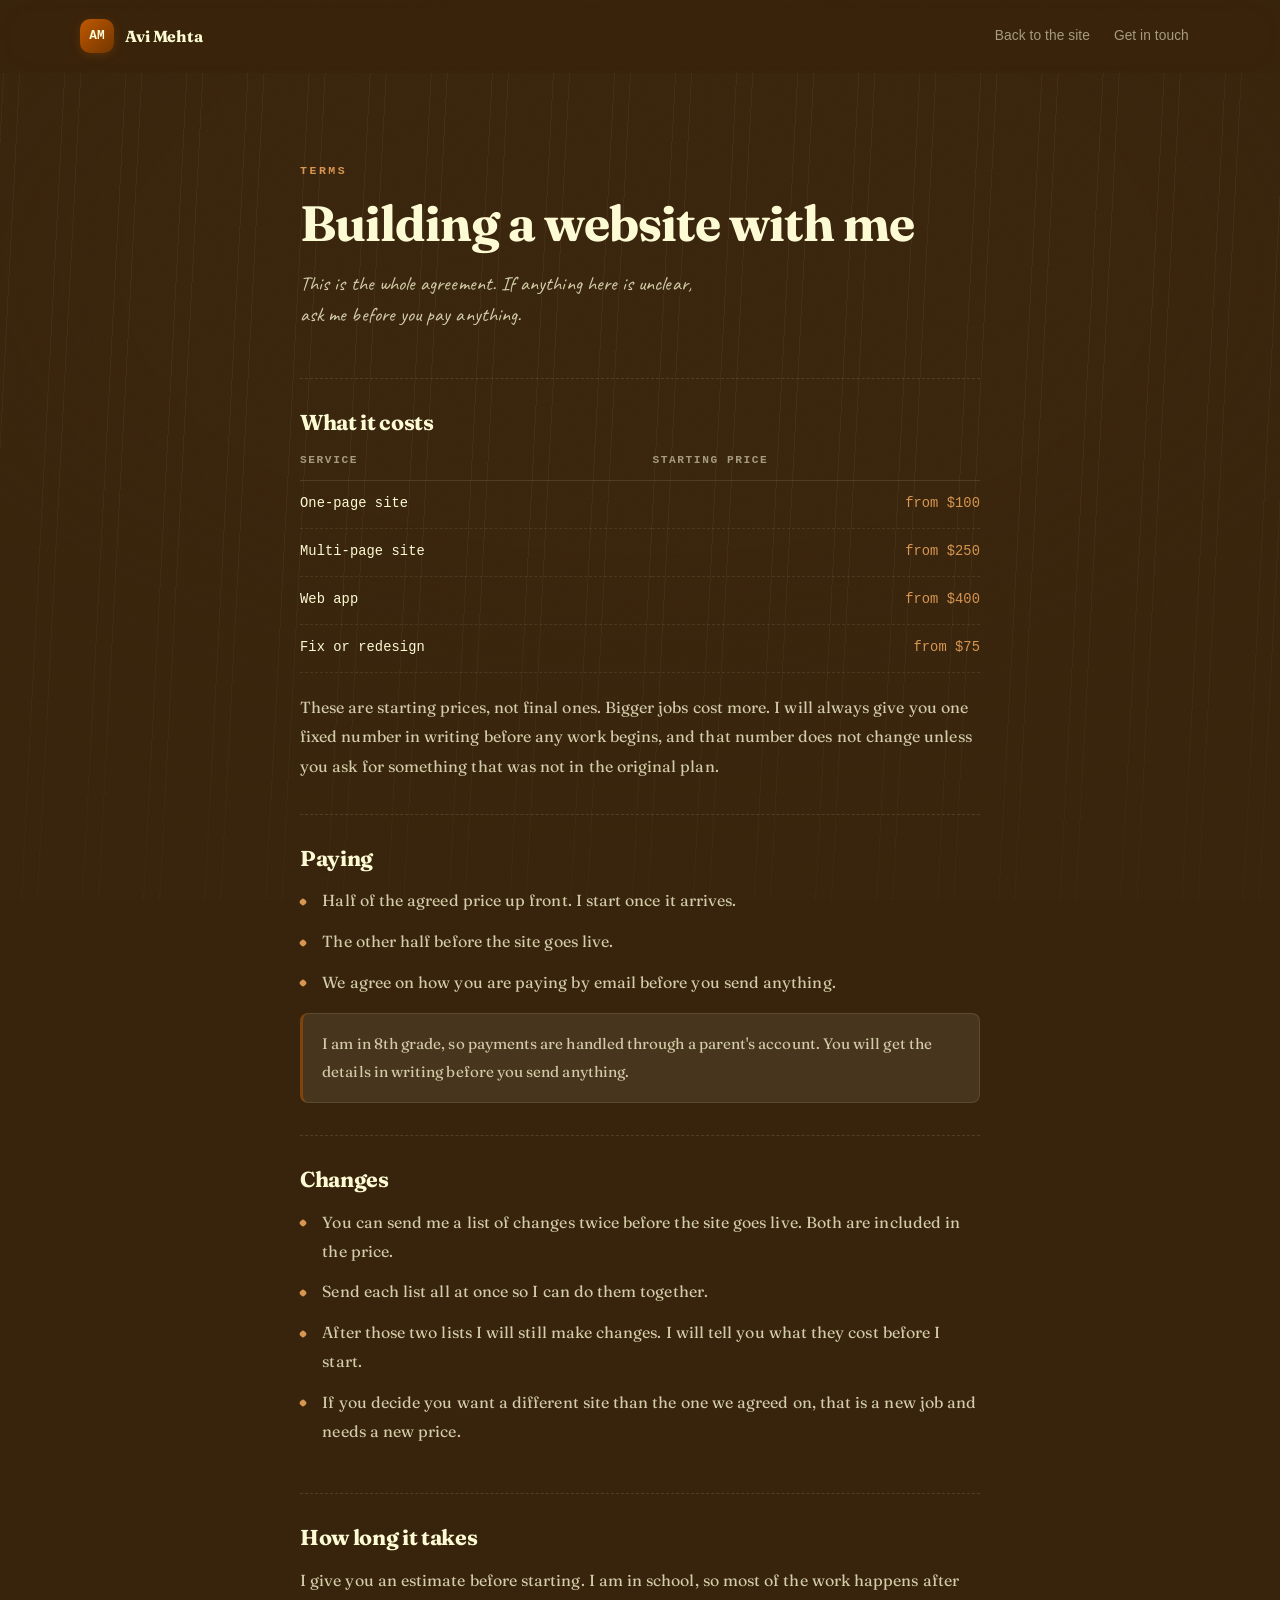
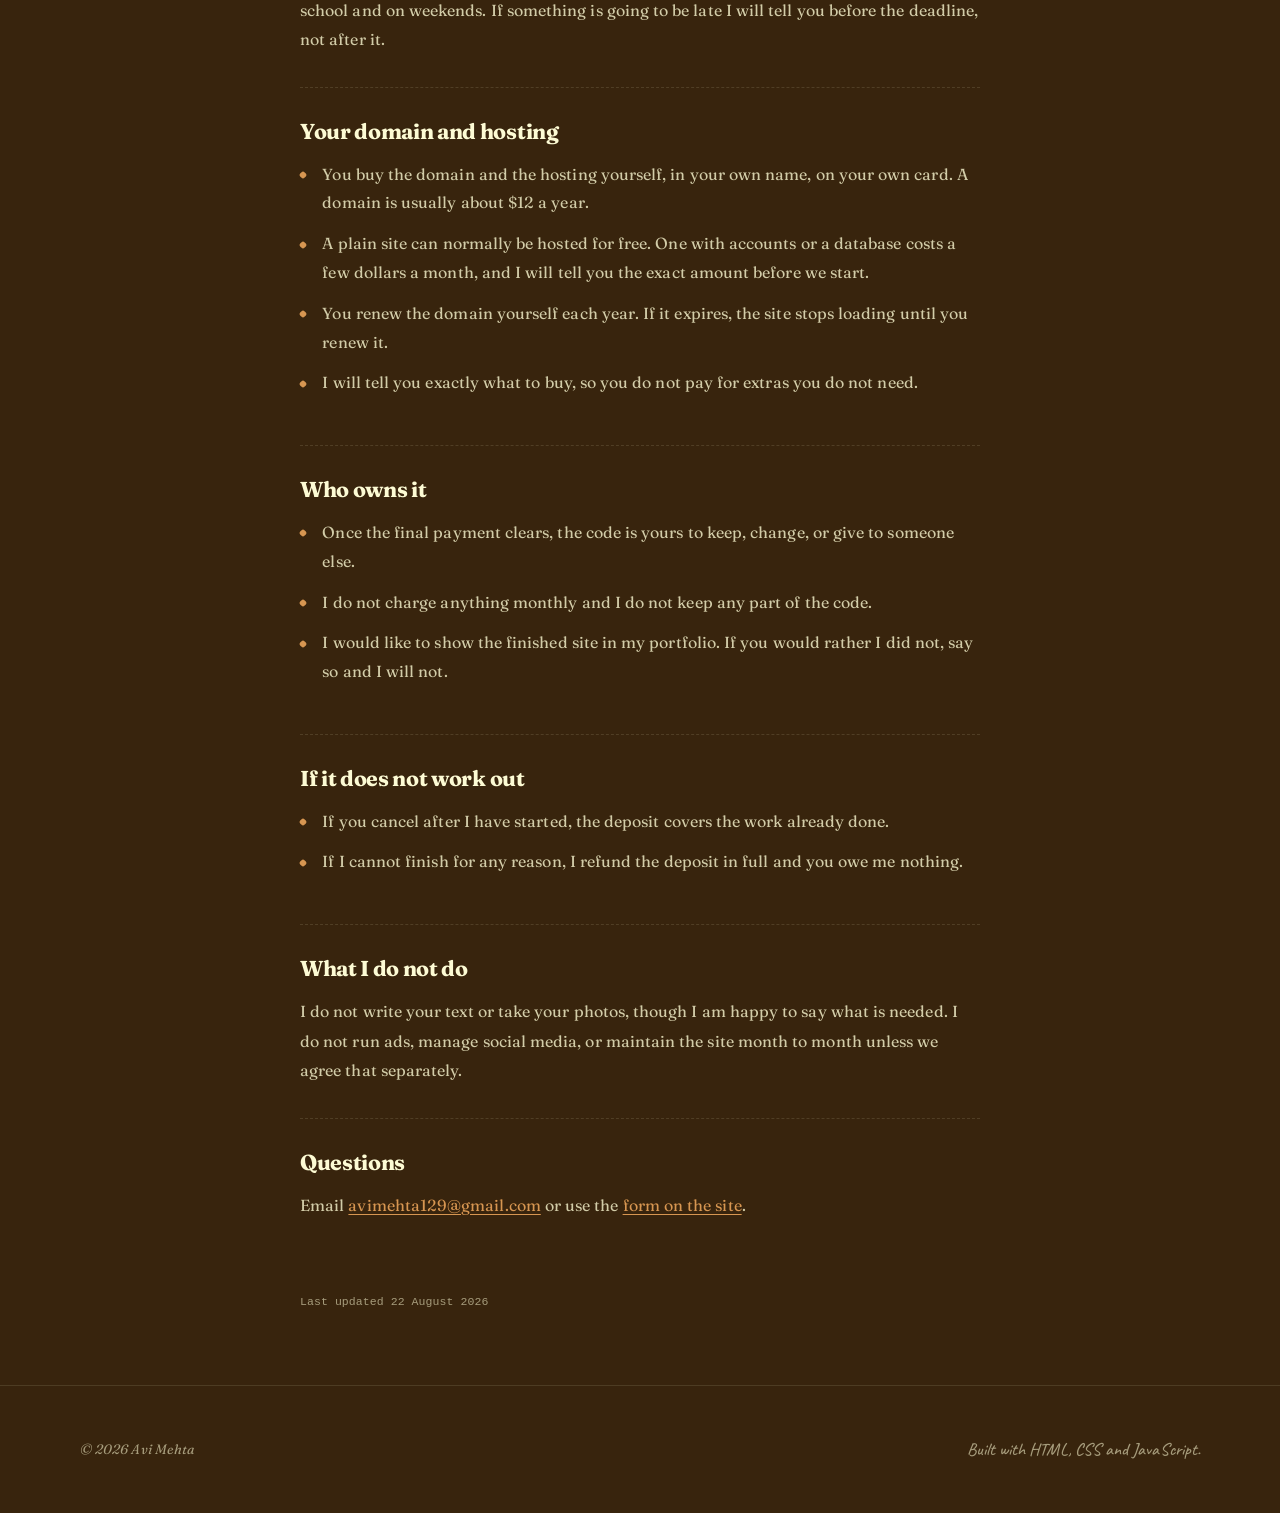
==== terms.html @ 269f9300 "Drop "in plain English" from the terms lede Avi's own edit, made in the editor." ====
<!DOCTYPE html>
<html lang="en" data-theme="dark">
<head>
  <meta charset="UTF-8">
  <meta name="viewport" content="width=device-width, initial-scale=1.0">
  <title>Terms, Avi Mehta</title>
  <meta name="description" content="How pricing, payment, changes, domains and ownership work when Avi Mehta builds you a website.">
  <link rel="preconnect" href="https://fonts.googleapis.com">
  <link rel="preconnect" href="https://fonts.gstatic.com" crossorigin>
  <link rel="stylesheet" href="https://fonts.googleapis.com/css2?family=Fraunces:ital,opsz,wght@0,9..144,400..900;1,9..144,400..700&family=Caveat:wght@500..700&display=swap">
  <link rel="stylesheet" href="styles.css">
  <script>
    /* Match whatever theme they chose on the main page. */
    try {
      if (localStorage.getItem("avi-resume-theme") === "light") {
        document.documentElement.setAttribute("data-theme", "light");
      }
    } catch (e) { /* private mode */ }
  </script>
</head>
<body>
  <div class="grain" aria-hidden="true"></div>
  <div class="vignette" aria-hidden="true"></div>

  <header class="topbar">
    <div class="wrap topbar-inner">
      <a class="mark" href="index.html">
        <span class="mark-initials">AM</span>
        <span class="mark-name">Avi Mehta</span>
      </a>
      <nav class="nav" aria-label="Back">
        <a href="index.html">Back to the site</a>
        <a href="index.html#contact">Get in touch</a>
      </nav>
    </div>
  </header>

  <main class="legal">
    <div class="wrap legal-wrap">
      <p class="legal-kicker">Terms</p>
      <h1 class="legal-title">Building a website with me</h1>
      <p class="legal-lede">
        This is the whole agreement. If anything here is
        unclear, ask me before you pay anything.
      </p>

      <section class="legal-block">
        <h2>What it costs</h2>
        <table class="legal-table">
          <thead>
            <tr><th>Service</th><th>Starting price</th></tr>
          </thead>
          <tbody>
            <tr><td>One-page site</td><td>from $100</td></tr>
            <tr><td>Multi-page site</td><td>from $250</td></tr>
            <tr><td>Web app</td><td>from $400</td></tr>
            <tr><td>Fix or redesign</td><td>from $75</td></tr>
          </tbody>
        </table>
        <p>
          These are starting prices, not final ones. Bigger jobs cost more.
          I will always give you one fixed number in writing before any work
          begins, and that number does not change unless you ask for
          something that was not in the original plan.
        </p>
      </section>

      <section class="legal-block">
        <h2>Paying</h2>
        <ul>
          <li>Half of the agreed price up front. I start once it arrives.</li>
          <li>The other half before the site goes live.</li>
          <li>We agree on how you are paying by email before you send anything.</li>
        </ul>
        <p class="legal-note">
          I am in 8th grade, so payments are handled through a parent's
          account. You will get the details in writing before you send anything.
        </p>
      </section>

      <section class="legal-block">
        <h2>Changes</h2>
        <ul>
          <li>
            You can send me a list of changes twice before the site goes
            live. Both are included in the price.
          </li>
          <li>
            Send each list all at once so I can do them together.
          </li>
          <li>
            After those two lists I will still make changes. I will tell you
            what they cost before I start.
          </li>
          <li>
            If you decide you want a different site than the one we agreed
            on, that is a new job and needs a new price.
          </li>
        </ul>
      </section>

      <section class="legal-block">
        <h2>How long it takes</h2>
        <p>
          I give you an estimate before starting. I am in school, so most of
          the work happens after school and on weekends. If something is going
          to be late I will tell you before the deadline, not after it.
        </p>
      </section>

      <section class="legal-block">
        <h2>Your domain and hosting</h2>
        <ul>
          <li>
            You buy the domain and the hosting yourself, in your own name,
            on your own card. A domain is usually about $12 a year.
          </li>
          <li>
            A plain site can normally be hosted for free. One with accounts
            or a database costs a few dollars a month, and I will tell you
            the exact amount before we start.
          </li>
          <li>
            You renew the domain yourself each year. If it expires, the site
            stops loading until you renew it.
          </li>
          <li>
            I will tell you exactly what to buy, so you do not pay for extras
            you do not need.
          </li>
        </ul>
      </section>

      <section class="legal-block">
        <h2>Who owns it</h2>
        <ul>
          <li>Once the final payment clears, the code is yours to keep, change, or give to someone else.</li>
          <li>I do not charge anything monthly and I do not keep any part of the code.</li>
          <li>
            I would like to show the finished site in my portfolio. If you
            would rather I did not, say so and I will not.
          </li>
        </ul>
      </section>

      <section class="legal-block">
        <h2>If it does not work out</h2>
        <ul>
          <li>
            If you cancel after I have started, the deposit covers the work
            already done.
          </li>
          <li>
            If I cannot finish for any reason, I refund the deposit in full
            and you owe me nothing.
          </li>
        </ul>
      </section>

      <section class="legal-block">
        <h2>What I do not do</h2>
        <p>
          I do not write your text or take your photos, though I am happy to
          say what is needed. I do not run ads, manage social media, or
          maintain the site month to month unless we agree that separately.
        </p>
      </section>

      <section class="legal-block">
        <h2>Questions</h2>
        <p>
          Email <a href="mailto:avimehta129@gmail.com">avimehta129@gmail.com</a>
          or use the <a href="index.html#contact">form on the site</a>.
        </p>
      </section>

      <p class="legal-updated">Last updated 22 August 2026</p>
    </div>
  </main>

  <footer class="footer">
    <div class="wrap footer-inner">
      <p>&copy; 2026 Avi Mehta</p>
      <p class="footer-note">Built with HTML, CSS and JavaScript.</p>
    </div>
  </footer>
</body>
</html>
---- styles.css ----
/* ============================================================
   Avi Mehta — Portfolio
   Palette: "Chocolate Truffle"
     #713600  caramel   ·  #C05800  burnt orange
     #FDFBD4  cream     ·  #38240D  dark cocoa
   Dark by default; light theme available via the toggle.
   ============================================================ */

/* ---------- The palette. Every other colour is one of these four,
     or a mix of two of them. Nothing else is introduced. ---------- */
:root {
  --caramel: #713600;
  --orange:  #C05800;
  --cream:   #FDFBD4;
  --cocoa:   #38240D;
}

/* ---------- Tokens: dark (default) ----------
   Cocoa is the ground. Surfaces lift by mixing cream into cocoa. */
:root {
  --bg:            var(--cocoa);
  --bg-alt:        color-mix(in srgb, var(--cream) 5%,  var(--cocoa));
  --surface:       color-mix(in srgb, var(--cream) 8%,  var(--cocoa));
  --surface-2:     color-mix(in srgb, var(--cream) 13%, var(--cocoa));
  --surface-3:     color-mix(in srgb, var(--cream) 20%, var(--cocoa));

  --text:          var(--cream);
  --text-soft:     color-mix(in srgb, var(--cream) 78%, var(--cocoa));
  --text-muted:    color-mix(in srgb, var(--cream) 56%, var(--cocoa));
  --heading:       var(--cream);

  /* Pure #C05800 only hits ~2.8:1 on cocoa, so accent *text* is the orange
     lifted with cream. Filled elements still use the pure orange. */
  --accent:        color-mix(in srgb, var(--orange) 62%, var(--cream));
  --accent-solid:  var(--orange);
  --accent-deep:   var(--caramel);
  --accent-soft:   color-mix(in srgb, var(--orange) 18%, transparent);
  --accent-line:   color-mix(in srgb, var(--orange) 45%, transparent);

  --border:        color-mix(in srgb, var(--cream) 11%, transparent);
  --border-strong: color-mix(in srgb, var(--cream) 24%, transparent);

  --shadow-sm: 0 1px 2px color-mix(in srgb, var(--cocoa) 70%, transparent);
  --shadow:    0 2px 6px color-mix(in srgb, var(--cocoa) 60%, transparent),
               0 12px 32px color-mix(in srgb, var(--cocoa) 55%, transparent);
  --shadow-lg: 0 4px 12px color-mix(in srgb, var(--cocoa) 65%, transparent),
               0 28px 64px color-mix(in srgb, var(--cocoa) 70%, transparent);
  --on-accent: var(--cream);

  --wood: color-mix(in srgb, var(--cream) 4%, transparent);
  --glow-1: color-mix(in srgb, var(--orange) 26%, transparent);
  --glow-2: color-mix(in srgb, var(--caramel) 30%, transparent);

  /* Mind-map branches: orange and caramel, lifted with cream by degrees. */
  --mm-1: color-mix(in srgb, var(--orange) 68%, var(--cream));
  --mm-2: color-mix(in srgb, var(--caramel) 55%, var(--cream));
  --mm-3: color-mix(in srgb, var(--orange) 38%, var(--cream));
  --mm-4: color-mix(in srgb, var(--caramel) 32%, var(--cream));
  --mm-5: color-mix(in srgb, var(--cream) 88%, var(--caramel));

  /* Fraunces is a warm, slightly wonky serif: shop signage, not a resume.
     Caveat is the handwriting for chalk notes. Both fall back gracefully. */
  --font-display: "Fraunces", Georgia, "Iowan Old Style", serif;
  --font-hand: "Caveat", "Bradley Hand", "Segoe Script", cursive;
  --font-body: -apple-system, BlinkMacSystemFont, "SF Pro Text", "Segoe UI",
               Inter, Roboto, Helvetica, Arial, sans-serif;
  --font-mono: ui-monospace, SFMono-Regular, "SF Mono", Menlo, Consolas, monospace;

  --wrap: 1120px;
  --r-sm: 8px;
  --r-md: 12px;
  --r-lg: 18px;
  --r-xl: 24px;
}

/* ---------- Tokens: light ----------
   Cream is the ground. Surfaces deepen by mixing cocoa into cream. */
:root[data-theme="light"] {
  --bg:            color-mix(in srgb, var(--cream) 95%, var(--cocoa));
  --bg-alt:        color-mix(in srgb, var(--cream) 89%, var(--cocoa));
  --surface:       var(--cream);
  --surface-2:     color-mix(in srgb, var(--cream) 91%, var(--cocoa));
  --surface-3:     color-mix(in srgb, var(--cream) 83%, var(--cocoa));

  --text:          var(--cocoa);
  --text-soft:     color-mix(in srgb, var(--cocoa) 84%, var(--cream));
  --text-muted:    color-mix(in srgb, var(--cocoa) 62%, var(--cream));
  --heading:       var(--cocoa);

  /* On cream the pure orange clears 4.8:1, so no lifting needed here. */
  --accent:        var(--orange);
  --accent-solid:  var(--orange);
  --accent-deep:   var(--caramel);
  --accent-soft:   color-mix(in srgb, var(--orange) 12%, transparent);
  --accent-line:   color-mix(in srgb, var(--orange) 30%, transparent);

  --border:        color-mix(in srgb, var(--cocoa) 14%, transparent);
  --border-strong: color-mix(in srgb, var(--cocoa) 28%, transparent);

  --shadow-sm: 0 1px 2px color-mix(in srgb, var(--cocoa) 8%, transparent);
  --shadow:    0 2px 6px color-mix(in srgb, var(--cocoa) 9%, transparent),
               0 12px 32px color-mix(in srgb, var(--cocoa) 11%, transparent);
  --shadow-lg: 0 4px 12px color-mix(in srgb, var(--cocoa) 12%, transparent),
               0 28px 64px color-mix(in srgb, var(--cocoa) 16%, transparent);
  --on-accent: var(--cream);

  --wood: color-mix(in srgb, var(--cocoa) 5%, transparent);
  --glow-1: color-mix(in srgb, var(--orange) 14%, transparent);
  --glow-2: color-mix(in srgb, var(--caramel) 9%, transparent);

  --mm-1: var(--orange);
  --mm-2: var(--caramel);
  --mm-3: color-mix(in srgb, var(--orange) 78%, var(--cocoa));
  --mm-4: color-mix(in srgb, var(--caramel) 72%, var(--cocoa));
  --mm-5: color-mix(in srgb, var(--cocoa) 72%, var(--caramel));
}

/* ---------- Reset ---------- */
*, *::before, *::after { box-sizing: border-box; }
html {
  scroll-behavior: smooth;
  scroll-padding-top: 92px;
  -webkit-text-size-adjust: 100%;
}
body {
  margin: 0;
  background: var(--bg);
  color: var(--text);
  font-family: var(--font-body);
  font-size: 16.5px;
  line-height: 1.65;
  letter-spacing: -0.005em;
  -webkit-font-smoothing: antialiased;
  -moz-osx-font-smoothing: grayscale;
  overflow-x: hidden;
}
h1, h2, h3, h4 {
  font-family: var(--font-display);
  color: var(--heading);
  line-height: 1.1;
  letter-spacing: -0.03em;
  margin: 0;
  font-weight: 750;
}
p { margin: 0 0 1rem; }
p:last-child { margin-bottom: 0; }
a { color: var(--accent); text-decoration-thickness: 1px; text-underline-offset: 3px; }
ul, ol, dl, dd { margin: 0; padding: 0; }
li { list-style: none; }
img { max-width: 100%; height: auto; display: block; }
pre { margin: 0; }
::selection { background: var(--accent-solid); color: var(--cream); }

:focus-visible { outline: 2px solid var(--accent); outline-offset: 3px; border-radius: 4px; }

.skip-link {
  position: absolute; left: -9999px; top: 0; z-index: 200;
  background: var(--accent-solid); color: var(--cream);
  padding: 0.7rem 1.1rem; border-radius: 0 0 var(--r-sm) 0; font-weight: 650;
}
.skip-link:focus { left: 0; }

.wrap { width: min(var(--wrap), 100% - 3rem); margin-inline: auto; }

/* ---------- Placeholders: quiet, not alarming ---------- */
.ph {
  color: var(--text-muted);
  border-bottom: 1px dotted var(--border-strong);
  font-style: italic;
  font-weight: 400;
  opacity: 0.85;
}

/* ============================================================
   Top bar
   ============================================================ */
.topbar {
  position: sticky; top: 0; z-index: 100;
  background: color-mix(in srgb, var(--bg) 82%, transparent);
  backdrop-filter: saturate(1.6) blur(16px);
  -webkit-backdrop-filter: saturate(1.6) blur(16px);
  border-bottom: 1px solid transparent;
  transition: border-color 0.3s ease, background 0.3s ease;
}
.topbar.scrolled { border-bottom-color: var(--border); }
.topbar-inner { display: flex; align-items: center; gap: 1.25rem; height: 72px; }

.mark { display: flex; align-items: center; gap: 0.7rem; text-decoration: none; flex-shrink: 0; }
.mark-initials {
  display: grid; place-items: center;
  width: 34px; height: 34px; border-radius: 10px;
  background: linear-gradient(135deg, var(--accent-solid), var(--accent-deep));
  color: var(--cream);
  font-family: var(--font-mono); font-weight: 700; font-size: 0.8rem;
  box-shadow: 0 2px 10px var(--glow-1);
}
.mark-name {
  font-family: var(--font-display); font-weight: 700;
  font-size: 1rem; color: var(--heading); letter-spacing: -0.02em;
}

.nav { display: flex; gap: 0.1rem; margin-left: auto; flex-wrap: wrap; }
.nav a {
  position: relative;
  color: var(--text-muted); text-decoration: none;
  font-size: 0.86rem; font-weight: 500;
  padding: 0.45rem 0.7rem; border-radius: var(--r-sm);
  transition: color 0.18s ease;
  white-space: nowrap;
}
.nav a:hover { color: var(--text); }
.nav a.active { color: var(--accent); }
.nav a.active::after {
  content: ""; position: absolute; left: 0.7rem; right: 0.7rem; bottom: 0.15rem;
  height: 2px; border-radius: 2px; background: var(--accent);
}

.topbar-actions { display: flex; align-items: center; gap: 0.5rem; margin-left: 0.5rem; }

.icon-btn {
  display: grid; place-items: center;
  width: 36px; height: 36px; border-radius: 50%;
  background: var(--surface); color: var(--text-soft);
  border: 1px solid var(--border); cursor: pointer;
  font-size: 0.95rem; line-height: 1;
  transition: border-color 0.18s ease, color 0.18s ease, transform 0.18s ease;
}
.icon-btn:hover { border-color: var(--accent-line); color: var(--accent); transform: translateY(-1px); }
.nav-toggle { display: none; }

.scroll-progress {
  position: absolute; left: 0; bottom: -1px; height: 2px; width: 0%;
  background: linear-gradient(90deg, var(--caramel), var(--orange));
  transition: width 0.1s linear;
}

/* ---------- Buttons ---------- */
.btn {
  display: inline-flex; align-items: center; justify-content: center; gap: 0.45rem;
  font: inherit; font-size: 0.9rem; font-weight: 650;
  padding: 0.72rem 1.4rem; border-radius: 999px;
  border: 1px solid transparent; cursor: pointer; text-decoration: none;
  letter-spacing: -0.01em;
  transition: transform 0.16s ease, box-shadow 0.2s ease, background 0.2s ease,
              color 0.2s ease, border-color 0.2s ease;
}
.btn-solid {
  background: linear-gradient(135deg, var(--accent-solid), var(--accent-deep));
  color: var(--cream);
  box-shadow: 0 4px 16px var(--glow-1);
}
.btn-solid:hover { transform: translateY(-2px); box-shadow: 0 8px 26px var(--glow-1); }
.btn-ghost { background: transparent; color: var(--text); border-color: var(--border-strong); }
.btn-ghost:hover { border-color: var(--accent); color: var(--accent); transform: translateY(-2px); }

/* ============================================================
   Hero
   ============================================================ */
.hero {
  position: relative;
  padding: clamp(4rem, 9vw, 7rem) 0 clamp(3.5rem, 7vw, 5.5rem);
  overflow: hidden;
  text-align: center;
}
/* Warm ambient light, and a faint grid for texture. */
.hero::before {
  content: ""; position: absolute; inset: -20% -10% auto -10%; height: 130%;
  /* Centred to match the centred hero — an off-centre glow reads as a
     lopsided bright patch once the text no longer sits on the left. */
  background:
    radial-gradient(ellipse 46% 52% at 50% 6%, var(--glow-1), transparent 62%),
    radial-gradient(ellipse 78% 62% at 50% 0%, var(--glow-2), transparent 72%);
  pointer-events: none;
}
.hero::after {
  content: ""; position: absolute; inset: 0;
  background-image:
    linear-gradient(var(--border) 1px, transparent 1px),
    linear-gradient(90deg, var(--border) 1px, transparent 1px);
  background-size: 64px 64px;
  mask-image: radial-gradient(ellipse 70% 55% at 50% 0%, #000 20%, transparent 75%);
  -webkit-mask-image: radial-gradient(ellipse 70% 55% at 50% 0%, #000 20%, transparent 75%);
  opacity: 0.5; pointer-events: none;
}
.hero-inner { position: relative; z-index: 1; }

/* Single centred column — narrower than a left-aligned measure, because
   centred text is harder to track across long lines. */
.hero-copy { min-width: 0; max-width: 56ch; margin-inline: auto; }

.hero-name {
  font-size: clamp(3rem, 8.5vw, 5.4rem);
  font-weight: 800; letter-spacing: -0.045em; line-height: 0.94;
  margin: 0 0 1.2rem;
  background: linear-gradient(150deg, var(--heading) 30%, var(--accent) 130%);
  -webkit-background-clip: text; background-clip: text;
  color: transparent;
}
.hero-tagline {
  font-size: clamp(1rem, 1.6vw, 1.15rem);
  color: var(--text-soft); max-width: 46ch; margin: 0 auto 2.25rem;
  line-height: 1.7;
}

/* Stat strip — flex so it reads well at any number of stats. */
.stat-strip {
  display: flex; flex-wrap: wrap; justify-content: center;
  gap: 2.75rem; margin: 0 0 2.25rem;
}
.stat { display: grid; gap: 0.15rem; }
/* These are words now, not counts, so they sit closer to label size. */
.stat-num {
  font-family: var(--font-mono); font-size: clamp(0.98rem, 1.5vw, 1.18rem);
  font-weight: 600; line-height: 1.3; letter-spacing: -0.01em;
  background: linear-gradient(160deg, var(--accent), var(--accent-deep));
  -webkit-background-clip: text; background-clip: text; color: transparent;
}
.stat-label {
  font-size: 0.72rem; letter-spacing: 0.07em; text-transform: uppercase;
  color: var(--text-muted); font-weight: 500;
}

.contact-list { display: flex; flex-wrap: wrap; justify-content: center; gap: 0.5rem; margin: 0 0 2.25rem; }
.contact-list li {
  display: inline-flex; align-items: center; gap: 0.45rem;
  background: var(--surface); border: 1px solid var(--border);
  padding: 0.42rem 0.9rem; border-radius: 999px;
  font-size: 0.84rem; color: var(--text-soft);
  transition: border-color 0.18s ease, transform 0.18s ease;
}
.contact-list li:hover { border-color: var(--accent-line); transform: translateY(-1px); }
.contact-list .ci { color: var(--accent); font-size: 0.9rem; line-height: 1; }
.contact-list a { color: inherit; text-decoration: none; }
.contact-list a:hover { color: var(--accent); }

.hero-actions { display: flex; flex-wrap: wrap; justify-content: center; gap: 0.75rem; }

/* ============================================================
   Sections
   ============================================================ */
.section { padding: clamp(4rem, 9vw, 6.5rem) 0; position: relative; }
.section-alt { background: var(--bg-alt); }
.section-alt::before,
.section-alt::after {
  content: ""; position: absolute; left: 0; right: 0; height: 1px;
  background: linear-gradient(90deg, transparent, var(--border) 15%, var(--border) 85%, transparent);
}
.section-alt::before { top: 0; }
.section-alt::after { bottom: 0; }

.section-head { margin-bottom: clamp(2.25rem, 4vw, 3.25rem); }
.section-num {
  display: block;
  font-family: var(--font-mono); font-size: 0.72rem; font-weight: 600;
  color: var(--accent); letter-spacing: 0.2em; margin-bottom: 0.7rem;
}
.section-title {
  font-size: clamp(1.9rem, 4.6vw, 2.9rem);
  font-weight: 780; letter-spacing: -0.035em;
}
.section-lede {
  max-width: 60ch; color: var(--text-soft); margin: 1rem 0 0;
  font-size: 1.02rem; line-height: 1.7;
}
.section-head + .section-lede { margin-top: -1.5rem; margin-bottom: 2.5rem; }

.subhead {
  font-family: var(--font-mono); font-size: 0.72rem; font-weight: 600;
  letter-spacing: 0.18em; text-transform: uppercase; color: var(--text-muted);
  margin: 3rem 0 1.4rem;
  display: flex; align-items: center; gap: 1rem;
}
.subhead::after {
  content: ""; flex: 1; height: 1px;
  background: linear-gradient(90deg, var(--border), transparent);
}

/* ---------- About ---------- */
.prose { font-size: 1.05rem; color: var(--text-soft); max-width: 60ch; line-height: 1.8; }
.prose p + p { margin-top: 1.1rem; }

/* ---------- Featured project ---------- */
.featured {
  position: relative;
  display: grid; grid-template-columns: minmax(0, 0.88fr) minmax(0, 1.12fr);
  gap: clamp(1.75rem, 3.5vw, 3rem);
  align-items: center;
  background:
    radial-gradient(ellipse 60% 80% at 0% 0%, var(--accent-soft), transparent 55%),
    var(--surface);
  border: 1px solid var(--border);
  border-radius: var(--r-xl);
  box-shadow: var(--shadow);
  padding: clamp(1.75rem, 3.2vw, 2.75rem);
  overflow: hidden;
}
.featured::before {
  content: ""; position: absolute; left: 0; right: 0; top: 0; height: 2px;
  background: linear-gradient(90deg, var(--accent-deep), var(--accent), transparent 70%);
}
.featured-badge {
  display: inline-flex; align-items: center; gap: 0.45rem;
  font-family: var(--font-mono); font-size: 0.66rem; font-weight: 700;
  letter-spacing: 0.14em; text-transform: uppercase;
  background: var(--accent-soft); color: var(--accent);
  border: 1px solid var(--accent-line);
  padding: 0.3rem 0.7rem; border-radius: 999px; margin-bottom: 1rem;
}
.featured-badge::before {
  content: ""; width: 6px; height: 6px; border-radius: 50%;
  background: var(--accent); box-shadow: 0 0 0 3px var(--accent-soft);
  animation: pulse 2.4s ease-in-out infinite;
}
@keyframes pulse {
  0%, 100% { opacity: 1; }
  50% { opacity: 0.35; }
}
.featured h3 {
  font-size: clamp(1.9rem, 4vw, 2.6rem); font-weight: 800;
  letter-spacing: -0.04em; margin-bottom: 0.4rem;
}
.featured-year {
  font-family: var(--font-mono); font-size: 0.76rem;
  color: var(--text-muted); margin-bottom: 1.1rem;
}
.featured-desc { font-size: 1rem; color: var(--text-soft); margin-bottom: 1.4rem; line-height: 1.75; }
.featured-points { display: grid; gap: 0.65rem; margin-bottom: 1.6rem; }
.featured-points li {
  position: relative; padding-left: 1.5rem;
  font-size: 0.92rem; color: var(--text-soft); line-height: 1.6;
}
.featured-points li::before {
  content: ""; position: absolute; left: 0; top: 0.62em;
  width: 6px; height: 6px; border-radius: 2px;
  background: var(--accent); transform: rotate(45deg);
}

/* ---------- Project grid ---------- */
/* 250px lets four cards sit in one row at full width instead of 3 + 1. */
.project-grid { display: grid; grid-template-columns: repeat(auto-fit, minmax(250px, 1fr)); gap: 1.25rem; }
.project-top { display: flex; align-items: center; justify-content: space-between; gap: 1rem; margin-bottom: 1rem; }
.project-icon {
  display: grid; place-items: center; width: 40px; height: 40px; border-radius: var(--r-md);
  background: var(--accent-soft); color: var(--accent);
  border: 1px solid var(--accent-line);
  font-size: 1.05rem; flex-shrink: 0;
}
.project-year { font-family: var(--font-mono); font-size: 0.74rem; color: var(--text-muted); }
.project-desc { font-size: 0.9rem; color: var(--text-muted); margin-bottom: 1.25rem; line-height: 1.65; }

.project-links {
  display: flex; gap: 1.25rem;
  margin-top: 1.1rem; padding-top: 1rem;
  border-top: 1px solid var(--border);
}
.project-links a {
  display: inline-flex; align-items: center; gap: 0.35rem;
  font-family: var(--font-mono); font-size: 0.74rem; font-weight: 500;
  color: var(--accent); text-decoration: none;
  transition: gap 0.2s ease, color 0.2s ease;
}
.project-links a:hover { gap: 0.55rem; color: var(--heading); }

/* ---------- Screenshot gallery (inside the featured card) ---------- */
.gallery { min-width: 0; width: 100%; }

.browser {
  position: relative;
  border: 1px solid var(--border-strong);
  border-radius: var(--r-md);
  overflow: hidden;
  background: var(--surface-2);
  box-shadow: var(--shadow-lg);
}
.browser-bar {
  display: flex; align-items: center; gap: 0.7rem;
  padding: 0.6rem 0.85rem;
  background: var(--surface-3);
  border-bottom: 1px solid var(--border);
}
.browser-dots { display: inline-flex; gap: 0.35rem; flex-shrink: 0; }
.browser-dots i { width: 9px; height: 9px; border-radius: 50%; background: var(--border-strong); display: block; }
.browser-url {
  flex: 1; text-align: center;
  font-family: var(--font-mono); font-size: 0.7rem; color: var(--text-muted);
  background: var(--bg); border: 1px solid var(--border);
  padding: 0.2rem 0.75rem; border-radius: 999px;
  max-width: 200px; margin-inline: auto;
  white-space: nowrap; overflow: hidden; text-overflow: ellipsis;
}
.gallery-counter {
  font-family: var(--font-mono); font-size: 0.68rem; color: var(--text-muted);
  flex-shrink: 0; min-width: 3.2em; text-align: right;
}

.gallery-frame { position: relative; }

.gallery-viewport {
  width: 100%; min-width: 0;
  background: #fff;
  overflow: hidden;
  cursor: grab;
  touch-action: pan-y;
}
.gallery-viewport:active { cursor: grabbing; }
.gallery-viewport.dragging .gallery-track { transition: none; }

.gallery-track {
  display: flex;
  transition: transform 0.5s cubic-bezier(0.22, 1, 0.36, 1);
  will-change: transform;
}

.gallery-slide {
  flex: 0 0 100%;
  aspect-ratio: 16 / 10;
  background: #fff;
  display: grid; place-items: center;
  position: relative;
}
.gallery-slide img {
  width: 100%; height: 100%;
  /* contain, not cover — the screenshots' near-white ground matches the
     viewport background, so letterboxing is invisible and nothing is cropped. */
  object-fit: contain; object-position: top center;
  user-select: none; -webkit-user-drag: none;
}

.gallery-missing { display: none; padding: 2rem; text-align: center; color: var(--cocoa); }
.gallery-slide.img-missing { background: var(--surface-2); }
.gallery-slide.img-missing img { display: none; }
.gallery-slide.img-missing .gallery-missing { display: block; color: var(--text-soft); }
.gallery-missing .gm-icon { font-size: 1.8rem; margin-bottom: 0.5rem; opacity: 0.6; }
.gallery-missing .gm-title { font-weight: 650; color: var(--heading); margin-bottom: 0.3rem; }
.gallery-missing code {
  font-family: var(--font-mono); font-size: 0.78rem;
  background: var(--accent-soft); color: var(--accent);
  padding: 0.15rem 0.45rem; border-radius: 4px;
}

.gallery-nav {
  position: absolute; top: 50%; transform: translateY(-50%); z-index: 2;
  width: 34px; height: 34px; border-radius: 50%;
  display: grid; place-items: center;
  background: color-mix(in srgb, var(--cocoa) 72%, transparent); color: var(--cream);
  border: 1px solid color-mix(in srgb, var(--cream) 22%, transparent);
  font-size: 1.3rem; line-height: 1; padding-bottom: 3px;
  cursor: pointer;
  backdrop-filter: blur(8px); -webkit-backdrop-filter: blur(8px);
  opacity: 0;
  transition: opacity 0.22s ease, background 0.2s ease, transform 0.2s ease;
}
.gallery-frame:hover .gallery-nav,
.gallery-nav:focus-visible { opacity: 1; }
.gallery-nav.prev { left: 0.65rem; }
.gallery-nav.next { right: 0.65rem; }
.gallery-nav:hover:not(:disabled) { background: var(--accent); border-color: var(--accent); }
.gallery-nav:disabled { opacity: 0 !important; pointer-events: none; }

.gallery-caption {
  margin: 1.1rem 0 0;
  font-size: 0.86rem; color: var(--text-muted);
  line-height: 1.6; min-height: 3.4em;
}

.gallery-dots { display: flex; gap: 0.4rem; margin-top: 0.9rem; }
.gallery-dot {
  height: 4px; width: 20px; border-radius: 999px; padding: 0;
  background: var(--border-strong); border: none; cursor: pointer;
  transition: background 0.24s ease, width 0.24s ease;
}
.gallery-dot:hover { background: var(--accent-line); }
.gallery-dot.active { background: var(--accent); width: 34px; }

/* ---------- Empty slots ----------
   Cards whose content is still a [placeholder] render as deliberate
   outlines rather than looking like broken content. */
.is-slot {
  background: transparent;
  border-style: dashed;
  border-color: var(--border-strong);
  box-shadow: none;
  opacity: 0.55;
  transition: opacity 0.28s ease, border-color 0.28s ease, transform 0.28s ease;
}
.is-slot:hover { opacity: 0.85; border-color: var(--accent-line); transform: translateY(-2px); }
.is-slot .learn-icon { background: transparent; border: 1px dashed var(--border-strong); color: var(--text-muted); }
.is-slot .tag { background: transparent; border-style: dashed; }
/* ---------- Tags ---------- */
.tag-row { display: flex; flex-wrap: wrap; gap: 0.4rem; }
.tag {
  font-family: var(--font-mono); font-size: 0.7rem; font-weight: 500;
  letter-spacing: 0.02em;
  background: var(--surface-2); color: var(--text-soft);
  border: 1px solid var(--border);
  padding: 0.28rem 0.6rem; border-radius: var(--r-sm);
}

/* ---------- Skills mind map ---------- */
.skills-grid { display: block; }

.mindmap {
  background:
    radial-gradient(ellipse 55% 70% at 8% 50%, var(--accent-soft), transparent 60%),
    var(--surface);
  border: 1px solid var(--border);
  border-radius: var(--r-xl);
  padding: clamp(1.25rem, 3vw, 2.25rem);
  overflow: hidden;
}

.mm-svg { display: block; width: 100%; height: auto; margin-inline: auto; max-width: 780px; }

.mm-node { transition: fill 0.25s ease, stroke 0.25s ease; }
.mm-node-root { fill: var(--accent-solid); stroke: none; }
.mm-node-branch { stroke: none; }
.mm-node-leaf { fill: var(--surface); stroke-width: 1.5; stroke-opacity: 0.55; }

.mm-spoke { stroke-width: 2; stroke-opacity: 0.5; }

.mm-label { font-family: var(--font-body); dominant-baseline: middle; }
.mm-label-root {
  font-family: var(--font-display);
  font-size: 19px; font-weight: 800; letter-spacing: -0.02em;
  fill: var(--cream);
}
.mm-label-branch {
  font-family: var(--font-mono);
  font-size: 12.5px; font-weight: 700; letter-spacing: 0.04em;
  text-transform: uppercase;
  fill: var(--cocoa);
}
.mm-label-leaf { font-size: 11.5px; font-weight: 600; fill: var(--text); }

.mm-leaf { cursor: default; }

/* Hovering one arm dims the rest, so a single branch reads at a time. */
.mm-svg:hover .mm-group { opacity: 0.25; transition: opacity 0.25s ease; }
.mm-svg .mm-group:hover { opacity: 1; }
.mm-svg .mm-group:hover .mm-node-leaf { fill: var(--surface-2); }

/* List form: the accessible copy, and the visible layout on small screens. */
.mm-list {
  position: absolute; width: 1px; height: 1px;
  padding: 0; overflow: hidden; clip: rect(0 0 0 0); white-space: nowrap; border: 0;
}
.mm-item h3 { font-size: 0.95rem; margin-bottom: 0.6rem; }

/* ---------- Currently learning ---------- */
.learning-grid { display: grid; grid-template-columns: repeat(auto-fit, minmax(250px, 1fr)); gap: 1.25rem; }
.learn-card {
  background: var(--surface); border: 1px solid var(--border);
  border-radius: var(--r-lg); padding: 1.5rem;
  transition: transform 0.28s ease, border-color 0.28s ease;
}
.learn-card:hover { transform: translateY(-3px); border-color: var(--accent-line); }
.learn-icon {
  display: grid; place-items: center; width: 36px; height: 36px;
  border-radius: var(--r-sm); margin-bottom: 0.9rem;
  background: var(--accent-soft); color: var(--accent); font-size: 0.95rem;
}
.learn-card h3 { font-size: 0.98rem; margin-bottom: 0.4rem; font-family: var(--font-mono); letter-spacing: -0.01em; }
.learn-card p { font-size: 0.88rem; color: var(--text-muted); line-height: 1.65; }

/* ---------- Contact ---------- */
.contact-layout {
  display: grid; grid-template-columns: minmax(0, 1.1fr) minmax(0, 0.9fr);
  gap: clamp(1.5rem, 3vw, 2.5rem); align-items: start;
}
.contact-grid { display: grid; gap: 1rem; }

/* ---------- Contact form ---------- */
.contact-form {
  background: var(--surface);
  border: 1px solid var(--border);
  border-radius: var(--r-lg);
  padding: clamp(1.4rem, 2.5vw, 2rem);
}
.field { margin-bottom: 1.1rem; }
.field label {
  display: block;
  font-family: var(--font-mono); font-size: 0.7rem; font-weight: 600;
  letter-spacing: 0.14em; text-transform: uppercase;
  color: var(--text-muted); margin-bottom: 0.45rem;
}
.field input,
.field textarea {
  width: 100%;
  font: inherit; font-size: 0.94rem;
  color: var(--text);
  background: var(--bg);
  border: 1px solid var(--border-strong);
  border-radius: var(--r-sm);
  padding: 0.7rem 0.85rem;
  transition: border-color 0.2s ease, box-shadow 0.2s ease;
}
.field textarea { resize: vertical; min-height: 120px; line-height: 1.6; }
.field input::placeholder,
.field textarea::placeholder { color: var(--text-muted); opacity: 0.7; }
.field input:focus,
.field textarea:focus {
  outline: none;
  border-color: var(--accent);
  box-shadow: 0 0 0 3px var(--accent-soft);
}
.field input.invalid,
.field textarea.invalid { border-color: var(--accent-solid); }

.field-error {
  margin: 0.4rem 0 0;
  font-size: 0.8rem; color: var(--accent);
  min-height: 1em;
}
.field-error:empty { min-height: 0; }

/* Hidden from people, visible to bots. Not display:none — some bots skip those. */
.honeypot {
  position: absolute; left: -9999px;
  width: 1px; height: 1px; opacity: 0; pointer-events: none;
}

.contact-form .btn { width: 100%; margin-top: 0.25rem; }
.contact-form .btn:disabled { opacity: 0.6; cursor: wait; transform: none; }

.form-status {
  margin: 0.9rem 0 0; font-size: 0.86rem; line-height: 1.55;
  min-height: 1.2em;
}
.form-status.is-ok { color: var(--text-muted); }
.form-status.is-error { color: var(--accent); font-weight: 600; }
.form-status.is-error::before { content: "! "; }

.contact-card {
  display: block; text-decoration: none;
  background: var(--surface); border: 1px solid var(--border);
  border-radius: var(--r-lg); padding: 1.6rem;
  color: inherit;
  transition: transform 0.28s cubic-bezier(0.22, 1, 0.36, 1),
              border-color 0.28s ease, box-shadow 0.28s ease;
}
a.contact-card:hover {
  transform: translateY(-4px);
  border-color: var(--accent-line);
  box-shadow: var(--shadow);
}
.contact-card.is-static { cursor: default; }

.contact-icon {
  display: grid; place-items: center; width: 38px; height: 38px;
  border-radius: var(--r-sm); margin-bottom: 1rem;
  background: var(--accent-soft); color: var(--accent);
  border: 1px solid var(--accent-line);
  font-size: 1rem;
}
.contact-card h3 {
  font-family: var(--font-mono); font-size: 0.72rem; font-weight: 600;
  letter-spacing: 0.16em; text-transform: uppercase;
  color: var(--text-muted); margin-bottom: 0.5rem;
}
.contact-value {
  font-size: 1rem; font-weight: 600; color: var(--heading);
  margin-bottom: 0.35rem; word-break: break-word;
}
a.contact-card:hover .contact-value { color: var(--accent); }
.contact-arrow {
  display: inline-block; font-size: 0.8rem; color: var(--accent);
  transition: transform 0.22s ease;
}
a.contact-card:hover .contact-arrow { transform: translate(2px, -2px); }
.contact-note { font-size: 0.85rem; color: var(--text-muted); margin: 0; }

/* ---------- Footer ---------- */
.footer { padding: 3rem 0; border-top: 1px solid var(--border); }
.footer-inner { display: flex; flex-wrap: wrap; gap: 0.75rem; justify-content: space-between; align-items: center; }
.footer p { margin: 0; font-size: 0.82rem; color: var(--text-muted); font-family: var(--font-mono); }

/* ---------- Reveal ---------- */
.reveal { opacity: 0; transform: translateY(20px); transition: opacity 0.7s ease, transform 0.7s cubic-bezier(0.22, 1, 0.36, 1); }
.reveal.visible { opacity: 1; transform: none; }

@media (prefers-reduced-motion: reduce) {
  html { scroll-behavior: auto; }
  *, *::before, *::after { animation-duration: 0.001ms !important; transition-duration: 0.001ms !important; }
  .reveal { opacity: 1; transform: none; }
  .gallery-nav { opacity: 1; }
}

/* ============================================================
   Responsive
   ============================================================ */
@media (max-width: 1000px) {
  .featured { grid-template-columns: 1fr; }
  .hero-inner { grid-template-columns: 1fr; gap: 2.5rem; }
}

@media (max-width: 880px) {
}

@media (max-width: 980px) {
  .wrap { width: min(var(--wrap), 100% - 2rem); }
  .stat-strip { gap: 2rem; }
  .contact-layout { grid-template-columns: 1fr; }

  /* Below this width the map's labels get too small to read, so the
     grouped list takes over as the visible layout. */
  .mm-svg { display: none; }
  .mm-list {
    position: static; width: auto; height: auto;
    clip: auto; white-space: normal; overflow: visible;
    display: grid; gap: 1.5rem;
  }
  .gallery-slide { aspect-ratio: 4 / 3; }
  .gallery-nav { opacity: 1; }
  .mark-name { display: none; }
  .nav-toggle { display: grid; }
  .nav {
    position: absolute; top: 72px; left: 0; right: 0;
    flex-direction: column; gap: 0;
    background: var(--surface); border-bottom: 1px solid var(--border);
    box-shadow: var(--shadow-lg); padding: 0.5rem; display: none;
  }
  .nav.open { display: flex; }
  .nav a { padding: 0.75rem 1rem; }
  .nav a.active::after { display: none; }
}

@media (max-width: 480px) {
  body { font-size: 16px; }
  .hero-actions .btn { flex: 1 1 100%; }
}

/* ============================================================
   Print
   ============================================================ */
@media print {
  :root, :root[data-theme="dark"] {
    --bg: #fff; --bg-alt: #fff; --surface: #fff;
    --surface-2: color-mix(in srgb, var(--cream) 70%, #fff);
    --surface-3: color-mix(in srgb, var(--cream) 45%, #fff);
    --text: var(--cocoa);
    --text-muted: color-mix(in srgb, var(--cocoa) 68%, #fff);
    --text-soft: color-mix(in srgb, var(--cocoa) 85%, #fff);
    --heading: var(--cocoa); --accent: var(--orange); --accent-solid: var(--orange); --accent-deep: var(--caramel);
    --accent-soft: color-mix(in srgb, var(--orange) 10%, #fff);
    --accent-line: color-mix(in srgb, var(--orange) 32%, #fff);
    --border: color-mix(in srgb, var(--cocoa) 22%, #fff);
    --border-strong: color-mix(in srgb, var(--cocoa) 45%, #fff);
    --shadow-sm: none; --shadow: none; --shadow-lg: none;
  }
  .topbar, .hero-actions, .footer-note, .skip-link, .scroll-progress,
  .gallery-nav, .gallery-dots, .browser-bar, .contact-form { display: none !important; }
  body { font-size: 10.5pt; line-height: 1.45; }
  .hero { padding: 0 0 1rem; }
  .hero::before, .hero::after { display: none; }
  .hero-name { font-size: 24pt; color: var(--cocoa); -webkit-text-fill-color: var(--cocoa); }
  .stat-num { color: var(--orange); -webkit-text-fill-color: var(--orange); }
  .section { padding: 0.9rem 0; break-inside: avoid; }
  .wrap { width: 100%; }
  .section-title { font-size: 15pt; }
  .gallery-track { transform: none !important; display: block; }
  .gallery-slide { flex: none; aspect-ratio: auto; break-inside: avoid; margin-bottom: 0.4rem; }
  .gallery-viewport { overflow: visible; }
  .featured, .contact-card, .learn-card, .mindmap {
    break-inside: avoid; box-shadow: none; border: 1px solid color-mix(in srgb, var(--cocoa) 20%, #fff);
  }
  .reveal { opacity: 1 !important; transform: none !important; }
  a { color: var(--cocoa); text-decoration: none; }
}

/* ============================================================
   COFFEE SHOP LAYER
   Same four palette colours — this is texture, signage and
   layout, not new hues.
   ============================================================ */

:root {
  --font-menu: "Fraunces", Georgia, "Iowan Old Style", serif;
}

/* ---------- Paper grain + lamp vignette ---------- */
.grain {
  position: fixed; inset: 0; z-index: 1; pointer-events: none;
  opacity: 0.35; mix-blend-mode: overlay;
  background-image: url("data:image/svg+xml,%3Csvg xmlns='http://www.w3.org/2000/svg' width='200' height='200'%3E%3Cfilter id='n'%3E%3CfeTurbulence type='fractalNoise' baseFrequency='0.85' numOctaves='3' stitchTiles='stitch'/%3E%3CfeColorMatrix type='saturate' values='0'/%3E%3C/filter%3E%3Crect width='200' height='200' filter='url(%23n)' opacity='0.5'/%3E%3C/svg%3E");
}
.vignette {
  position: fixed; inset: 0; z-index: 1; pointer-events: none;
  background: radial-gradient(ellipse 90% 70% at 50% 30%,
              transparent 45%, color-mix(in srgb, var(--cocoa) 55%, transparent) 100%);
}
:root[data-theme="light"] .grain { opacity: 0.5; mix-blend-mode: multiply; }
:root[data-theme="light"] .vignette {
  background: radial-gradient(ellipse 90% 70% at 50% 30%,
              transparent 50%, color-mix(in srgb, var(--caramel) 14%, transparent) 100%);
}
.topbar, main, .footer { position: relative; z-index: 2; }

/* ---------- Coffee ring stains ---------- */
.section-alt .wrap { position: relative; }
.section-alt .wrap::before {
  content: ""; position: absolute; z-index: -1; pointer-events: none;
  width: 190px; height: 190px; border-radius: 50%;
  border: 2px solid color-mix(in srgb, var(--caramel) 45%, transparent);
  box-shadow: inset 0 0 0 7px color-mix(in srgb, var(--caramel) 12%, transparent);
  opacity: 0.5;
}
.section-alt:nth-of-type(odd) .wrap::before  { top: -46px; right: -58px; }
.section-alt:nth-of-type(even) .wrap::before { bottom: -50px; left: -64px; width: 150px; height: 150px; }

/* ---------- Ambience button: a little cup that steams when playing ---------- */
.ambience-btn .cup {
  position: relative; display: block;
  width: 14px; height: 11px;
  border: 1.5px solid currentColor; border-top: none;
  border-radius: 1px 1px 5px 5px;
}
.ambience-btn .cup::after {
  content: ""; position: absolute; right: -6px; top: 1px;
  width: 6px; height: 7px;
  border: 1.5px solid currentColor; border-left: none;
  border-radius: 0 6px 6px 0;
}
.cup-steam { position: absolute; left: 1px; right: 1px; top: -7px; height: 7px; }
.cup-steam i {
  position: absolute; bottom: 0; width: 1.5px; height: 5px;
  background: currentColor; border-radius: 1px; opacity: 0;
}
.cup-steam i:nth-child(1) { left: 1px; }
.cup-steam i:nth-child(2) { left: 5px; }
.cup-steam i:nth-child(3) { left: 9px; }
.ambience-btn[aria-pressed="true"] {
  color: var(--accent); border-color: var(--accent-line);
  background: var(--accent-soft);
}
.ambience-btn[aria-pressed="true"] .cup-steam i {
  animation: puff 2.4s ease-in-out infinite;
}
.ambience-btn[aria-pressed="true"] .cup-steam i:nth-child(2) { animation-delay: 0.5s; }
.ambience-btn[aria-pressed="true"] .cup-steam i:nth-child(3) { animation-delay: 1s; }
@keyframes puff {
  0%   { opacity: 0; transform: translateY(2px) scaleY(0.6); }
  35%  { opacity: 0.9; }
  100% { opacity: 0; transform: translateY(-6px) scaleY(1.3); }
}

/* ---------- Shop signage in the hero ---------- */
.shop-sign {
  display: flex; align-items: center; justify-content: center;
  gap: 0.9rem; margin-bottom: 1.6rem; flex-wrap: wrap;
}
.open-badge {
  font-family: var(--font-mono); font-size: 0.62rem; font-weight: 700;
  letter-spacing: 0.28em; text-transform: uppercase;
  color: var(--accent); border: 1px solid var(--accent-line);
  border-radius: 999px; padding: 0.3rem 0.85rem 0.3rem 1.6rem;
  position: relative;
}
.open-badge::before {
  content: ""; position: absolute; left: 0.75rem; top: 50%; margin-top: -3px;
  width: 6px; height: 6px; border-radius: 50%; background: var(--accent);
  box-shadow: 0 0 0 0 var(--accent-line);
  animation: neon 2.8s ease-in-out infinite;
}
@keyframes neon {
  0%, 100% { box-shadow: 0 0 0 0 color-mix(in srgb, var(--orange) 55%, transparent); }
  50%      { box-shadow: 0 0 0 5px transparent; }
}
.est {
  font-family: var(--font-menu); font-style: italic;
  font-size: 0.9rem; color: var(--text-muted);
}

/* ---------- Steam rising off the name ---------- */
.name-wrap { position: relative; }
.steam {
  position: absolute; left: 50%; top: -34px;
  width: 120px; height: 46px; margin-left: -60px;
  pointer-events: none; filter: blur(7px); opacity: 0.55;
}
.steam i {
  position: absolute; bottom: 0;
  width: 12px; height: 30px; border-radius: 50%;
  background: linear-gradient(to top,
              color-mix(in srgb, var(--cream) 42%, transparent), transparent);
  animation: rise 7s ease-in-out infinite;
}
.steam i:nth-child(1) { left: 22px; animation-delay: 0s; }
.steam i:nth-child(2) { left: 54px; animation-delay: 2.3s; height: 38px; }
.steam i:nth-child(3) { left: 84px; animation-delay: 4.1s; }
@keyframes rise {
  0%   { opacity: 0; transform: translateY(14px) scale(0.7) skewX(0deg); }
  30%  { opacity: 0.8; }
  100% { opacity: 0; transform: translateY(-30px) scale(1.5) skewX(10deg); }
}

/* ---------- Menu-board section headers ---------- */
.section-head {
  display: flex; align-items: baseline; gap: 0.95rem;
  margin-bottom: clamp(2rem, 3.5vw, 2.75rem);
}
.section-num { margin-bottom: 0; flex-shrink: 0; }
.section-head::after {
  content: ""; flex: 1; align-self: center;
  border-bottom: 2px dotted color-mix(in srgb, var(--cream) 22%, transparent);
  margin-top: 0.5rem;
}
:root[data-theme="light"] .section-head::after {
  border-bottom-color: color-mix(in srgb, var(--cocoa) 26%, transparent);
}
.section-head + .section-lede { margin-top: -1.25rem; }

/* ---------- Projects as a chalkboard menu ---------- */
.project-grid { display: block; }
.menu-item {
  padding: 1.5rem 0;
  border-bottom: 1px dashed color-mix(in srgb, var(--cream) 14%, transparent);
}
:root[data-theme="light"] .menu-item {
  border-bottom-color: color-mix(in srgb, var(--cocoa) 16%, transparent);
}
.menu-item:last-child { border-bottom: none; }

.menu-line { display: flex; align-items: baseline; gap: 0.8rem; margin-bottom: 0.6rem; }
.menu-icon {
  flex-shrink: 0; color: var(--accent); font-size: 0.95rem;
  transform: translateY(-1px);
}
.menu-name { font-size: 1.3rem; letter-spacing: -0.025em; flex-shrink: 0; }
.menu-dots {
  flex: 1; align-self: flex-end; margin-bottom: 0.32rem;
  border-bottom: 2px dotted color-mix(in srgb, var(--cream) 22%, transparent);
}
:root[data-theme="light"] .menu-dots {
  border-bottom-color: color-mix(in srgb, var(--cocoa) 24%, transparent);
}
.menu-year {
  flex-shrink: 0; font-family: var(--font-mono); font-size: 0.8rem;
  color: var(--accent); letter-spacing: 0.04em;
}
.menu-desc {
  font-family: var(--font-menu); font-size: 1rem; line-height: 1.7;
  color: var(--text-soft); max-width: 68ch; margin: 0 0 1rem;
}
.menu-foot {
  display: flex; align-items: center; justify-content: space-between;
  gap: 1rem 1.5rem; flex-wrap: wrap;
}
.menu-foot .project-links { margin: 0; padding: 0; border-top: none; }
.menu-item.is-slot {
  border-style: dashed; border-width: 0 0 1px 0; background: none;
  opacity: 0.5; transform: none;
}
.menu-item.is-slot:hover { transform: none; opacity: 0.75; }

/* ---------- Contact form as a receipt ---------- */
.contact-form {
  --tear: 11px;
  border: none;
  border-radius: var(--r-sm) var(--r-sm) 0 0;
  padding-bottom: calc(clamp(1.4rem, 2.5vw, 2rem) + var(--tear));
  /* A shade lighter than the section so the torn edge actually reads. */
  background: var(--surface-2);
  -webkit-mask:
    conic-gradient(from -45deg at bottom, #0000 90deg, #000 0) bottom / 22px var(--tear) repeat-x,
    linear-gradient(#000 0 0) top / 100% calc(100% - var(--tear)) no-repeat;
  mask:
    conic-gradient(from -45deg at bottom, #0000 90deg, #000 0) bottom / 22px var(--tear) repeat-x,
    linear-gradient(#000 0 0) top / 100% calc(100% - var(--tear)) no-repeat;
}
.contact-form::before {
  content: "· · · · ·  place an order  · · · · ·";
  display: block; text-align: center;
  font-family: var(--font-mono); font-size: 0.62rem;
  letter-spacing: 0.22em; text-transform: uppercase;
  color: var(--text-muted); margin-bottom: 1.4rem;
}

/* ---------- Menu serif for supporting copy ---------- */
.section-lede, .learn-card p, .contact-note {
  font-family: var(--font-menu); font-style: italic;
}
.footer p { font-family: var(--font-menu); font-style: italic; font-size: 0.85rem; }

@media (prefers-reduced-motion: reduce) {
  .steam i, .cup-steam i, .open-badge::before { animation: none !important; }
  .steam { opacity: 0.3; }
}

@media print {
  .grain, .vignette, .steam, .shop-sign, .ambience-btn,
  .section-alt .wrap::before { display: none !important; }
  .contact-form { -webkit-mask: none; mask: none; }
}

/* ============================================================
   THE TABLE — physical layout layer
   ============================================================ */

/* ---------- Autoplay hint ---------- */
.sound-hint {
  position: fixed; left: 50%; bottom: 26px; z-index: 60;
  transform: translate(-50%, 14px);
  display: flex; align-items: center; gap: 0.6rem;
  background: color-mix(in srgb, var(--cocoa) 88%, transparent);
  color: var(--cream);
  border: 1px solid var(--accent-line);
  border-radius: 999px;
  padding: 0.55rem 1.1rem;
  font-family: var(--font-mono); font-size: 0.72rem;
  letter-spacing: 0.1em; text-transform: uppercase;
  backdrop-filter: blur(8px);
  box-shadow: var(--shadow);
  opacity: 0; pointer-events: none;
  transition: opacity 0.5s ease, transform 0.5s cubic-bezier(0.22, 1, 0.36, 1);
}
.sound-hint.show { opacity: 1; transform: translate(-50%, 0); }
.sh-cup {
  width: 11px; height: 9px; flex-shrink: 0;
  border: 1.5px solid var(--accent); border-top: none;
  border-radius: 1px 1px 4px 4px;
}

/* ---------- Scroll progress, poured into a cup ---------- */
.brew {
  position: fixed; right: 26px; bottom: 26px; z-index: 55;
  pointer-events: none; opacity: 0.92;
}
.brew-cup {
  position: relative; width: 42px; height: 38px;
  border: 2px solid color-mix(in srgb, var(--cream) 40%, transparent);
  border-top: none; border-radius: 3px 3px 12px 12px;
  overflow: hidden;
  background: color-mix(in srgb, var(--cocoa) 60%, transparent);
  backdrop-filter: blur(4px);
}
/* The handle lives on .brew, not .brew-cup — the cup clips its overflow
   so the coffee stays inside it, which would clip the handle too. */
.brew::after {
  content: ""; position: absolute; right: -9px; top: 9px;
  width: 11px; height: 15px;
  border: 2px solid color-mix(in srgb, var(--cream) 40%, transparent);
  border-left: none; border-radius: 0 10px 10px 0;
}
.brew-fill {
  position: absolute; left: 0; right: 0; bottom: 0; height: 0%;
  background: linear-gradient(to bottom, var(--caramel), var(--cocoa));
  transition: height 0.18s linear;
}
/* Crema line on top of the coffee. */
.brew-fill::before {
  content: ""; position: absolute; left: 0; right: 0; top: 0; height: 3px;
  background: color-mix(in srgb, var(--orange) 70%, var(--cream));
  opacity: 0.9;
}
.brew-saucer {
  width: 54px; height: 5px; margin: 3px auto 0;
  border-radius: 0 0 6px 6px;
  background: color-mix(in srgb, var(--cream) 26%, transparent);
}
.brew-steam { position: absolute; left: 10px; top: -9px; width: 24px; height: 9px; }
.brew-steam i {
  position: absolute; bottom: 0; width: 2px; height: 7px; border-radius: 2px;
  background: color-mix(in srgb, var(--cream) 55%, transparent);
  opacity: 0;
}
.brew-steam i:nth-child(1) { left: 4px; }
.brew-steam i:nth-child(2) { left: 13px; }
body.ambience-on .brew-steam i { animation: puff 2.6s ease-in-out infinite; }
body.ambience-on .brew-steam i:nth-child(2) { animation-delay: 0.9s; }

@media (max-width: 760px) { .brew { right: 14px; bottom: 14px; transform: scale(0.8); } }

/* ---------- Torn paper edges between sections ---------- */
.section-alt::before,
.section-alt::after {
  height: 14px; background: var(--bg-alt);
  border: none; z-index: 1;
  -webkit-mask-size: 120px 14px; mask-size: 120px 14px;
  -webkit-mask-repeat: repeat-x; mask-repeat: repeat-x;
}
.section-alt::before {
  top: -13px;
  -webkit-mask-image: url("data:image/svg+xml,%3Csvg xmlns='http://www.w3.org/2000/svg' width='120' height='14'%3E%3Cpath d='M0 14 L0 7 Q8 3 16 6 T32 5 T48 8 T64 4 T80 7 T96 5 T112 8 L120 6 L120 14 Z' fill='%23000'/%3E%3C/svg%3E");
  mask-image: url("data:image/svg+xml,%3Csvg xmlns='http://www.w3.org/2000/svg' width='120' height='14'%3E%3Cpath d='M0 14 L0 7 Q8 3 16 6 T32 5 T48 8 T64 4 T80 7 T96 5 T112 8 L120 6 L120 14 Z' fill='%23000'/%3E%3C/svg%3E");
}
.section-alt::after {
  bottom: -13px;
  -webkit-mask-image: url("data:image/svg+xml,%3Csvg xmlns='http://www.w3.org/2000/svg' width='120' height='14'%3E%3Cpath d='M0 0 L0 7 Q10 11 20 8 T40 9 T60 6 T80 10 T100 7 T120 9 L120 0 Z' fill='%23000'/%3E%3C/svg%3E");
  mask-image: url("data:image/svg+xml,%3Csvg xmlns='http://www.w3.org/2000/svg' width='120' height='14'%3E%3Cpath d='M0 0 L0 7 Q10 11 20 8 T40 9 T60 6 T80 10 T100 7 T120 9 L120 0 Z' fill='%23000'/%3E%3C/svg%3E");
}

/* ---------- Objects resting on the table ---------- */
.learn-card {
  position: relative;
  box-shadow: var(--shadow);
  transition: transform 0.35s cubic-bezier(0.22, 1, 0.36, 1),
              box-shadow 0.35s ease, border-color 0.28s ease;
}
.learning-grid .learn-card:nth-child(1) { transform: rotate(-1.4deg); }
.learning-grid .learn-card:nth-child(2) { transform: rotate(0.9deg); }
.learning-grid .learn-card:nth-child(3) { transform: rotate(-0.6deg); }
.learning-grid .learn-card:hover { transform: rotate(0deg) translateY(-4px); box-shadow: var(--shadow-lg); }

/* A strip of tape holding each one down. */
.learn-card::before {
  content: ""; position: absolute; top: -9px; left: 50%; margin-left: -26px;
  width: 52px; height: 18px;
  background: color-mix(in srgb, var(--cream) 16%, transparent);
  border-left: 1px dashed color-mix(in srgb, var(--cream) 22%, transparent);
  border-right: 1px dashed color-mix(in srgb, var(--cream) 22%, transparent);
  transform: rotate(-2deg);
}
:root[data-theme="light"] .learn-card::before {
  background: color-mix(in srgb, var(--cocoa) 8%, transparent);
  border-color: color-mix(in srgb, var(--cocoa) 16%, transparent);
}

.contact-card { box-shadow: var(--shadow); }
.contact-grid .contact-card:nth-child(1) { transform: rotate(0.7deg); }
.contact-grid .contact-card:nth-child(2) { transform: rotate(-0.9deg); }
a.contact-card:hover { transform: rotate(0deg) translateY(-4px); }

/* The Blazes browser sits on the table like a photo. */
.browser { transform: rotate(-0.7deg); transition: transform 0.4s cubic-bezier(0.22, 1, 0.36, 1); }
.featured:hover .browser { transform: rotate(0deg); }

/* ---------- Wax stamp ---------- */
.footer-inner { position: relative; }
.stamp {
  display: grid; place-content: center; gap: 1px;
  width: 92px; height: 92px; border-radius: 50%;
  border: 2px dashed color-mix(in srgb, var(--orange) 55%, transparent);
  color: var(--accent);
  text-align: center; transform: rotate(-11deg);
  opacity: 0.75;
}
.stamp span { font-family: var(--font-mono); line-height: 1.2; }
.stamp-top, .stamp-bot { font-size: 0.5rem; letter-spacing: 0.18em; text-transform: uppercase; }
.stamp-mid { font-size: 1.5rem; font-weight: 700; letter-spacing: 0.04em; }

@media (prefers-reduced-motion: reduce) {
  .brew-steam i { animation: none !important; }
  .learning-grid .learn-card,
  .contact-grid .contact-card,
  .browser { transform: none !important; }
}

@media print {
  .brew, .sound-hint, .stamp { display: none !important; }
  .learn-card::before { display: none; }
  .section-alt::before, .section-alt::after { display: none; }
}

/* ============================================================
   SLOW — pacing, rhythm and breath
   Nothing here changes what is on the page, only how quickly it
   arrives and where it sits.
   ============================================================ */

/* ---------- Everything unhurried ---------- */
html { scroll-behavior: smooth; }

body {
  line-height: 1.78;
  letter-spacing: 0.004em;
}

.prose { line-height: 1.95; }
.menu-desc { line-height: 1.85; }
.section-lede { line-height: 1.85; }

/* Air. A calm page is mostly empty space. */
.section { padding: clamp(3.5rem, 8vw, 6rem) 0; }
.section-head { margin-bottom: clamp(2rem, 3.5vw, 3rem); }
.menu-item { padding: 2.4rem 0; }
.hero { padding: clamp(5rem, 12vw, 9rem) 0 clamp(5rem, 10vw, 8rem); }

/* ---------- The reveal: slow, soft, out of focus ---------- */
.reveal {
  opacity: 0;
  transform: translateY(26px);
  filter: blur(7px);
  transition:
    opacity 1.5s cubic-bezier(0.16, 1, 0.3, 1),
    transform 1.5s cubic-bezier(0.16, 1, 0.3, 1),
    filter 1.5s cubic-bezier(0.16, 1, 0.3, 1);
}
.reveal.visible { opacity: 1; transform: none; filter: blur(0); }

/* ---------- Headings arrive a word at a time ---------- */
.section-title .w { display: inline-block; overflow: hidden; vertical-align: bottom; }
.section-title .w i {
  display: inline-block; font-style: normal;
  transform: translateY(115%);
  opacity: 0;
  transition:
    transform 1.35s cubic-bezier(0.16, 1, 0.3, 1),
    opacity 1.1s ease;
}
.reveal-title.visible .section-title .w i { transform: translateY(0); opacity: 1; }
/* The header itself shouldn't blur — the words do the work. */
.reveal-title { filter: none; transform: none; }
.reveal-title.visible { filter: none; }

/* ---------- The name breathes in on load ---------- */
.hero-name {
  animation: settle 2.4s cubic-bezier(0.16, 1, 0.3, 1) both;
}
.hero-tagline { animation: settle 2.4s cubic-bezier(0.16, 1, 0.3, 1) 0.5s both; }
.stat-strip   { animation: settle 2.4s cubic-bezier(0.16, 1, 0.3, 1) 0.8s both; }
.contact-list { animation: settle 2.4s cubic-bezier(0.16, 1, 0.3, 1) 1.05s both; }
.hero-actions { animation: settle 2.4s cubic-bezier(0.16, 1, 0.3, 1) 1.3s both; }
.shop-sign    { animation: settle 2.4s cubic-bezier(0.16, 1, 0.3, 1) 0.2s both; }
@keyframes settle {
  from { opacity: 0; transform: translateY(20px); filter: blur(8px); }
  to   { opacity: 1; transform: none; filter: blur(0); }
}

/* ---------- A gentle sway down the page ---------- */
/* ---------- Cards placed by hand, not by grid ---------- */
@media (min-width: 900px) {
  .learning-grid { align-items: start; }
  .learning-grid .learn-card:nth-child(1) { margin-top: 0; }
  .learning-grid .learn-card:nth-child(2) { margin-top: 2.6rem; }
  .learning-grid .learn-card:nth-child(3) { margin-top: 1.1rem; }
}

/* ---------- Hovers ease rather than snap ---------- */
.menu-item, .learn-card, .contact-card, .project-links a,
.contact-list li, .btn, .icon-btn, .nav a, .tag, .browser {
  transition-duration: 0.65s !important;
  transition-timing-function: cubic-bezier(0.16, 1, 0.3, 1) !important;
}
.gallery-track { transition: transform 1.1s cubic-bezier(0.16, 1, 0.3, 1); }

/* Menu rows lean in slightly when you rest on them. */
.menu-item:hover { padding-left: 0.85rem; }

/* ---------- The room itself drifts ---------- */
.grain { animation: drift 34s ease-in-out infinite; }
@keyframes drift {
  0%, 100% { transform: translate(0, 0); }
  33%      { transform: translate(-14px, 9px); }
  66%      { transform: translate(10px, -7px); }
}
.vignette { animation: breathe 18s ease-in-out infinite; }
@keyframes breathe {
  0%, 100% { opacity: 1; }
  50%      { opacity: 0.82; }
}

/* Slower steam, so it drifts instead of puffing. */
.steam i { animation-duration: 11s; }
.brew-fill { transition: height 0.9s cubic-bezier(0.16, 1, 0.3, 1); }

@media (prefers-reduced-motion: reduce) {
  .grain, .vignette { animation: none !important; }
  .hero-name, .hero-tagline, .stat-strip, .contact-list,
  .hero-actions, .shop-sign { animation: none !important; }
  .section-title .w i { transform: none; opacity: 1; }
  .reveal { filter: none; }
}

@media print {
  .section { padding: 0.9rem 0 !important; }
  .section-title .w i { transform: none !important; opacity: 1 !important; }
  .learning-grid .learn-card { margin-top: 0 !important; }
}

/* ============================================================
   THE SPLIT
   Left: a sticky chapter panel that cross-fades.
   Right: the content, one screen at a time.
   ============================================================ */

@media (min-width: 1000px) {
  .split {
    display: grid;
    grid-template-columns: minmax(0, 38%) minmax(0, 62%);
    align-items: start;
  }

  /* ---------- Left: pinned, centred, unchanging in position ---------- */
  .split-left {
    position: sticky; top: 0;
    height: 100vh;
    display: grid; align-content: center;
    padding: 0 clamp(2rem, 4vw, 4.5rem);
    border-right: 1px dashed color-mix(in srgb, var(--cream) 13%, transparent);
  }
  :root[data-theme="light"] .split-left {
    border-right-color: color-mix(in srgb, var(--cocoa) 15%, transparent);
  }

  .chapter-deck { position: relative; }
  .chapter {
    position: absolute; inset: 0;
    opacity: 0; transform: translateY(22px); filter: blur(8px);
    pointer-events: none;
    transition:
      opacity 1.3s cubic-bezier(0.16, 1, 0.3, 1),
      transform 1.3s cubic-bezier(0.16, 1, 0.3, 1),
      filter 1.3s cubic-bezier(0.16, 1, 0.3, 1);
  }
  .chapter.active { opacity: 1; transform: none; filter: blur(0); pointer-events: auto; }

  .chapter-num {
    font-family: var(--font-mono); font-size: 0.72rem;
    letter-spacing: 0.24em; color: var(--accent);
    margin: 0 0 1.1rem;
  }
  .chapter-num span { color: var(--text-muted); }
  .chapter-title {
    font-size: clamp(2.2rem, 4vw, 3.4rem);
    font-weight: 780; letter-spacing: -0.04em;
    line-height: 1.02; margin: 0 0 1.2rem;
  }
  .chapter-lede {
    font-family: var(--font-menu); font-style: italic;
    font-size: 1rem; line-height: 1.85;
    color: var(--text-muted); max-width: 34ch; margin: 0;
  }

  /* ---------- The rail: where you are in the room ---------- */
  .chapter-rail { list-style: none; margin: 3rem 0 0; padding: 0; display: grid; gap: 0.7rem; }
  .chapter-nav { margin: 0; }
  .rail-item { display: block; }

  /* The whole row is the link, so the dash and the label share one hit area. */
  .rail-item a {
    display: flex; align-items: center; gap: 0.85rem;
    padding: 0.18rem 0;
    font-family: var(--font-mono); font-size: 0.7rem;
    letter-spacing: 0.14em; text-transform: uppercase;
    color: var(--text-muted); opacity: 0.5;
    text-decoration: none; cursor: pointer;
    transition: color 0.6s ease, opacity 0.6s ease, gap 0.6s cubic-bezier(0.16, 1, 0.3, 1);
  }
  .rail-item a::before {
    content: ""; width: 16px; height: 1px; flex-shrink: 0;
    background: currentColor;
    transition: width 0.8s cubic-bezier(0.16, 1, 0.3, 1), background 0.8s ease;
  }
  .rail-item a:hover,
  .rail-item a:focus-visible { color: var(--accent); opacity: 1; gap: 1.1rem; }
  .rail-item a:hover::before,
  .rail-item a:focus-visible::before { width: 30px; background: var(--accent); }

  .rail-item.on a { color: var(--accent); opacity: 1; }
  .rail-item.on a::before { width: 42px; background: var(--accent); }

  /* ---------- Right: one screen per section, so you walk through it ---------- */
  .split-right .section {
    min-height: 100vh;
    display: grid; align-content: center;
    padding: clamp(3.5rem, 7vw, 5.5rem) 0;
  }
  .split-right .wrap {
    width: min(100% - 4rem, 660px);
    margin-inline: auto;
    padding: 0 !important;
  }
  /* The left panel is showing the heading, so the right doesn't repeat it. */
  /* Visually hidden, not removed: the left panel that repeats these is
     aria-hidden, so display:none would strip every <h2> from the a11y tree. */
  .split-right .section-head,
  .split-right .section-lede {
    position: absolute; width: 1px; height: 1px; margin: -1px;
    padding: 0; overflow: hidden; clip: rect(0 0 0 0);
    white-space: nowrap; border: 0;
  }

  /* Torn edges and coffee rings belonged to a full-width page. */
  .split-right .section-alt::before,
  .split-right .section-alt::after { display: none; }
  .split-right .section-alt .wrap::before { display: none; }

  /* Alternating sections keep their tone, edge to edge of the column. */
  .split-right .section-alt {
    background: var(--bg-alt);
    border-block: 1px dashed color-mix(in srgb, var(--cream) 10%, transparent);
  }
  :root[data-theme="light"] .split-right .section-alt {
    border-block-color: color-mix(in srgb, var(--cocoa) 12%, transparent);
  }

  /* Wide pieces need the whole column. */
  .split-right .featured { grid-template-columns: 1fr; }
  .split-right .contact-layout { grid-template-columns: 1fr; }
  .split-right .learning-grid { grid-template-columns: 1fr; }
  .split-right .learning-grid .learn-card { margin-top: 0 !important; }
}

/* Below the split, the page returns to one column and the headings come back. */
@media (max-width: 999px) {
  .split-left { display: none; }
}

/* ---------- Pacing the walk through ---------- */
@media (min-width: 1000px) {
  /* Each chapter holds the screen for longer than it needs, so you
     arrive, settle, read, and only then move on. */
  .split-right .section { min-height: 112vh; scroll-snap-align: center; }

  /* Snapping is for browsers doing their own scrolling. When the damped
     scroller is active it drives the page, so snap would fight it. */
  html:not(.js-scroll) { scroll-snap-type: y proximity; }

  .chapter-deck { min-height: 240px; }
}

/* ============================================================
   SERVICES & PROCESS
   ============================================================ */

.services-grid { display: grid; gap: 1.1rem; }

.service {
  position: relative;
  background: var(--surface);
  border: 1px solid var(--border);
  border-radius: var(--r-lg);
  padding: 1.7rem 1.8rem;
  transition: border-color 0.65s cubic-bezier(0.16, 1, 0.3, 1),
              transform 0.65s cubic-bezier(0.16, 1, 0.3, 1);
}
.service:hover { border-color: var(--accent-line); transform: translateX(5px); }

.service-icon {
  display: inline-grid; place-items: center;
  width: 34px; height: 34px; border-radius: var(--r-sm);
  background: var(--accent-soft); color: var(--accent);
  border: 1px solid var(--accent-line);
  font-size: 0.9rem; margin-bottom: 1rem;
}
.service h3 { font-size: 1.2rem; letter-spacing: -0.025em; margin-bottom: 0.6rem; }
.service-desc {
  font-family: var(--font-menu);
  font-size: 0.98rem; line-height: 1.8;
  color: var(--text-soft); margin-bottom: 1.1rem;
}
.service-points { display: flex; flex-wrap: wrap; gap: 0.45rem; }
.service-points li {
  font-family: var(--font-mono); font-size: 0.68rem;
  letter-spacing: 0.06em;
  color: var(--text-muted);
  background: var(--surface-2);
  border: 1px solid var(--border);
  border-radius: var(--r-sm);
  padding: 0.26rem 0.6rem;
}

/* ---------- Process: a numbered walk ---------- */
.process-list { list-style: none; margin: 0; padding: 0; display: grid; gap: 0; }
.step {
  display: grid; grid-template-columns: auto 1fr; gap: 1.4rem;
  padding: 1.7rem 0;
  border-bottom: 1px dashed color-mix(in srgb, var(--cream) 13%, transparent);
}
:root[data-theme="light"] .step {
  border-bottom-color: color-mix(in srgb, var(--cocoa) 15%, transparent);
}
.step:last-child { border-bottom: none; }
.step-num {
  font-family: var(--font-mono); font-size: 0.78rem; font-weight: 700;
  letter-spacing: 0.1em; color: var(--accent);
  padding-top: 0.35rem;
}
.step-body h3 { font-size: 1.15rem; letter-spacing: -0.025em; margin-bottom: 0.45rem; }
.step-body p {
  font-family: var(--font-menu);
  font-size: 0.97rem; line-height: 1.85;
  color: var(--text-soft); margin: 0;
}

/* ---------- The project-type select, matched to the other fields ---------- */


/* ============================================================
   SIDE PROJECTS + CUSTOM SELECT
   ============================================================ */

/* Quiet one-line rows. Blazes is the project that gets attention. */
.side-item {
  display: flex; align-items: baseline; gap: 0.7rem;
  padding: 0.85rem 0;
  border-bottom: 1px dashed color-mix(in srgb, var(--cream) 10%, transparent);
}
:root[data-theme="light"] .side-item {
  border-bottom-color: color-mix(in srgb, var(--cocoa) 12%, transparent);
}
.side-item:last-child { border-bottom: none; }
.side-icon { color: var(--text-muted); font-size: 0.8rem; flex-shrink: 0; }
.side-name {
  font-size: 0.98rem; font-weight: 600; letter-spacing: -0.01em;
  color: var(--text-soft); flex-shrink: 0;
}
.side-dots {
  flex: 1; align-self: flex-end; margin-bottom: 0.3rem;
  border-bottom: 1px dotted color-mix(in srgb, var(--cream) 14%, transparent);
}
:root[data-theme="light"] .side-dots {
  border-bottom-color: color-mix(in srgb, var(--cocoa) 16%, transparent);
}
.side-year {
  font-family: var(--font-mono); font-size: 0.72rem;
  color: var(--text-muted); flex-shrink: 0;
}
.side-item .project-links {
  margin: 0; padding: 0; border-top: none; gap: 0.85rem; flex-shrink: 0;
}
.side-item .project-links a { font-size: 0.68rem; color: var(--text-muted); }
.side-item .project-links a:hover { color: var(--accent); }

/* ---------- Custom dropdown ---------- */
.select { position: relative; }

.select-btn {
  display: flex; align-items: center; justify-content: space-between; gap: 0.75rem;
  width: 100%;
  font: inherit; font-size: 0.94rem; text-align: left;
  color: var(--text);
  background: var(--bg);
  border: 1px solid var(--border-strong);
  border-radius: var(--r-sm);
  padding: 0.7rem 0.85rem;
  cursor: pointer;
  transition: border-color 0.4s ease, box-shadow 0.4s ease;
}
.select-btn:hover { border-color: var(--accent-line); }
.select.open .select-btn,
.select-btn:focus-visible {
  outline: none;
  border-color: var(--accent);
  box-shadow: 0 0 0 3px var(--accent-soft);
}

.select-value { flex: 1; min-width: 0; }

.select-caret {
  width: 7px; height: 7px; flex-shrink: 0;
  border-right: 1.5px solid var(--accent);
  border-bottom: 1.5px solid var(--accent);
  transform: rotate(45deg) translate(-2px, -2px);
  transition: transform 0.45s cubic-bezier(0.16, 1, 0.3, 1);
}
.select.open .select-caret { transform: rotate(-135deg) translate(-3px, -3px); }

.select-list {
  position: absolute; left: 0; right: 0; top: calc(100% + 0.4rem); z-index: 20;
  margin: 0; padding: 0.35rem; list-style: none;
  background: var(--surface-2);
  border: 1px solid var(--accent-line);
  border-radius: var(--r-sm);
  box-shadow: var(--shadow-lg);
  opacity: 0; visibility: hidden;
  transform: translateY(-6px);
  transition: opacity 0.35s ease, transform 0.35s cubic-bezier(0.16, 1, 0.3, 1),
              visibility 0.35s;
}
.select.open .select-list { opacity: 1; visibility: visible; transform: none; }
.select-list:focus { outline: none; }

.select-option {
  padding: 0.55rem 0.7rem;
  border-radius: 5px;
  font-size: 0.9rem; color: var(--text-soft);
  cursor: pointer;
  transition: background 0.25s ease, color 0.25s ease;
}
.select-option:hover,
.select-option.active { background: var(--accent-soft); color: var(--text); }
.select-option.selected {
  color: var(--accent); font-weight: 600;
  position: relative; padding-right: 1.6rem;
}
.select-option.selected::after {
  content: ""; position: absolute; right: 0.75rem; top: 50%;
  width: 5px; height: 9px; margin-top: -6px;
  border-right: 1.5px solid var(--accent);
  border-bottom: 1.5px solid var(--accent);
  transform: rotate(45deg);
}

/* The damped scroller positions the page itself; native smooth scrolling
   would animate on top of it and the two would stutter. */
html.js-scroll { scroll-behavior: auto; }

/* ============================================================
   THE ROOM
   Wood under the paper, dust in the lamp light, and handwriting
   where a cafe would have handwriting.
   ============================================================ */

/* ---------- The table ---------- */
body {
  background-color: var(--bg);
  background-image:
    repeating-linear-gradient(93deg,
      transparent 0 7px,
      var(--wood) 7px 8px,
      transparent 8px 23px,
      var(--wood) 23px 24px,
      transparent 24px 61px);
  background-attachment: fixed;
}

/* ---------- Dust drifting through the light ---------- */
.motes { position: fixed; inset: 0; z-index: 1; pointer-events: none; overflow: hidden; }
.motes i {
  position: absolute; bottom: -12px;
  width: 3px; height: 3px; border-radius: 50%;
  background: color-mix(in srgb, var(--cream) 55%, transparent);
  filter: blur(0.6px);
  opacity: 0;
  animation: float 46s linear infinite;
}
:root[data-theme="light"] .motes i {
  background: color-mix(in srgb, var(--caramel) 40%, transparent);
}
.motes i:nth-child(1)  { left: 6%;  animation-duration: 52s; animation-delay: 0s;   }
.motes i:nth-child(2)  { left: 14%; animation-duration: 61s; animation-delay: -8s;  width: 2px; height: 2px; }
.motes i:nth-child(3)  { left: 23%; animation-duration: 44s; animation-delay: -21s; }
.motes i:nth-child(4)  { left: 31%; animation-duration: 68s; animation-delay: -35s; width: 4px; height: 4px; }
.motes i:nth-child(5)  { left: 39%; animation-duration: 49s; animation-delay: -12s; }
.motes i:nth-child(6)  { left: 47%; animation-duration: 57s; animation-delay: -44s; width: 2px; height: 2px; }
.motes i:nth-child(7)  { left: 55%; animation-duration: 63s; animation-delay: -27s; }
.motes i:nth-child(8)  { left: 64%; animation-duration: 46s; animation-delay: -5s;  }
.motes i:nth-child(9)  { left: 72%; animation-duration: 71s; animation-delay: -39s; width: 4px; height: 4px; }
.motes i:nth-child(10) { left: 80%; animation-duration: 54s; animation-delay: -17s; }
.motes i:nth-child(11) { left: 88%; animation-duration: 59s; animation-delay: -50s; width: 2px; height: 2px; }
.motes i:nth-child(12) { left: 95%; animation-duration: 47s; animation-delay: -31s; }

@keyframes float {
  0%   { transform: translate(0, 0); opacity: 0; }
  8%   { opacity: 0.5; }
  50%  { transform: translate(26px, -52vh); opacity: 0.35; }
  92%  { opacity: 0.4; }
  100% { transform: translate(-18px, -104vh); opacity: 0; }
}

/* ---------- Fraunces needs different spacing than a sans ---------- */
h1, h2, h3, h4 { font-optical-sizing: auto; letter-spacing: -0.015em; }
.hero-name { font-weight: 800; letter-spacing: -0.022em; }
.section-title, .chapter-title { font-weight: 700; letter-spacing: -0.018em; }
.menu-name, .featured h3, .service h3, .step-body h3, .learn-card h3,
.side-name, .contact-card h3 { letter-spacing: -0.012em; }
.mark-name { letter-spacing: -0.01em; }

/* ---------- Handwriting, where a cafe would write by hand ---------- */
.est {
  font-family: var(--font-hand); font-style: normal;
  font-size: 1.18rem; font-weight: 600;
  color: var(--text-soft);
}
.footer-note {
  font-family: var(--font-hand) !important; font-style: normal !important;
  font-size: 1.1rem !important; font-weight: 500;
}
.chapter-lede {
  font-family: var(--font-hand); font-style: normal;
  font-size: 1.22rem; font-weight: 500;
  line-height: 1.5; color: var(--text-soft);
}
.sound-hint { font-family: var(--font-hand); font-size: 1rem; letter-spacing: 0.02em; text-transform: none; }

@media (prefers-reduced-motion: reduce) {
  .motes { display: none; }
}
@media print {
  .motes { display: none !important; }
  body { background-image: none; }
}

/* ---------- Prices on the menu ---------- */
.service-price {
  position: absolute; top: 1.5rem; right: 1.6rem;
  font-family: var(--font-mono); font-size: 0.74rem; font-weight: 600;
  letter-spacing: 0.04em;
  color: var(--accent);
  background: var(--accent-soft);
  border: 1px solid var(--accent-line);
  border-radius: 999px;
  padding: 0.28rem 0.7rem;
  white-space: nowrap;
}
.service h3 { padding-right: 6.5rem; }

.pricing-note {
  margin: 1.6rem 0 0;
  font-family: var(--font-hand);
  font-size: 1.1rem; line-height: 1.55;
  color: var(--text-muted);
  max-width: 52ch;
}

/* ============================================================
   TERMS PAGE
   ============================================================ */
.legal { position: relative; z-index: 2; padding: clamp(3rem, 7vw, 5.5rem) 0 clamp(3rem, 6vw, 4.5rem); }
.legal-wrap { width: min(680px, 100% - 3rem); }

.legal-kicker {
  font-family: var(--font-mono); font-size: 0.72rem; font-weight: 600;
  letter-spacing: 0.22em; text-transform: uppercase;
  color: var(--accent); margin: 0 0 0.9rem;
}
.legal-title {
  font-size: clamp(2rem, 5vw, 3.1rem); font-weight: 700;
  letter-spacing: -0.02em; margin: 0 0 1.1rem;
}
.legal-lede {
  font-family: var(--font-hand); font-size: 1.25rem; line-height: 1.55;
  color: var(--text-soft); margin: 0 0 3rem; max-width: 46ch;
}

.legal-block {
  padding: 2rem 0;
  border-top: 1px dashed color-mix(in srgb, var(--cream) 12%, transparent);
}
:root[data-theme="light"] .legal-block {
  border-top-color: color-mix(in srgb, var(--cocoa) 14%, transparent);
}
.legal-block h2 {
  font-size: 1.35rem; font-weight: 700; letter-spacing: -0.015em;
  margin: 0 0 1rem;
}
.legal-block p {
  font-family: var(--font-menu); font-size: 1rem; line-height: 1.85;
  color: var(--text-soft); margin: 0 0 1rem;
}
.legal-block p:last-child { margin-bottom: 0; }
.legal-block ul { display: grid; gap: 0.75rem; margin: 0 0 1rem; }
.legal-block li {
  position: relative; padding-left: 1.4rem;
  font-family: var(--font-menu); font-size: 1rem; line-height: 1.8;
  color: var(--text-soft);
}
.legal-block li::before {
  content: ""; position: absolute; left: 0; top: 0.78em;
  width: 6px; height: 6px; border-radius: 2px;
  background: var(--accent); transform: rotate(45deg);
}

.legal-table {
  width: 100%; border-collapse: collapse; margin: 0 0 1.25rem;
  font-family: var(--font-mono); font-size: 0.86rem;
}
.legal-table th {
  text-align: left; font-weight: 600; font-size: 0.7rem;
  letter-spacing: 0.14em; text-transform: uppercase;
  color: var(--text-muted); padding: 0 0 0.6rem;
  border-bottom: 1px solid var(--border);
}
.legal-table td {
  padding: 0.7rem 0;
  border-bottom: 1px dashed color-mix(in srgb, var(--cream) 9%, transparent);
  color: var(--text);
}
:root[data-theme="light"] .legal-table td {
  border-bottom-color: color-mix(in srgb, var(--cocoa) 11%, transparent);
}
.legal-table td:last-child { text-align: right; color: var(--accent); }

.legal-note {
  background: var(--surface);
  border: 1px solid var(--border);
  border-left: 3px solid var(--accent-line);
  border-radius: var(--r-sm);
  padding: 1rem 1.2rem;
  font-size: 0.95rem !important;
}
.legal-updated {
  margin-top: 2.5rem;
  font-family: var(--font-mono); font-size: 0.72rem;
  color: var(--text-muted);
}

.pricing-note a {
  color: var(--accent); text-decoration: underline;
  text-underline-offset: 3px; text-decoration-thickness: 1px;
}
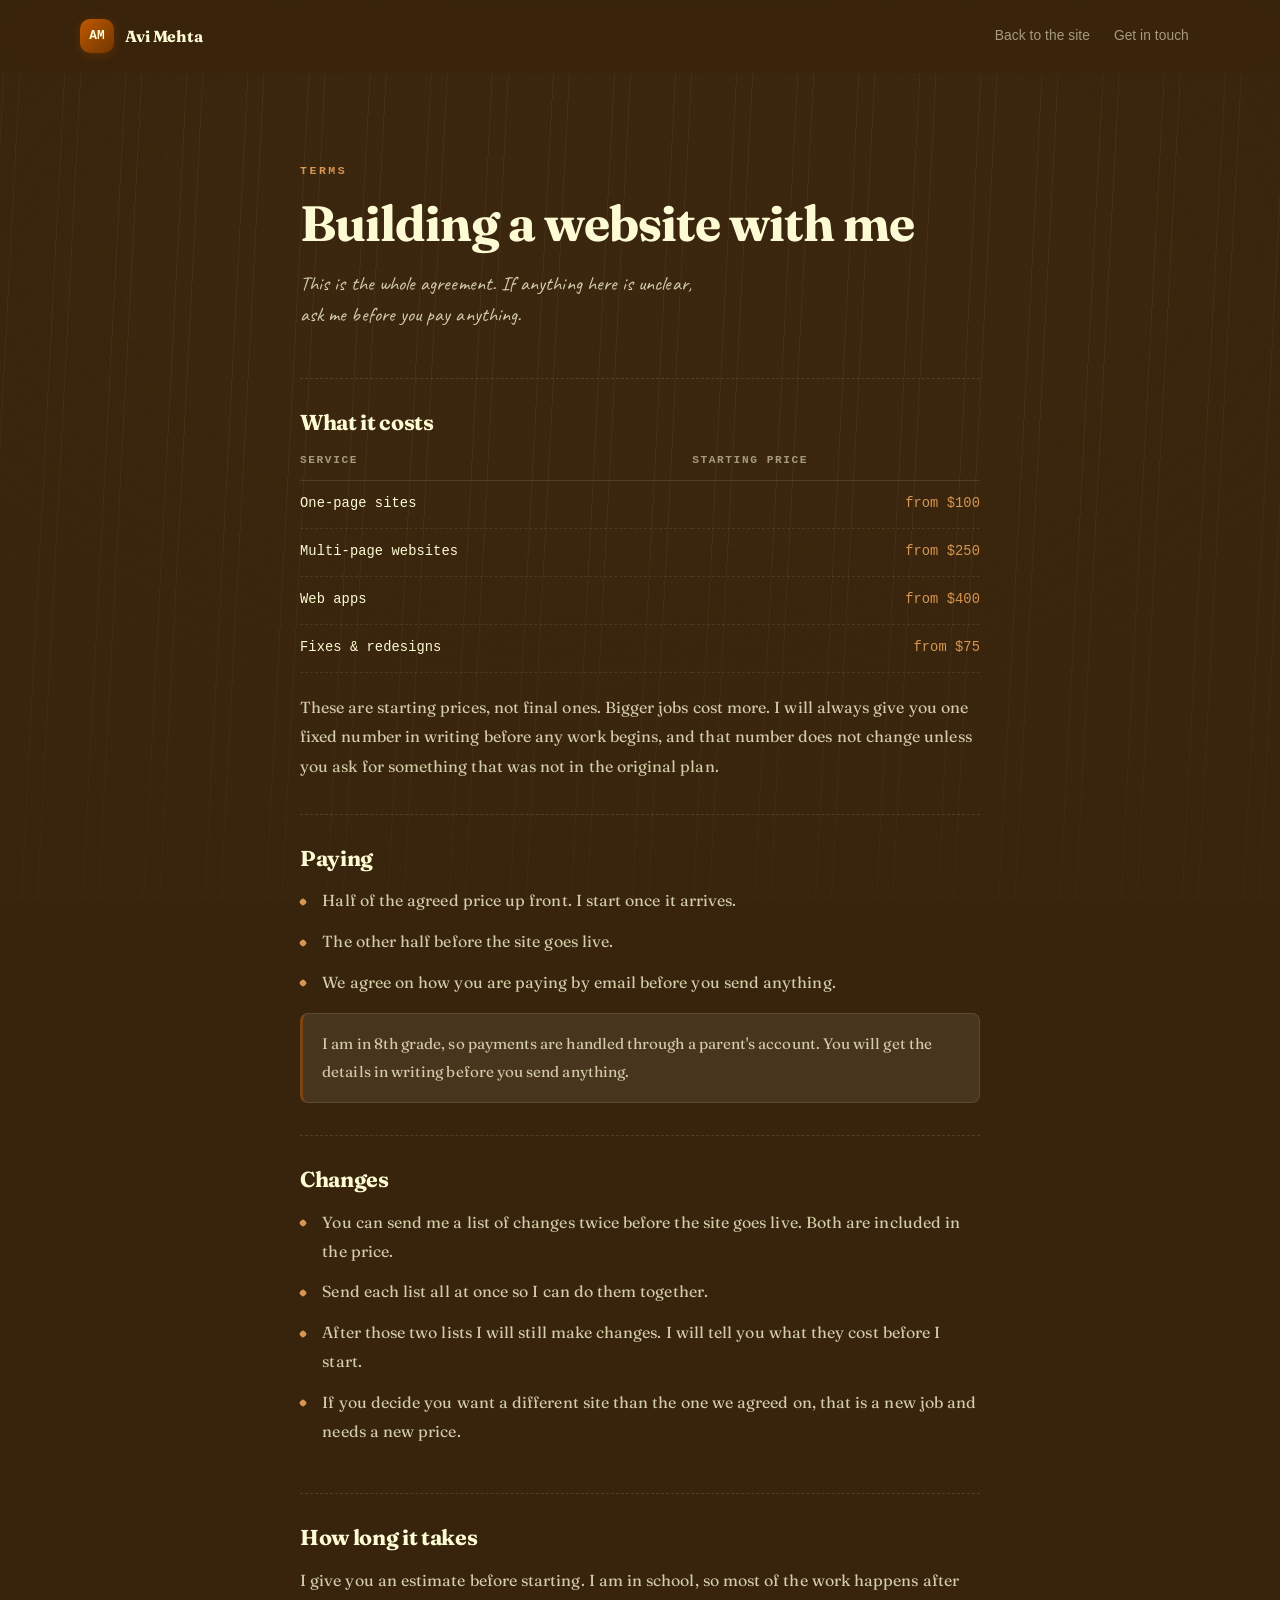
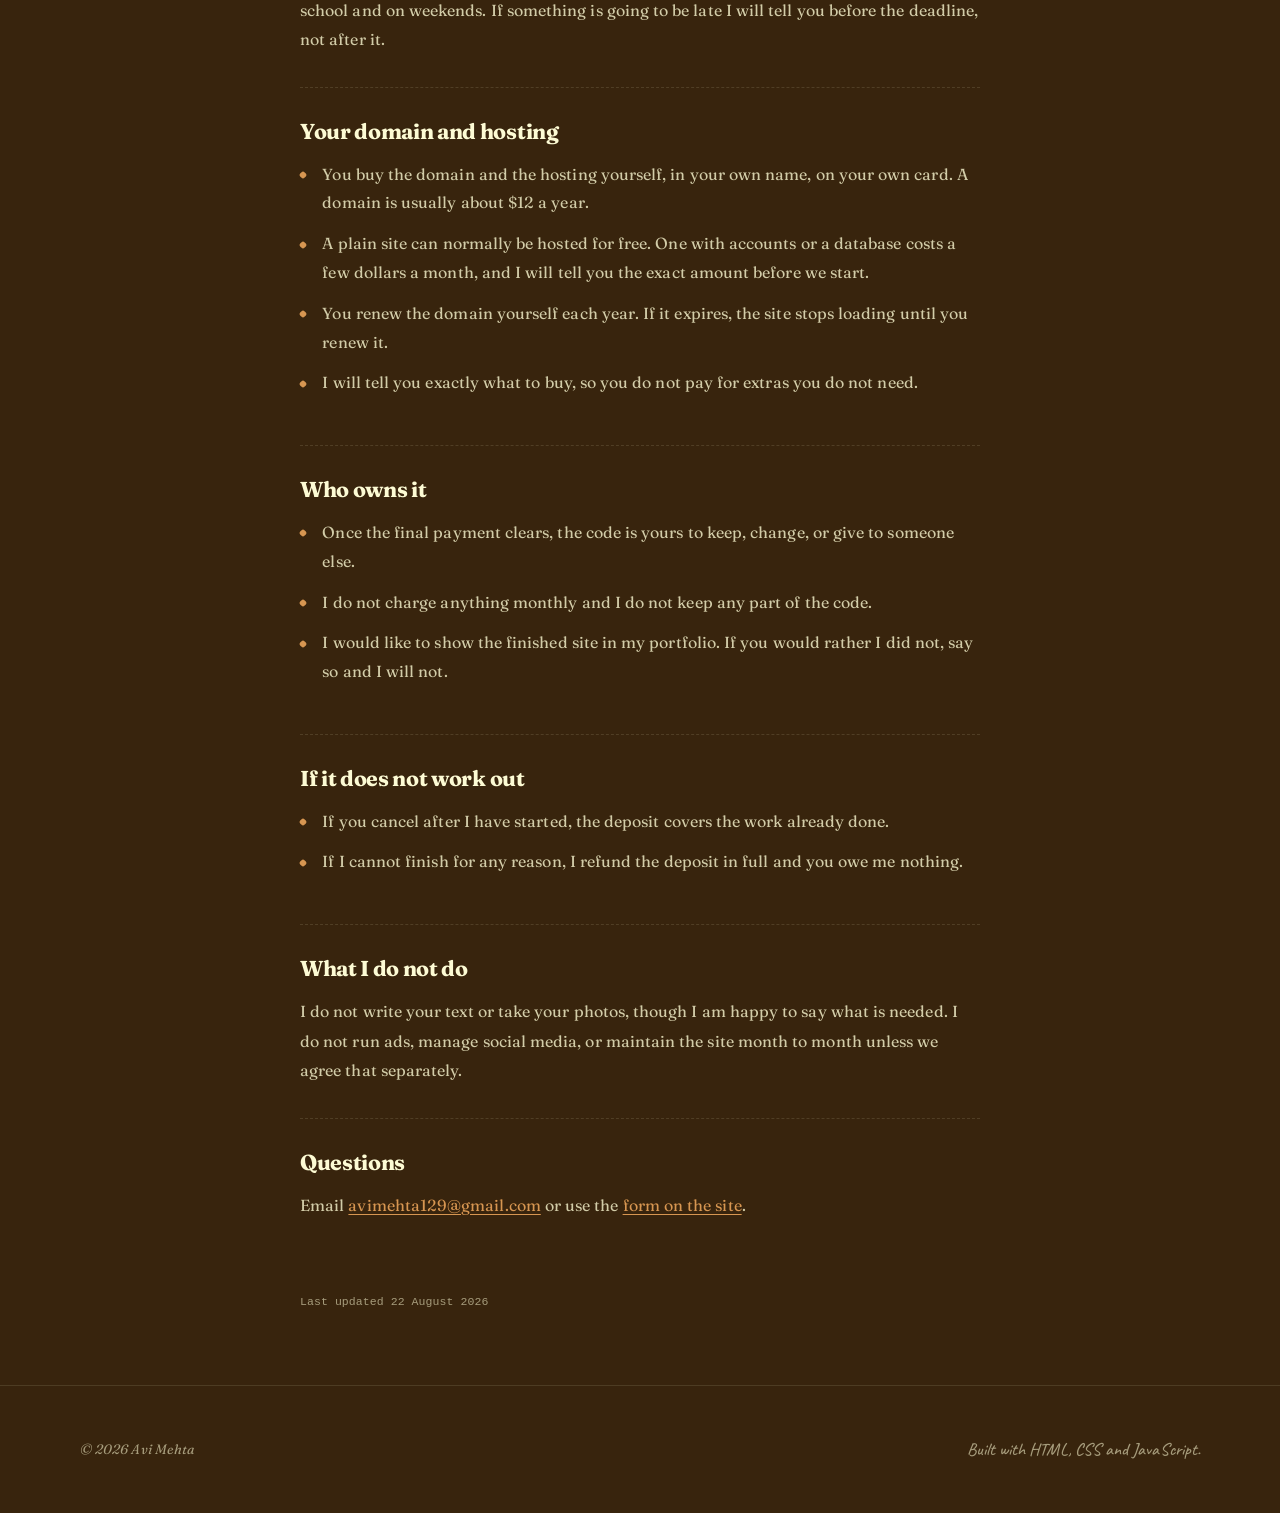
==== commit f8baef99: "Fix everything a full audit turned up Ran an 8-dimension audit (content, HTML/JS/CSS wiring, CSS cle" ====
--- a/terms.html
+++ b/terms.html
@@ -16,6 +16,14 @@
         document.documentElement.setAttribute("data-theme", "light");
       }
     } catch (e) { /* private mode */ }
+  </script>
+  <script>
+    /* Same computed year index.html's footer uses, so the two pages never
+       drift apart when the calendar rolls over. */
+    document.addEventListener("DOMContentLoaded", () => {
+      document.getElementById("legalCopyright").textContent =
+        `© ${new Date().getFullYear()} Avi Mehta`;
+    });
   </script>
 </head>
 <body>
@@ -51,10 +59,10 @@
             <tr><th>Service</th><th>Starting price</th></tr>
           </thead>
           <tbody>
-            <tr><td>One-page site</td><td>from $100</td></tr>
-            <tr><td>Multi-page site</td><td>from $250</td></tr>
-            <tr><td>Web app</td><td>from $400</td></tr>
-            <tr><td>Fix or redesign</td><td>from $75</td></tr>
+            <tr><td>One-page sites</td><td>from $100</td></tr>
+            <tr><td>Multi-page websites</td><td>from $250</td></tr>
+            <tr><td>Web apps</td><td>from $400</td></tr>
+            <tr><td>Fixes &amp; redesigns</td><td>from $75</td></tr>
           </tbody>
         </table>
         <p>
@@ -180,7 +188,7 @@
 
   <footer class="footer">
     <div class="wrap footer-inner">
-      <p>&copy; 2026 Avi Mehta</p>
+      <p id="legalCopyright"></p>
       <p class="footer-note">Built with HTML, CSS and JavaScript.</p>
     </div>
   </footer>
--- a/styles.css
+++ b/styles.css
@@ -84,7 +84,7 @@
 
   --text:          var(--cocoa);
   --text-soft:     color-mix(in srgb, var(--cocoa) 84%, var(--cream));
-  --text-muted:    color-mix(in srgb, var(--cocoa) 62%, var(--cream));
+  --text-muted:    color-mix(in srgb, var(--cocoa) 74%, var(--cream));
   --heading:       var(--cocoa);
 
   /* On cream the pure orange clears 4.8:1, so no lifting needed here. */
@@ -320,19 +320,6 @@
   color: var(--text-muted); font-weight: 500;
 }
 
-.contact-list { display: flex; flex-wrap: wrap; justify-content: center; gap: 0.5rem; margin: 0 0 2.25rem; }
-.contact-list li {
-  display: inline-flex; align-items: center; gap: 0.45rem;
-  background: var(--surface); border: 1px solid var(--border);
-  padding: 0.42rem 0.9rem; border-radius: 999px;
-  font-size: 0.84rem; color: var(--text-soft);
-  transition: border-color 0.18s ease, transform 0.18s ease;
-}
-.contact-list li:hover { border-color: var(--accent-line); transform: translateY(-1px); }
-.contact-list .ci { color: var(--accent); font-size: 0.9rem; line-height: 1; }
-.contact-list a { color: inherit; text-decoration: none; }
-.contact-list a:hover { color: var(--accent); }
-
 .hero-actions { display: flex; flex-wrap: wrap; justify-content: center; gap: 0.75rem; }
 
 /* ============================================================
@@ -364,213 +351,10 @@
 }
 .section-head + .section-lede { margin-top: -1.5rem; margin-bottom: 2.5rem; }
 
-.subhead {
-  font-family: var(--font-mono); font-size: 0.72rem; font-weight: 600;
-  letter-spacing: 0.18em; text-transform: uppercase; color: var(--text-muted);
-  margin: 3rem 0 1.4rem;
-  display: flex; align-items: center; gap: 1rem;
-}
-.subhead::after {
-  content: ""; flex: 1; height: 1px;
-  background: linear-gradient(90deg, var(--border), transparent);
-}
-
 /* ---------- About ---------- */
 .prose { font-size: 1.05rem; color: var(--text-soft); max-width: 60ch; line-height: 1.8; }
 .prose p + p { margin-top: 1.1rem; }
 
-/* ---------- Featured project ---------- */
-.featured {
-  position: relative;
-  display: grid; grid-template-columns: minmax(0, 0.88fr) minmax(0, 1.12fr);
-  gap: clamp(1.75rem, 3.5vw, 3rem);
-  align-items: center;
-  background:
-    radial-gradient(ellipse 60% 80% at 0% 0%, var(--accent-soft), transparent 55%),
-    var(--surface);
-  border: 1px solid var(--border);
-  border-radius: var(--r-xl);
-  box-shadow: var(--shadow);
-  padding: clamp(1.75rem, 3.2vw, 2.75rem);
-  overflow: hidden;
-}
-.featured::before {
-  content: ""; position: absolute; left: 0; right: 0; top: 0; height: 2px;
-  background: linear-gradient(90deg, var(--accent-deep), var(--accent), transparent 70%);
-}
-.featured-badge {
-  display: inline-flex; align-items: center; gap: 0.45rem;
-  font-family: var(--font-mono); font-size: 0.66rem; font-weight: 700;
-  letter-spacing: 0.14em; text-transform: uppercase;
-  background: var(--accent-soft); color: var(--accent);
-  border: 1px solid var(--accent-line);
-  padding: 0.3rem 0.7rem; border-radius: 999px; margin-bottom: 1rem;
-}
-.featured-badge::before {
-  content: ""; width: 6px; height: 6px; border-radius: 50%;
-  background: var(--accent); box-shadow: 0 0 0 3px var(--accent-soft);
-  animation: pulse 2.4s ease-in-out infinite;
-}
-@keyframes pulse {
-  0%, 100% { opacity: 1; }
-  50% { opacity: 0.35; }
-}
-.featured h3 {
-  font-size: clamp(1.9rem, 4vw, 2.6rem); font-weight: 800;
-  letter-spacing: -0.04em; margin-bottom: 0.4rem;
-}
-.featured-year {
-  font-family: var(--font-mono); font-size: 0.76rem;
-  color: var(--text-muted); margin-bottom: 1.1rem;
-}
-.featured-desc { font-size: 1rem; color: var(--text-soft); margin-bottom: 1.4rem; line-height: 1.75; }
-.featured-points { display: grid; gap: 0.65rem; margin-bottom: 1.6rem; }
-.featured-points li {
-  position: relative; padding-left: 1.5rem;
-  font-size: 0.92rem; color: var(--text-soft); line-height: 1.6;
-}
-.featured-points li::before {
-  content: ""; position: absolute; left: 0; top: 0.62em;
-  width: 6px; height: 6px; border-radius: 2px;
-  background: var(--accent); transform: rotate(45deg);
-}
-
-/* ---------- Project grid ---------- */
-/* 250px lets four cards sit in one row at full width instead of 3 + 1. */
-.project-grid { display: grid; grid-template-columns: repeat(auto-fit, minmax(250px, 1fr)); gap: 1.25rem; }
-.project-top { display: flex; align-items: center; justify-content: space-between; gap: 1rem; margin-bottom: 1rem; }
-.project-icon {
-  display: grid; place-items: center; width: 40px; height: 40px; border-radius: var(--r-md);
-  background: var(--accent-soft); color: var(--accent);
-  border: 1px solid var(--accent-line);
-  font-size: 1.05rem; flex-shrink: 0;
-}
-.project-year { font-family: var(--font-mono); font-size: 0.74rem; color: var(--text-muted); }
-.project-desc { font-size: 0.9rem; color: var(--text-muted); margin-bottom: 1.25rem; line-height: 1.65; }
-
-.project-links {
-  display: flex; gap: 1.25rem;
-  margin-top: 1.1rem; padding-top: 1rem;
-  border-top: 1px solid var(--border);
-}
-.project-links a {
-  display: inline-flex; align-items: center; gap: 0.35rem;
-  font-family: var(--font-mono); font-size: 0.74rem; font-weight: 500;
-  color: var(--accent); text-decoration: none;
-  transition: gap 0.2s ease, color 0.2s ease;
-}
-.project-links a:hover { gap: 0.55rem; color: var(--heading); }
-
-/* ---------- Screenshot gallery (inside the featured card) ---------- */
-.gallery { min-width: 0; width: 100%; }
-
-.browser {
-  position: relative;
-  border: 1px solid var(--border-strong);
-  border-radius: var(--r-md);
-  overflow: hidden;
-  background: var(--surface-2);
-  box-shadow: var(--shadow-lg);
-}
-.browser-bar {
-  display: flex; align-items: center; gap: 0.7rem;
-  padding: 0.6rem 0.85rem;
-  background: var(--surface-3);
-  border-bottom: 1px solid var(--border);
-}
-.browser-dots { display: inline-flex; gap: 0.35rem; flex-shrink: 0; }
-.browser-dots i { width: 9px; height: 9px; border-radius: 50%; background: var(--border-strong); display: block; }
-.browser-url {
-  flex: 1; text-align: center;
-  font-family: var(--font-mono); font-size: 0.7rem; color: var(--text-muted);
-  background: var(--bg); border: 1px solid var(--border);
-  padding: 0.2rem 0.75rem; border-radius: 999px;
-  max-width: 200px; margin-inline: auto;
-  white-space: nowrap; overflow: hidden; text-overflow: ellipsis;
-}
-.gallery-counter {
-  font-family: var(--font-mono); font-size: 0.68rem; color: var(--text-muted);
-  flex-shrink: 0; min-width: 3.2em; text-align: right;
-}
-
-.gallery-frame { position: relative; }
-
-.gallery-viewport {
-  width: 100%; min-width: 0;
-  background: #fff;
-  overflow: hidden;
-  cursor: grab;
-  touch-action: pan-y;
-}
-.gallery-viewport:active { cursor: grabbing; }
-.gallery-viewport.dragging .gallery-track { transition: none; }
-
-.gallery-track {
-  display: flex;
-  transition: transform 0.5s cubic-bezier(0.22, 1, 0.36, 1);
-  will-change: transform;
-}
-
-.gallery-slide {
-  flex: 0 0 100%;
-  aspect-ratio: 16 / 10;
-  background: #fff;
-  display: grid; place-items: center;
-  position: relative;
-}
-.gallery-slide img {
-  width: 100%; height: 100%;
-  /* contain, not cover — the screenshots' near-white ground matches the
-     viewport background, so letterboxing is invisible and nothing is cropped. */
-  object-fit: contain; object-position: top center;
-  user-select: none; -webkit-user-drag: none;
-}
-
-.gallery-missing { display: none; padding: 2rem; text-align: center; color: var(--cocoa); }
-.gallery-slide.img-missing { background: var(--surface-2); }
-.gallery-slide.img-missing img { display: none; }
-.gallery-slide.img-missing .gallery-missing { display: block; color: var(--text-soft); }
-.gallery-missing .gm-icon { font-size: 1.8rem; margin-bottom: 0.5rem; opacity: 0.6; }
-.gallery-missing .gm-title { font-weight: 650; color: var(--heading); margin-bottom: 0.3rem; }
-.gallery-missing code {
-  font-family: var(--font-mono); font-size: 0.78rem;
-  background: var(--accent-soft); color: var(--accent);
-  padding: 0.15rem 0.45rem; border-radius: 4px;
-}
-
-.gallery-nav {
-  position: absolute; top: 50%; transform: translateY(-50%); z-index: 2;
-  width: 34px; height: 34px; border-radius: 50%;
-  display: grid; place-items: center;
-  background: color-mix(in srgb, var(--cocoa) 72%, transparent); color: var(--cream);
-  border: 1px solid color-mix(in srgb, var(--cream) 22%, transparent);
-  font-size: 1.3rem; line-height: 1; padding-bottom: 3px;
-  cursor: pointer;
-  backdrop-filter: blur(8px); -webkit-backdrop-filter: blur(8px);
-  opacity: 0;
-  transition: opacity 0.22s ease, background 0.2s ease, transform 0.2s ease;
-}
-.gallery-frame:hover .gallery-nav,
-.gallery-nav:focus-visible { opacity: 1; }
-.gallery-nav.prev { left: 0.65rem; }
-.gallery-nav.next { right: 0.65rem; }
-.gallery-nav:hover:not(:disabled) { background: var(--accent); border-color: var(--accent); }
-.gallery-nav:disabled { opacity: 0 !important; pointer-events: none; }
-
-.gallery-caption {
-  margin: 1.1rem 0 0;
-  font-size: 0.86rem; color: var(--text-muted);
-  line-height: 1.6; min-height: 3.4em;
-}
-
-.gallery-dots { display: flex; gap: 0.4rem; margin-top: 0.9rem; }
-.gallery-dot {
-  height: 4px; width: 20px; border-radius: 999px; padding: 0;
-  background: var(--border-strong); border: none; cursor: pointer;
-  transition: background 0.24s ease, width 0.24s ease;
-}
-.gallery-dot:hover { background: var(--accent-line); }
-.gallery-dot.active { background: var(--accent); width: 34px; }
 
 /* ---------- Empty slots ----------
    Cards whose content is still a [placeholder] render as deliberate
@@ -782,20 +566,11 @@
   html { scroll-behavior: auto; }
   *, *::before, *::after { animation-duration: 0.001ms !important; transition-duration: 0.001ms !important; }
   .reveal { opacity: 1; transform: none; }
-  .gallery-nav { opacity: 1; }
 }
 
 /* ============================================================
    Responsive
    ============================================================ */
-@media (max-width: 1000px) {
-  .featured { grid-template-columns: 1fr; }
-  .hero-inner { grid-template-columns: 1fr; gap: 2.5rem; }
-}
-
-@media (max-width: 880px) {
-}
-
 @media (max-width: 980px) {
   .wrap { width: min(var(--wrap), 100% - 2rem); }
   .stat-strip { gap: 2rem; }
@@ -809,8 +584,6 @@
     clip: auto; white-space: normal; overflow: visible;
     display: grid; gap: 1.5rem;
   }
-  .gallery-slide { aspect-ratio: 4 / 3; }
-  .gallery-nav { opacity: 1; }
   .mark-name { display: none; }
   .nav-toggle { display: grid; }
   .nav {
@@ -848,7 +621,7 @@
     --shadow-sm: none; --shadow: none; --shadow-lg: none;
   }
   .topbar, .hero-actions, .footer-note, .skip-link, .scroll-progress,
-  .gallery-nav, .gallery-dots, .browser-bar, .contact-form { display: none !important; }
+  .contact-form { display: none !important; }
   body { font-size: 10.5pt; line-height: 1.45; }
   .hero { padding: 0 0 1rem; }
   .hero::before, .hero::after { display: none; }
@@ -857,10 +630,7 @@
   .section { padding: 0.9rem 0; break-inside: avoid; }
   .wrap { width: 100%; }
   .section-title { font-size: 15pt; }
-  .gallery-track { transform: none !important; display: block; }
-  .gallery-slide { flex: none; aspect-ratio: auto; break-inside: avoid; margin-bottom: 0.4rem; }
-  .gallery-viewport { overflow: visible; }
-  .featured, .contact-card, .learn-card, .mindmap {
+  .contact-card, .learn-card, .mindmap {
     break-inside: avoid; box-shadow: none; border: 1px solid color-mix(in srgb, var(--cocoa) 20%, #fff);
   }
   .reveal { opacity: 1 !important; transform: none !important; }
@@ -984,6 +754,10 @@
               color-mix(in srgb, var(--cream) 42%, transparent), transparent);
   animation: rise 7s ease-in-out infinite;
 }
+:root[data-theme="light"] .steam i {
+  background: linear-gradient(to top,
+              color-mix(in srgb, var(--cocoa) 32%, transparent), transparent);
+}
 .steam i:nth-child(1) { left: 22px; animation-delay: 0s; }
 .steam i:nth-child(2) { left: 54px; animation-delay: 2.3s; height: 38px; }
 .steam i:nth-child(3) { left: 84px; animation-delay: 4.1s; }
@@ -1009,48 +783,6 @@
 }
 .section-head + .section-lede { margin-top: -1.25rem; }
 
-/* ---------- Projects as a chalkboard menu ---------- */
-.project-grid { display: block; }
-.menu-item {
-  padding: 1.5rem 0;
-  border-bottom: 1px dashed color-mix(in srgb, var(--cream) 14%, transparent);
-}
-:root[data-theme="light"] .menu-item {
-  border-bottom-color: color-mix(in srgb, var(--cocoa) 16%, transparent);
-}
-.menu-item:last-child { border-bottom: none; }
-
-.menu-line { display: flex; align-items: baseline; gap: 0.8rem; margin-bottom: 0.6rem; }
-.menu-icon {
-  flex-shrink: 0; color: var(--accent); font-size: 0.95rem;
-  transform: translateY(-1px);
-}
-.menu-name { font-size: 1.3rem; letter-spacing: -0.025em; flex-shrink: 0; }
-.menu-dots {
-  flex: 1; align-self: flex-end; margin-bottom: 0.32rem;
-  border-bottom: 2px dotted color-mix(in srgb, var(--cream) 22%, transparent);
-}
-:root[data-theme="light"] .menu-dots {
-  border-bottom-color: color-mix(in srgb, var(--cocoa) 24%, transparent);
-}
-.menu-year {
-  flex-shrink: 0; font-family: var(--font-mono); font-size: 0.8rem;
-  color: var(--accent); letter-spacing: 0.04em;
-}
-.menu-desc {
-  font-family: var(--font-menu); font-size: 1rem; line-height: 1.7;
-  color: var(--text-soft); max-width: 68ch; margin: 0 0 1rem;
-}
-.menu-foot {
-  display: flex; align-items: center; justify-content: space-between;
-  gap: 1rem 1.5rem; flex-wrap: wrap;
-}
-.menu-foot .project-links { margin: 0; padding: 0; border-top: none; }
-.menu-item.is-slot {
-  border-style: dashed; border-width: 0 0 1px 0; background: none;
-  opacity: 0.5; transform: none;
-}
-.menu-item.is-slot:hover { transform: none; opacity: 0.75; }
 
 /* ---------- Contact form as a receipt ---------- */
 .contact-form {
@@ -1133,6 +865,9 @@
   background: color-mix(in srgb, var(--cocoa) 60%, transparent);
   backdrop-filter: blur(4px);
 }
+:root[data-theme="light"] .brew-cup {
+  border-color: color-mix(in srgb, var(--cocoa) 30%, transparent);
+}
 /* The handle lives on .brew, not .brew-cup — the cup clips its overflow
    so the coffee stays inside it, which would clip the handle too. */
 .brew::after {
@@ -1141,6 +876,9 @@
   border: 2px solid color-mix(in srgb, var(--cream) 40%, transparent);
   border-left: none; border-radius: 0 10px 10px 0;
 }
+:root[data-theme="light"] .brew::after {
+  border-color: color-mix(in srgb, var(--cocoa) 30%, transparent);
+}
 .brew-fill {
   position: absolute; left: 0; right: 0; bottom: 0; height: 0%;
   background: linear-gradient(to bottom, var(--caramel), var(--cocoa));
@@ -1157,11 +895,17 @@
   border-radius: 0 0 6px 6px;
   background: color-mix(in srgb, var(--cream) 26%, transparent);
 }
+:root[data-theme="light"] .brew-saucer {
+  background: color-mix(in srgb, var(--cocoa) 20%, transparent);
+}
 .brew-steam { position: absolute; left: 10px; top: -9px; width: 24px; height: 9px; }
 .brew-steam i {
   position: absolute; bottom: 0; width: 2px; height: 7px; border-radius: 2px;
   background: color-mix(in srgb, var(--cream) 55%, transparent);
   opacity: 0;
+}
+:root[data-theme="light"] .brew-steam i {
+  background: color-mix(in srgb, var(--cocoa) 40%, transparent);
 }
 .brew-steam i:nth-child(1) { left: 4px; }
 .brew-steam i:nth-child(2) { left: 13px; }
@@ -1219,10 +963,6 @@
 .contact-grid .contact-card:nth-child(1) { transform: rotate(0.7deg); }
 .contact-grid .contact-card:nth-child(2) { transform: rotate(-0.9deg); }
 a.contact-card:hover { transform: rotate(0deg) translateY(-4px); }
-
-/* The Blazes browser sits on the table like a photo. */
-.browser { transform: rotate(-0.7deg); transition: transform 0.4s cubic-bezier(0.22, 1, 0.36, 1); }
-.featured:hover .browser { transform: rotate(0deg); }
 
 /* ---------- Wax stamp ---------- */
 .footer-inner { position: relative; }
@@ -1241,8 +981,7 @@
 @media (prefers-reduced-motion: reduce) {
   .brew-steam i { animation: none !important; }
   .learning-grid .learn-card,
-  .contact-grid .contact-card,
-  .browser { transform: none !important; }
+  .contact-grid .contact-card { transform: none !important; }
 }
 
 @media print {
@@ -1266,13 +1005,11 @@
 }
 
 .prose { line-height: 1.95; }
-.menu-desc { line-height: 1.85; }
 .section-lede { line-height: 1.85; }
 
 /* Air. A calm page is mostly empty space. */
 .section { padding: clamp(3.5rem, 8vw, 6rem) 0; }
 .section-head { margin-bottom: clamp(2rem, 3.5vw, 3rem); }
-.menu-item { padding: 2.4rem 0; }
 .hero { padding: clamp(5rem, 12vw, 9rem) 0 clamp(5rem, 10vw, 8rem); }
 
 /* ---------- The reveal: slow, soft, out of focus ---------- */
@@ -1308,7 +1045,6 @@
 }
 .hero-tagline { animation: settle 2.4s cubic-bezier(0.16, 1, 0.3, 1) 0.5s both; }
 .stat-strip   { animation: settle 2.4s cubic-bezier(0.16, 1, 0.3, 1) 0.8s both; }
-.contact-list { animation: settle 2.4s cubic-bezier(0.16, 1, 0.3, 1) 1.05s both; }
 .hero-actions { animation: settle 2.4s cubic-bezier(0.16, 1, 0.3, 1) 1.3s both; }
 .shop-sign    { animation: settle 2.4s cubic-bezier(0.16, 1, 0.3, 1) 0.2s both; }
 @keyframes settle {
@@ -1326,15 +1062,11 @@
 }
 
 /* ---------- Hovers ease rather than snap ---------- */
-.menu-item, .learn-card, .contact-card, .project-links a,
-.contact-list li, .btn, .icon-btn, .nav a, .tag, .browser {
+.learn-card, .contact-card,
+.btn, .icon-btn, .nav a, .tag {
   transition-duration: 0.65s !important;
   transition-timing-function: cubic-bezier(0.16, 1, 0.3, 1) !important;
 }
-.gallery-track { transition: transform 1.1s cubic-bezier(0.16, 1, 0.3, 1); }
-
-/* Menu rows lean in slightly when you rest on them. */
-.menu-item:hover { padding-left: 0.85rem; }
 
 /* ---------- The room itself drifts ---------- */
 .grain { animation: drift 34s ease-in-out infinite; }
@@ -1355,7 +1087,7 @@
 
 @media (prefers-reduced-motion: reduce) {
   .grain, .vignette { animation: none !important; }
-  .hero-name, .hero-tagline, .stat-strip, .contact-list,
+  .hero-name, .hero-tagline, .stat-strip,
   .hero-actions, .shop-sign { animation: none !important; }
   .section-title .w i { transform: none; opacity: 1; }
   .reveal { filter: none; }
@@ -1451,7 +1183,6 @@
 
   /* ---------- Right: one screen per section, so you walk through it ---------- */
   .split-right .section {
-    min-height: 100vh;
     display: grid; align-content: center;
     padding: clamp(3.5rem, 7vw, 5.5rem) 0;
   }
@@ -1484,8 +1215,6 @@
     border-block-color: color-mix(in srgb, var(--cocoa) 12%, transparent);
   }
 
-  /* Wide pieces need the whole column. */
-  .split-right .featured { grid-template-columns: 1fr; }
   .split-right .contact-layout { grid-template-columns: 1fr; }
   .split-right .learning-grid { grid-template-columns: 1fr; }
   .split-right .learning-grid .learn-card { margin-top: 0 !important; }
@@ -1573,44 +1302,9 @@
   color: var(--text-soft); margin: 0;
 }
 
-/* ---------- The project-type select, matched to the other fields ---------- */
-
-
 /* ============================================================
-   SIDE PROJECTS + CUSTOM SELECT
+   CUSTOM SELECT
    ============================================================ */
-
-/* Quiet one-line rows. Blazes is the project that gets attention. */
-.side-item {
-  display: flex; align-items: baseline; gap: 0.7rem;
-  padding: 0.85rem 0;
-  border-bottom: 1px dashed color-mix(in srgb, var(--cream) 10%, transparent);
-}
-:root[data-theme="light"] .side-item {
-  border-bottom-color: color-mix(in srgb, var(--cocoa) 12%, transparent);
-}
-.side-item:last-child { border-bottom: none; }
-.side-icon { color: var(--text-muted); font-size: 0.8rem; flex-shrink: 0; }
-.side-name {
-  font-size: 0.98rem; font-weight: 600; letter-spacing: -0.01em;
-  color: var(--text-soft); flex-shrink: 0;
-}
-.side-dots {
-  flex: 1; align-self: flex-end; margin-bottom: 0.3rem;
-  border-bottom: 1px dotted color-mix(in srgb, var(--cream) 14%, transparent);
-}
-:root[data-theme="light"] .side-dots {
-  border-bottom-color: color-mix(in srgb, var(--cocoa) 16%, transparent);
-}
-.side-year {
-  font-family: var(--font-mono); font-size: 0.72rem;
-  color: var(--text-muted); flex-shrink: 0;
-}
-.side-item .project-links {
-  margin: 0; padding: 0; border-top: none; gap: 0.85rem; flex-shrink: 0;
-}
-.side-item .project-links a { font-size: 0.68rem; color: var(--text-muted); }
-.side-item .project-links a:hover { color: var(--accent); }
 
 /* ---------- Custom dropdown ---------- */
 .select { position: relative; }
@@ -1743,8 +1437,7 @@
 h1, h2, h3, h4 { font-optical-sizing: auto; letter-spacing: -0.015em; }
 .hero-name { font-weight: 800; letter-spacing: -0.022em; }
 .section-title, .chapter-title { font-weight: 700; letter-spacing: -0.018em; }
-.menu-name, .featured h3, .service h3, .step-body h3, .learn-card h3,
-.side-name, .contact-card h3 { letter-spacing: -0.012em; }
+.service h3, .step-body h3, .learn-card h3, .contact-card h3 { letter-spacing: -0.012em; }
 .mark-name { letter-spacing: -0.01em; }
 
 /* ---------- Handwriting, where a cafe would write by hand ---------- */
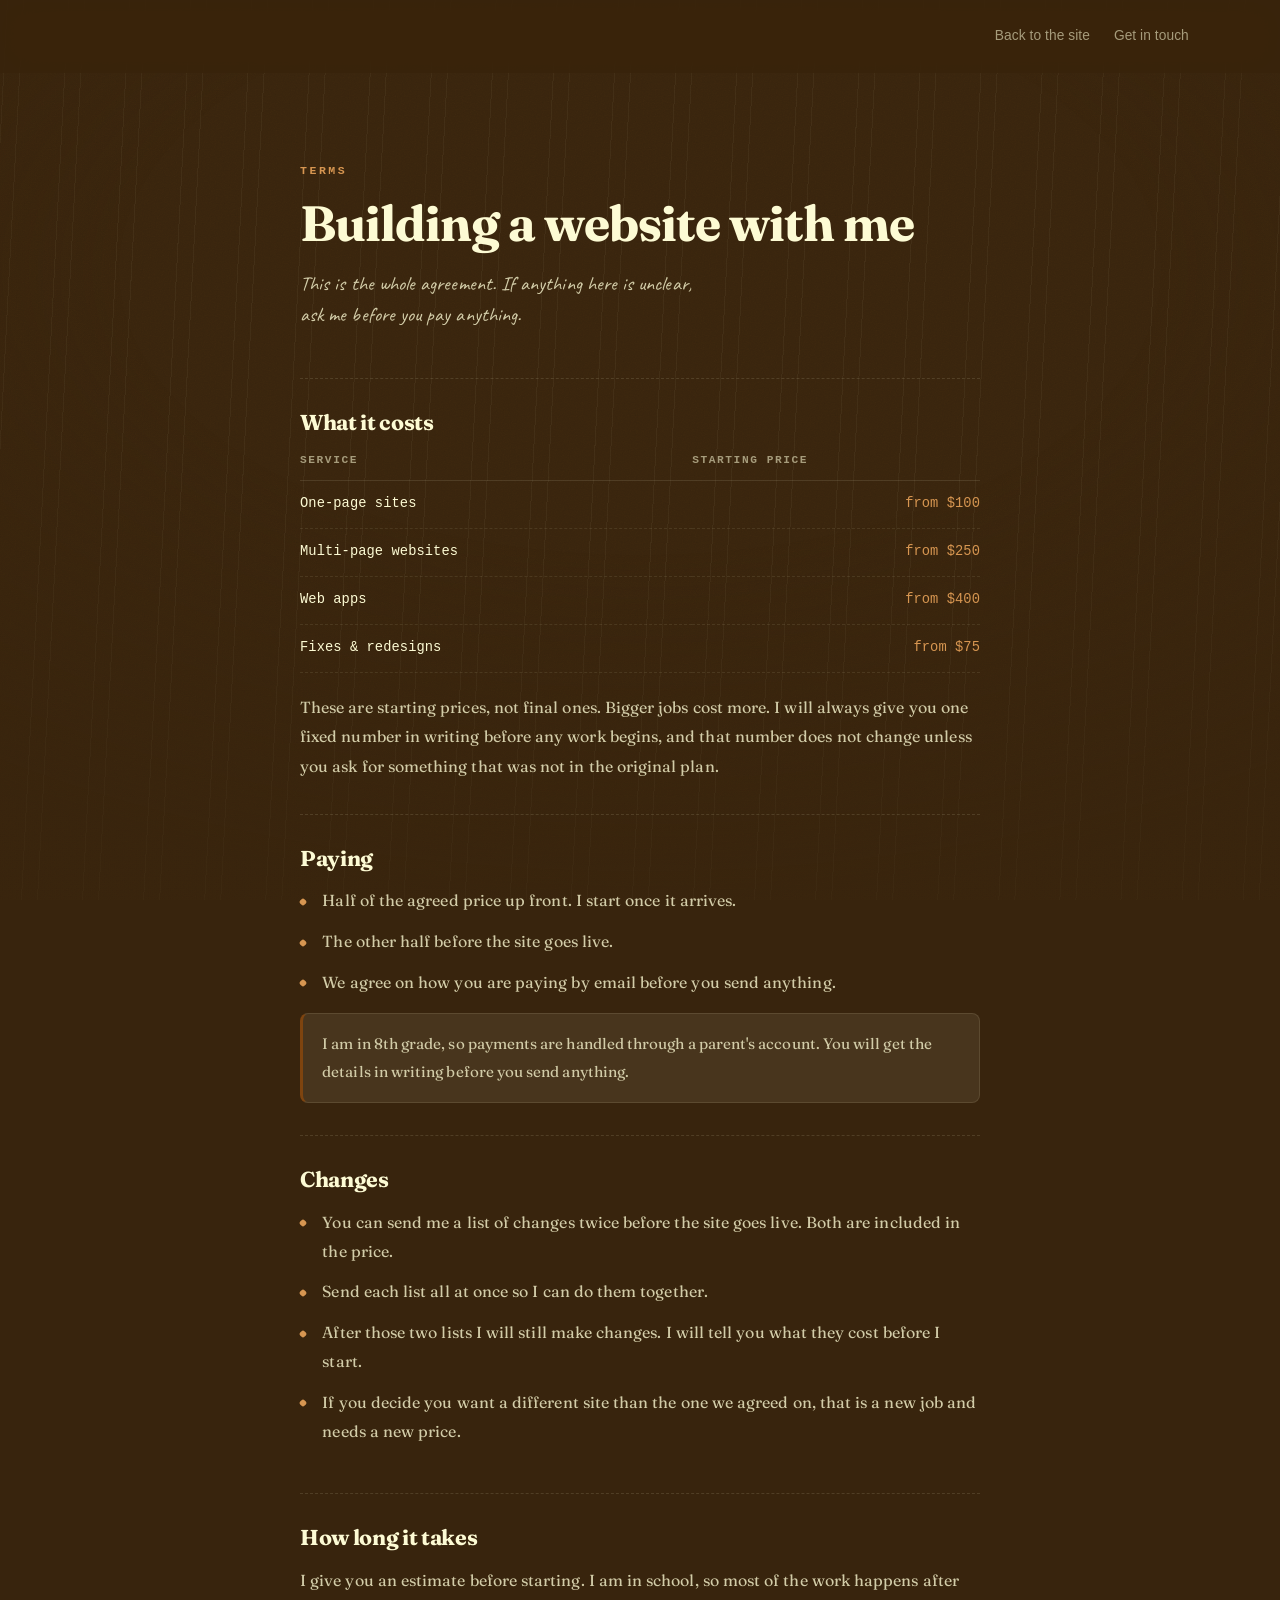
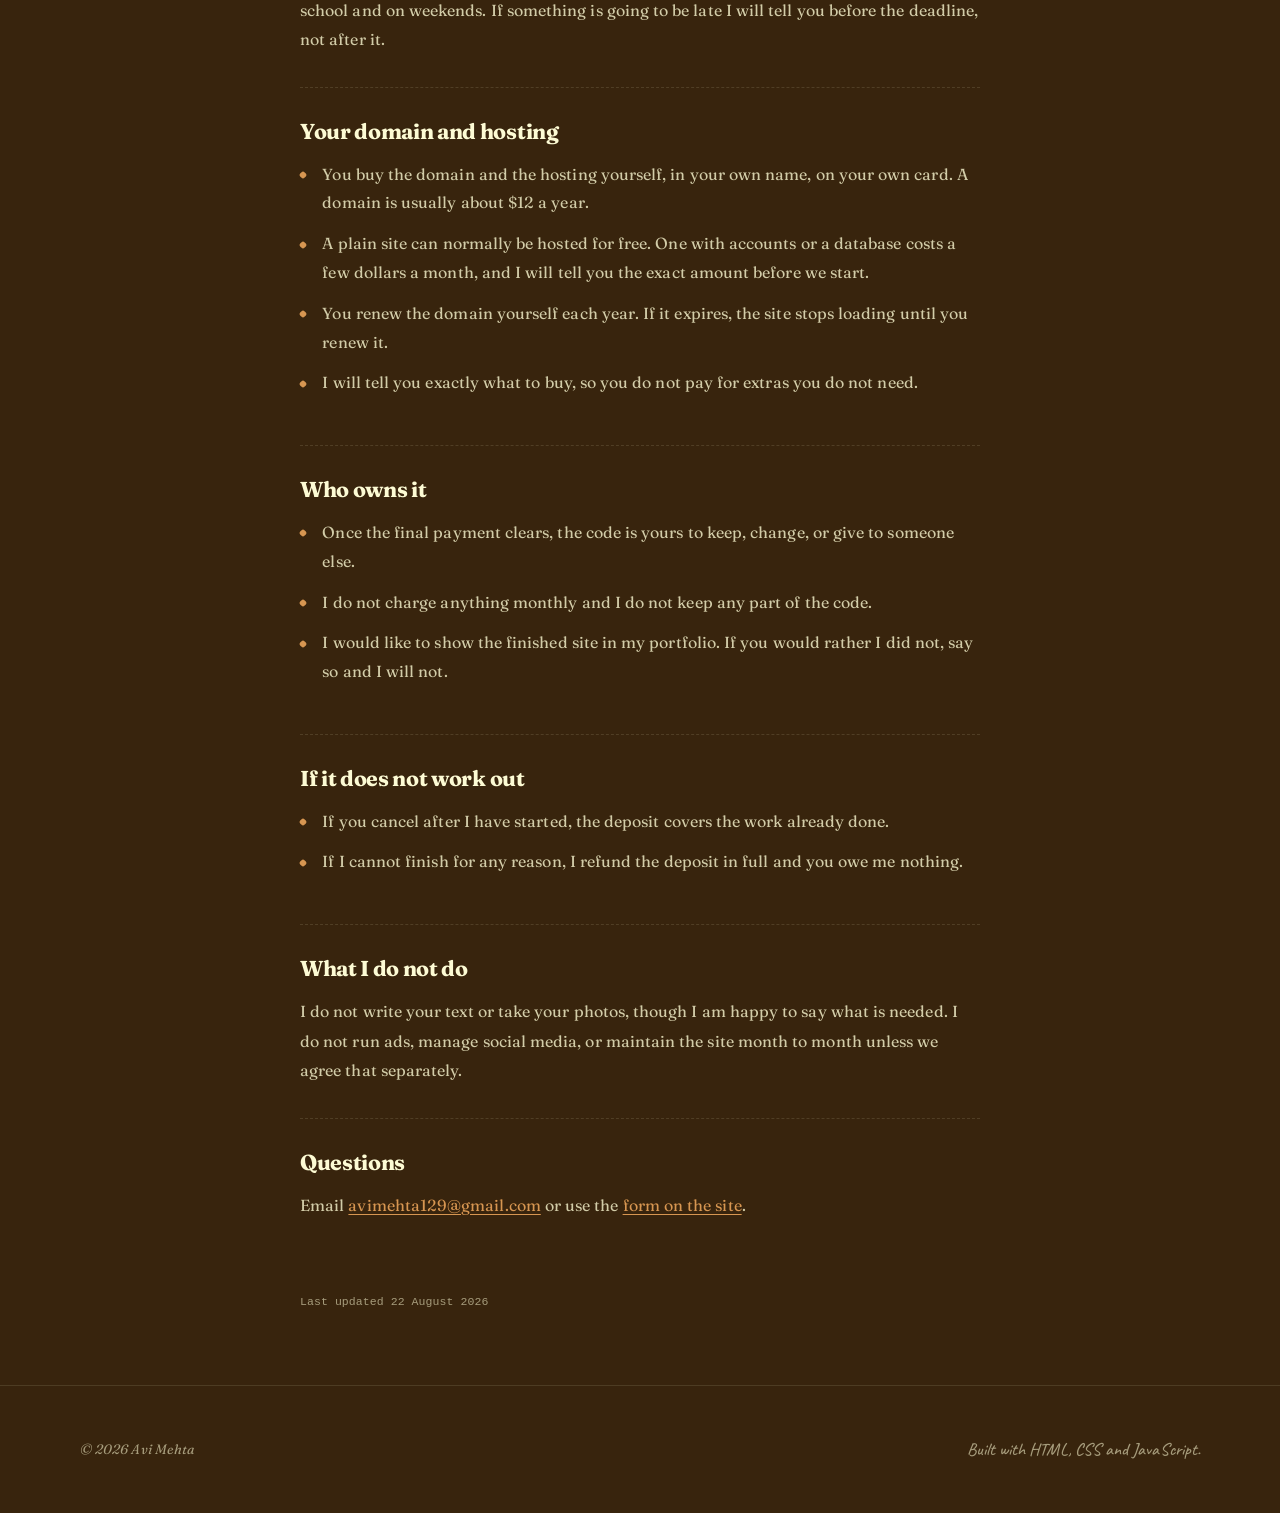
==== commit b1638b1e: "Remove the hero tagline and the top-left logo mark Both index.html and terms.html had the "AM / Avi " ====
--- a/terms.html
+++ b/terms.html
@@ -32,10 +32,6 @@
 
   <header class="topbar">
     <div class="wrap topbar-inner">
-      <a class="mark" href="index.html">
-        <span class="mark-initials">AM</span>
-        <span class="mark-name">Avi Mehta</span>
-      </a>
       <nav class="nav" aria-label="Back">
         <a href="index.html">Back to the site</a>
         <a href="index.html#contact">Get in touch</a>
--- a/styles.css
+++ b/styles.css
@@ -185,20 +185,6 @@
 .topbar.scrolled { border-bottom-color: var(--border); }
 .topbar-inner { display: flex; align-items: center; gap: 1.25rem; height: 72px; }
 
-.mark { display: flex; align-items: center; gap: 0.7rem; text-decoration: none; flex-shrink: 0; }
-.mark-initials {
-  display: grid; place-items: center;
-  width: 34px; height: 34px; border-radius: 10px;
-  background: linear-gradient(135deg, var(--accent-solid), var(--accent-deep));
-  color: var(--cream);
-  font-family: var(--font-mono); font-weight: 700; font-size: 0.8rem;
-  box-shadow: 0 2px 10px var(--glow-1);
-}
-.mark-name {
-  font-family: var(--font-display); font-weight: 700;
-  font-size: 1rem; color: var(--heading); letter-spacing: -0.02em;
-}
-
 .nav { display: flex; gap: 0.1rem; margin-left: auto; flex-wrap: wrap; }
 .nav a {
   position: relative;
@@ -295,11 +281,6 @@
   background: linear-gradient(150deg, var(--heading) 30%, var(--accent) 130%);
   -webkit-background-clip: text; background-clip: text;
   color: transparent;
-}
-.hero-tagline {
-  font-size: clamp(1rem, 1.6vw, 1.15rem);
-  color: var(--text-soft); max-width: 46ch; margin: 0 auto 2.25rem;
-  line-height: 1.7;
 }
 
 /* Stat strip — flex so it reads well at any number of stats. */
@@ -584,7 +565,6 @@
     clip: auto; white-space: normal; overflow: visible;
     display: grid; gap: 1.5rem;
   }
-  .mark-name { display: none; }
   .nav-toggle { display: grid; }
   .nav {
     position: absolute; top: 72px; left: 0; right: 0;
@@ -1043,7 +1023,6 @@
 .hero-name {
   animation: settle 2.4s cubic-bezier(0.16, 1, 0.3, 1) both;
 }
-.hero-tagline { animation: settle 2.4s cubic-bezier(0.16, 1, 0.3, 1) 0.5s both; }
 .stat-strip   { animation: settle 2.4s cubic-bezier(0.16, 1, 0.3, 1) 0.8s both; }
 .hero-actions { animation: settle 2.4s cubic-bezier(0.16, 1, 0.3, 1) 1.3s both; }
 .shop-sign    { animation: settle 2.4s cubic-bezier(0.16, 1, 0.3, 1) 0.2s both; }
@@ -1087,7 +1066,7 @@
 
 @media (prefers-reduced-motion: reduce) {
   .grain, .vignette { animation: none !important; }
-  .hero-name, .hero-tagline, .stat-strip,
+  .hero-name, .stat-strip,
   .hero-actions, .shop-sign { animation: none !important; }
   .section-title .w i { transform: none; opacity: 1; }
   .reveal { filter: none; }
@@ -1438,7 +1417,6 @@
 .hero-name { font-weight: 800; letter-spacing: -0.022em; }
 .section-title, .chapter-title { font-weight: 700; letter-spacing: -0.018em; }
 .service h3, .step-body h3, .learn-card h3, .contact-card h3 { letter-spacing: -0.012em; }
-.mark-name { letter-spacing: -0.01em; }
 
 /* ---------- Handwriting, where a cafe would write by hand ---------- */
 .est {
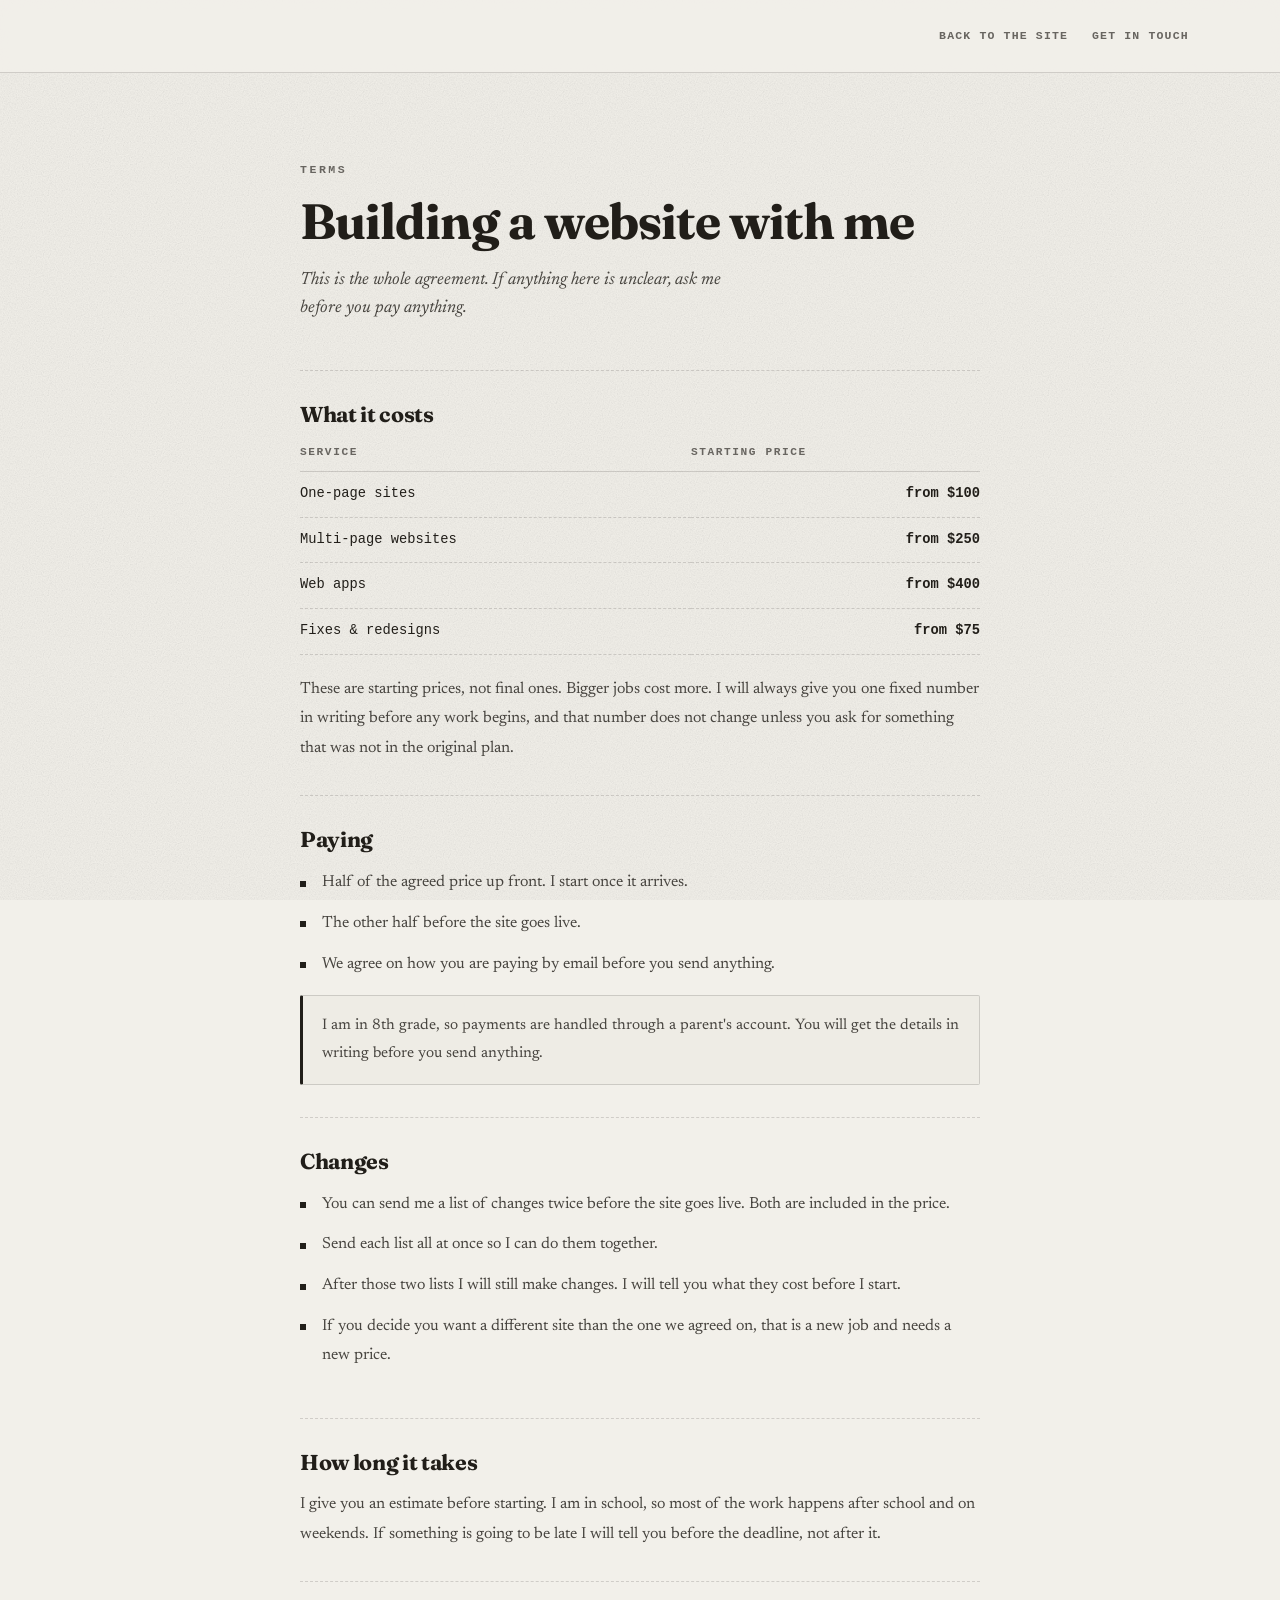
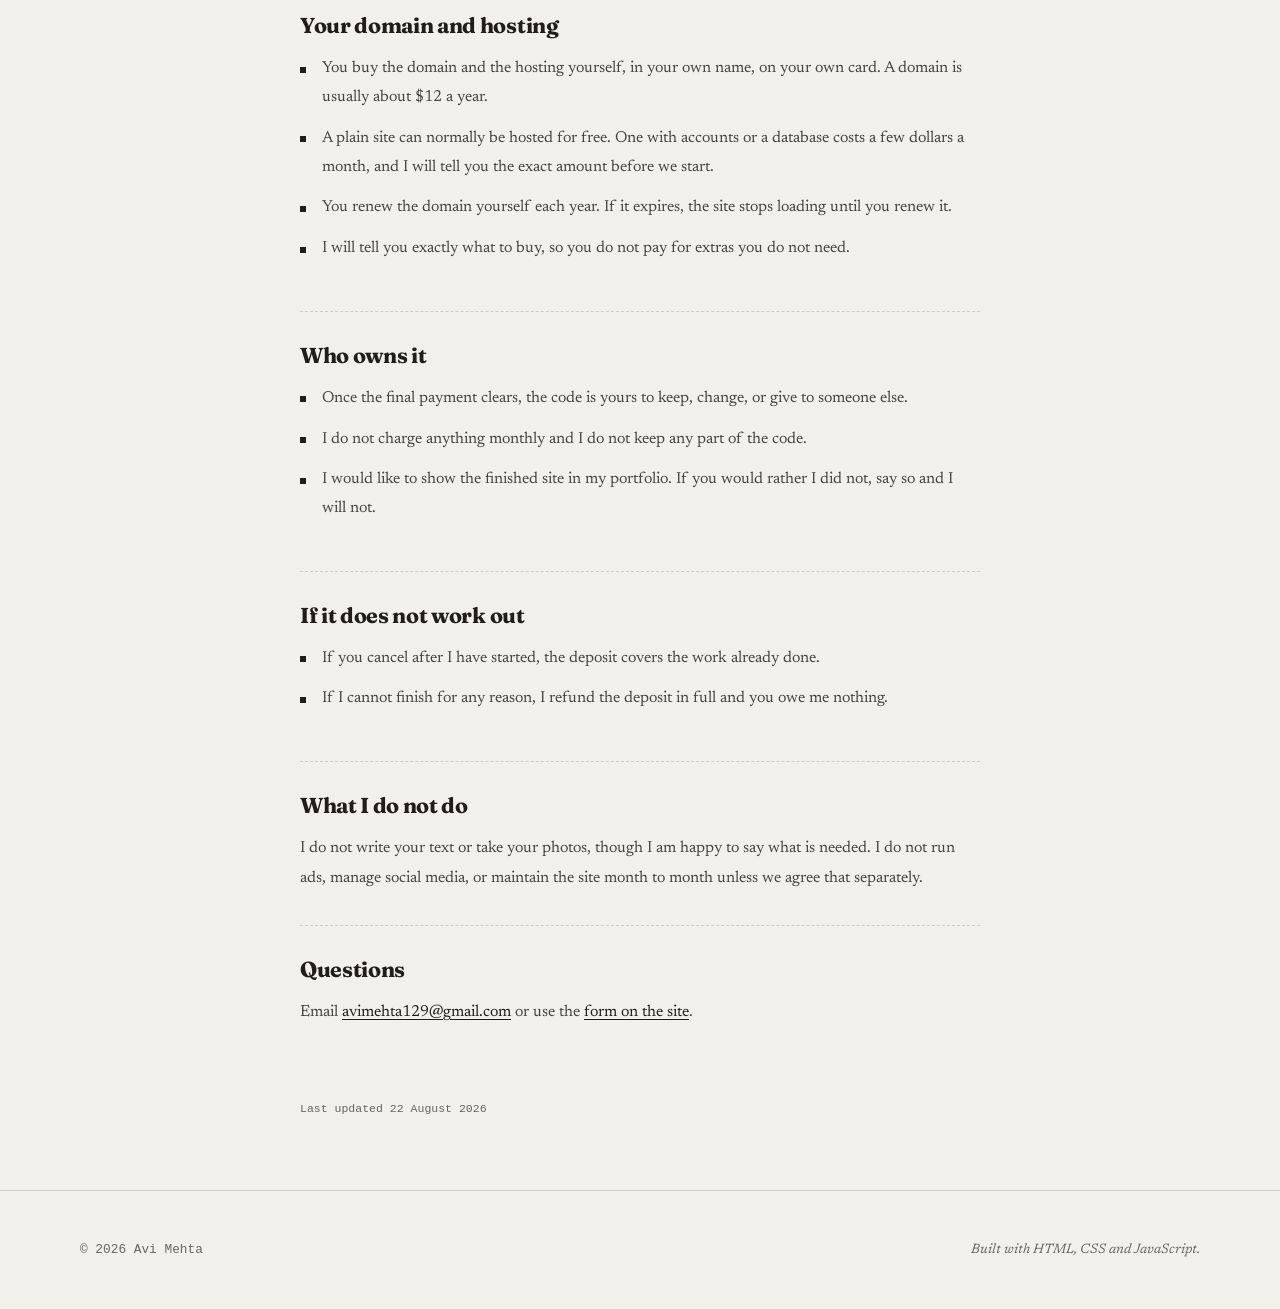
==== commit 857f0fe7: "Replace the coffee shop theme with a newspaper theme New grayscale palette (paper, fog, slate, ink) " ====
--- a/terms.html
+++ b/terms.html
@@ -1,5 +1,5 @@
 <!DOCTYPE html>
-<html lang="en" data-theme="dark">
+<html lang="en" data-theme="light">
 <head>
   <meta charset="UTF-8">
   <meta name="viewport" content="width=device-width, initial-scale=1.0">
@@ -7,13 +7,13 @@
   <meta name="description" content="How pricing, payment, changes, domains and ownership work when Avi Mehta builds you a website.">
   <link rel="preconnect" href="https://fonts.googleapis.com">
   <link rel="preconnect" href="https://fonts.gstatic.com" crossorigin>
-  <link rel="stylesheet" href="https://fonts.googleapis.com/css2?family=Fraunces:ital,opsz,wght@0,9..144,400..900;1,9..144,400..700&family=Caveat:wght@500..700&display=swap">
+  <link rel="stylesheet" href="https://fonts.googleapis.com/css2?family=Fraunces:ital,opsz,wght@0,9..144,400..900;1,9..144,400..700&family=Newsreader:ital,opsz,wght@0,6..72,400..700;1,6..72,400..600&display=swap">
   <link rel="stylesheet" href="styles.css">
   <script>
     /* Match whatever theme they chose on the main page. */
     try {
-      if (localStorage.getItem("avi-resume-theme") === "light") {
-        document.documentElement.setAttribute("data-theme", "light");
+      if (localStorage.getItem("avi-resume-theme") === "dark") {
+        document.documentElement.setAttribute("data-theme", "dark");
       }
     } catch (e) { /* private mode */ }
   </script>
@@ -28,7 +28,6 @@
 </head>
 <body>
   <div class="grain" aria-hidden="true"></div>
-  <div class="vignette" aria-hidden="true"></div>
 
   <header class="topbar">
     <div class="wrap topbar-inner">
--- a/styles.css
+++ b/styles.css
@@ -1,118 +1,104 @@
 /* ============================================================
    Avi Mehta — Portfolio
-   Palette: "Chocolate Truffle"
-     #713600  caramel   ·  #C05800  burnt orange
-     #FDFBD4  cream     ·  #38240D  dark cocoa
-   Dark by default; light theme available via the toggle.
+   Palette: newsprint grayscale, matched to a camo tee
+     #F2F0EA  paper   ·  #C9C5B9  fog
+     #736F63  slate   ·  #211E19  ink
+   Light (paper) by default. A dark "night edition" is available
+   via the toggle.
    ============================================================ */
 
 /* ---------- The palette. Every other colour is one of these four,
      or a mix of two of them. Nothing else is introduced. ---------- */
 :root {
-  --caramel: #713600;
-  --orange:  #C05800;
-  --cream:   #FDFBD4;
-  --cocoa:   #38240D;
-}
-
-/* ---------- Tokens: dark (default) ----------
-   Cocoa is the ground. Surfaces lift by mixing cream into cocoa. */
+  --paper: #F2F0EA;
+  --fog:   #C9C5B9;
+  --slate: #736F63;
+  --ink:   #211E19;
+}
+
+/* ---------- Tokens: light (default) ----------
+   Paper is the ground. Surfaces deepen by mixing fog into paper. */
 :root {
-  --bg:            var(--cocoa);
-  --bg-alt:        color-mix(in srgb, var(--cream) 5%,  var(--cocoa));
-  --surface:       color-mix(in srgb, var(--cream) 8%,  var(--cocoa));
-  --surface-2:     color-mix(in srgb, var(--cream) 13%, var(--cocoa));
-  --surface-3:     color-mix(in srgb, var(--cream) 20%, var(--cocoa));
-
-  --text:          var(--cream);
-  --text-soft:     color-mix(in srgb, var(--cream) 78%, var(--cocoa));
-  --text-muted:    color-mix(in srgb, var(--cream) 56%, var(--cocoa));
-  --heading:       var(--cream);
-
-  /* Pure #C05800 only hits ~2.8:1 on cocoa, so accent *text* is the orange
-     lifted with cream. Filled elements still use the pure orange. */
-  --accent:        color-mix(in srgb, var(--orange) 62%, var(--cream));
-  --accent-solid:  var(--orange);
-  --accent-deep:   var(--caramel);
-  --accent-soft:   color-mix(in srgb, var(--orange) 18%, transparent);
-  --accent-line:   color-mix(in srgb, var(--orange) 45%, transparent);
-
-  --border:        color-mix(in srgb, var(--cream) 11%, transparent);
-  --border-strong: color-mix(in srgb, var(--cream) 24%, transparent);
-
-  --shadow-sm: 0 1px 2px color-mix(in srgb, var(--cocoa) 70%, transparent);
-  --shadow:    0 2px 6px color-mix(in srgb, var(--cocoa) 60%, transparent),
-               0 12px 32px color-mix(in srgb, var(--cocoa) 55%, transparent);
-  --shadow-lg: 0 4px 12px color-mix(in srgb, var(--cocoa) 65%, transparent),
-               0 28px 64px color-mix(in srgb, var(--cocoa) 70%, transparent);
-  --on-accent: var(--cream);
-
-  --wood: color-mix(in srgb, var(--cream) 4%, transparent);
-  --glow-1: color-mix(in srgb, var(--orange) 26%, transparent);
-  --glow-2: color-mix(in srgb, var(--caramel) 30%, transparent);
-
-  /* Mind-map branches: orange and caramel, lifted with cream by degrees. */
-  --mm-1: color-mix(in srgb, var(--orange) 68%, var(--cream));
-  --mm-2: color-mix(in srgb, var(--caramel) 55%, var(--cream));
-  --mm-3: color-mix(in srgb, var(--orange) 38%, var(--cream));
-  --mm-4: color-mix(in srgb, var(--caramel) 32%, var(--cream));
-  --mm-5: color-mix(in srgb, var(--cream) 88%, var(--caramel));
-
-  /* Fraunces is a warm, slightly wonky serif: shop signage, not a resume.
-     Caveat is the handwriting for chalk notes. Both fall back gracefully. */
+  --bg:            var(--paper);
+  --bg-alt:        color-mix(in srgb, var(--fog) 22%, var(--paper));
+  --surface:       color-mix(in srgb, var(--fog) 10%, var(--paper));
+  --surface-2:     color-mix(in srgb, var(--fog) 30%, var(--paper));
+  --surface-3:     color-mix(in srgb, var(--fog) 46%, var(--paper));
+
+  --text:          var(--ink);
+  --text-soft:     color-mix(in srgb, var(--ink) 82%, var(--paper));
+  --text-muted:    color-mix(in srgb, var(--ink) 66%, var(--paper));
+  --heading:       var(--ink);
+
+  --accent:        var(--ink);
+  --accent-solid:  var(--ink);
+  --accent-deep:   color-mix(in srgb, var(--ink) 85%, var(--slate));
+  --accent-soft:   color-mix(in srgb, var(--ink) 8%, transparent);
+  --accent-line:   color-mix(in srgb, var(--ink) 32%, transparent);
+
+  --border:        color-mix(in srgb, var(--ink) 16%, transparent);
+  --border-strong: color-mix(in srgb, var(--ink) 34%, transparent);
+
+  --shadow-sm: 0 1px 2px color-mix(in srgb, var(--ink) 10%, transparent);
+  --shadow:    0 1px 0 color-mix(in srgb, var(--ink) 14%, transparent),
+               0 8px 20px color-mix(in srgb, var(--ink) 8%, transparent);
+  --shadow-lg: 0 2px 0 color-mix(in srgb, var(--ink) 16%, transparent),
+               0 16px 34px color-mix(in srgb, var(--ink) 12%, transparent);
+  --on-accent: var(--paper);
+
+  /* Mind-map branches: a tonal ramp, since there is no accent hue. */
+  --mm-1: var(--ink);
+  --mm-2: color-mix(in srgb, var(--ink) 78%, var(--paper));
+  --mm-3: var(--slate);
+  --mm-4: color-mix(in srgb, var(--slate) 68%, var(--paper));
+  --mm-5: color-mix(in srgb, var(--fog) 55%, var(--ink));
+
   --font-display: "Fraunces", Georgia, "Iowan Old Style", serif;
-  --font-hand: "Caveat", "Bradley Hand", "Segoe Script", cursive;
-  --font-body: -apple-system, BlinkMacSystemFont, "SF Pro Text", "Segoe UI",
-               Inter, Roboto, Helvetica, Arial, sans-serif;
+  --font-serif: "Newsreader", Georgia, "Iowan Old Style", serif;
   --font-mono: ui-monospace, SFMono-Regular, "SF Mono", Menlo, Consolas, monospace;
 
   --wrap: 1120px;
-  --r-sm: 8px;
-  --r-md: 12px;
-  --r-lg: 18px;
-  --r-xl: 24px;
-}
-
-/* ---------- Tokens: light ----------
-   Cream is the ground. Surfaces deepen by mixing cocoa into cream. */
-:root[data-theme="light"] {
-  --bg:            color-mix(in srgb, var(--cream) 95%, var(--cocoa));
-  --bg-alt:        color-mix(in srgb, var(--cream) 89%, var(--cocoa));
-  --surface:       var(--cream);
-  --surface-2:     color-mix(in srgb, var(--cream) 91%, var(--cocoa));
-  --surface-3:     color-mix(in srgb, var(--cream) 83%, var(--cocoa));
-
-  --text:          var(--cocoa);
-  --text-soft:     color-mix(in srgb, var(--cocoa) 84%, var(--cream));
-  --text-muted:    color-mix(in srgb, var(--cocoa) 74%, var(--cream));
-  --heading:       var(--cocoa);
-
-  /* On cream the pure orange clears 4.8:1, so no lifting needed here. */
-  --accent:        var(--orange);
-  --accent-solid:  var(--orange);
-  --accent-deep:   var(--caramel);
-  --accent-soft:   color-mix(in srgb, var(--orange) 12%, transparent);
-  --accent-line:   color-mix(in srgb, var(--orange) 30%, transparent);
-
-  --border:        color-mix(in srgb, var(--cocoa) 14%, transparent);
-  --border-strong: color-mix(in srgb, var(--cocoa) 28%, transparent);
-
-  --shadow-sm: 0 1px 2px color-mix(in srgb, var(--cocoa) 8%, transparent);
-  --shadow:    0 2px 6px color-mix(in srgb, var(--cocoa) 9%, transparent),
-               0 12px 32px color-mix(in srgb, var(--cocoa) 11%, transparent);
-  --shadow-lg: 0 4px 12px color-mix(in srgb, var(--cocoa) 12%, transparent),
-               0 28px 64px color-mix(in srgb, var(--cocoa) 16%, transparent);
-  --on-accent: var(--cream);
-
-  --wood: color-mix(in srgb, var(--cocoa) 5%, transparent);
-  --glow-1: color-mix(in srgb, var(--orange) 14%, transparent);
-  --glow-2: color-mix(in srgb, var(--caramel) 9%, transparent);
-
-  --mm-1: var(--orange);
-  --mm-2: var(--caramel);
-  --mm-3: color-mix(in srgb, var(--orange) 78%, var(--cocoa));
-  --mm-4: color-mix(in srgb, var(--caramel) 72%, var(--cocoa));
-  --mm-5: color-mix(in srgb, var(--cocoa) 72%, var(--caramel));
+  --r-sm: 2px;
+  --r-md: 3px;
+  --r-lg: 4px;
+  --r-xl: 6px;
+}
+
+/* ---------- Tokens: dark, "night edition" ----------
+   Ink is the ground. Surfaces lift by mixing paper into ink. */
+:root[data-theme="dark"] {
+  --bg:            var(--ink);
+  --bg-alt:        color-mix(in srgb, var(--paper) 6%, var(--ink));
+  --surface:       color-mix(in srgb, var(--paper) 9%, var(--ink));
+  --surface-2:     color-mix(in srgb, var(--paper) 14%, var(--ink));
+  --surface-3:     color-mix(in srgb, var(--paper) 21%, var(--ink));
+
+  --text:          var(--paper);
+  --text-soft:     color-mix(in srgb, var(--paper) 80%, var(--ink));
+  --text-muted:    color-mix(in srgb, var(--paper) 58%, var(--ink));
+  --heading:       var(--paper);
+
+  --accent:        var(--paper);
+  --accent-solid:  var(--paper);
+  --accent-deep:   color-mix(in srgb, var(--paper) 85%, var(--fog));
+  --accent-soft:   color-mix(in srgb, var(--paper) 10%, transparent);
+  --accent-line:   color-mix(in srgb, var(--paper) 34%, transparent);
+
+  --border:        color-mix(in srgb, var(--paper) 13%, transparent);
+  --border-strong: color-mix(in srgb, var(--paper) 27%, transparent);
+
+  --shadow-sm: 0 1px 2px color-mix(in srgb, black 40%, transparent);
+  --shadow:    0 1px 0 color-mix(in srgb, black 50%, transparent),
+               0 12px 28px color-mix(in srgb, black 45%, transparent);
+  --shadow-lg: 0 2px 0 color-mix(in srgb, black 55%, transparent),
+               0 22px 46px color-mix(in srgb, black 55%, transparent);
+  --on-accent: var(--ink);
+
+  --mm-1: var(--paper);
+  --mm-2: color-mix(in srgb, var(--paper) 78%, var(--ink));
+  --mm-3: var(--fog);
+  --mm-4: color-mix(in srgb, var(--fog) 62%, var(--ink));
+  --mm-5: var(--slate);
 }
 
 /* ---------- Reset ---------- */
@@ -126,19 +112,19 @@
   margin: 0;
   background: var(--bg);
   color: var(--text);
-  font-family: var(--font-body);
+  font-family: var(--font-serif);
   font-size: 16.5px;
-  line-height: 1.65;
-  letter-spacing: -0.005em;
+  line-height: 1.62;
   -webkit-font-smoothing: antialiased;
   -moz-osx-font-smoothing: grayscale;
   overflow-x: hidden;
 }
 h1, h2, h3, h4 {
   font-family: var(--font-display);
+  font-optical-sizing: auto;
   color: var(--heading);
   line-height: 1.1;
-  letter-spacing: -0.03em;
+  letter-spacing: -0.02em;
   margin: 0;
   font-weight: 750;
 }
@@ -149,13 +135,13 @@
 li { list-style: none; }
 img { max-width: 100%; height: auto; display: block; }
 pre { margin: 0; }
-::selection { background: var(--accent-solid); color: var(--cream); }
-
-:focus-visible { outline: 2px solid var(--accent); outline-offset: 3px; border-radius: 4px; }
+::selection { background: var(--accent-solid); color: var(--on-accent); }
+
+:focus-visible { outline: 2px solid var(--accent); outline-offset: 3px; border-radius: var(--r-sm); }
 
 .skip-link {
   position: absolute; left: -9999px; top: 0; z-index: 200;
-  background: var(--accent-solid); color: var(--cream);
+  background: var(--accent-solid); color: var(--on-accent);
   padding: 0.7rem 1.1rem; border-radius: 0 0 var(--r-sm) 0; font-weight: 650;
 }
 .skip-link:focus { left: 0; }
@@ -171,25 +157,35 @@
   opacity: 0.85;
 }
 
+/* ---------- Newsprint texture ---------- */
+.grain {
+  position: fixed; inset: 0; z-index: 1; pointer-events: none;
+  opacity: 0.45; mix-blend-mode: multiply;
+  background-image: url("data:image/svg+xml,%3Csvg xmlns='http://www.w3.org/2000/svg' width='200' height='200'%3E%3Cfilter id='n'%3E%3CfeTurbulence type='fractalNoise' baseFrequency='0.85' numOctaves='3' stitchTiles='stitch'/%3E%3CfeColorMatrix type='saturate' values='0'/%3E%3C/filter%3E%3Crect width='200' height='200' filter='url(%23n)' opacity='0.5'/%3E%3C/svg%3E");
+}
+:root[data-theme="dark"] .grain { opacity: 0.3; mix-blend-mode: overlay; }
+.topbar, main, .footer { position: relative; z-index: 2; }
+
 /* ============================================================
    Top bar
    ============================================================ */
 .topbar {
   position: sticky; top: 0; z-index: 100;
-  background: color-mix(in srgb, var(--bg) 82%, transparent);
-  backdrop-filter: saturate(1.6) blur(16px);
-  -webkit-backdrop-filter: saturate(1.6) blur(16px);
-  border-bottom: 1px solid transparent;
-  transition: border-color 0.3s ease, background 0.3s ease;
-}
-.topbar.scrolled { border-bottom-color: var(--border); }
+  background: color-mix(in srgb, var(--bg) 88%, transparent);
+  backdrop-filter: saturate(1.1) blur(10px);
+  -webkit-backdrop-filter: saturate(1.1) blur(10px);
+  border-bottom: 1px solid var(--border);
+  transition: background 0.3s ease;
+}
+.topbar.scrolled { border-bottom-color: var(--border-strong); }
 .topbar-inner { display: flex; align-items: center; gap: 1.25rem; height: 72px; }
 
 .nav { display: flex; gap: 0.1rem; margin-left: auto; flex-wrap: wrap; }
 .nav a {
   position: relative;
   color: var(--text-muted); text-decoration: none;
-  font-size: 0.86rem; font-weight: 500;
+  font-family: var(--font-mono); font-size: 0.72rem; font-weight: 600;
+  letter-spacing: 0.1em; text-transform: uppercase;
   padding: 0.45rem 0.7rem; border-radius: var(--r-sm);
   transition: color 0.18s ease;
   white-space: nowrap;
@@ -197,66 +193,55 @@
 .nav a:hover { color: var(--text); }
 .nav a.active { color: var(--accent); }
 .nav a.active::after {
-  content: ""; position: absolute; left: 0.7rem; right: 0.7rem; bottom: 0.15rem;
-  height: 2px; border-radius: 2px; background: var(--accent);
+  content: ""; position: absolute; left: 0.7rem; right: 0.7rem; bottom: 0.1rem;
+  height: 2px; background: var(--accent);
 }
 
 .topbar-actions { display: flex; align-items: center; gap: 0.5rem; margin-left: 0.5rem; }
 
 .icon-btn {
   display: grid; place-items: center;
-  width: 36px; height: 36px; border-radius: 50%;
+  width: 34px; height: 34px; border-radius: var(--r-sm);
   background: var(--surface); color: var(--text-soft);
   border: 1px solid var(--border); cursor: pointer;
   font-size: 0.95rem; line-height: 1;
-  transition: border-color 0.18s ease, color 0.18s ease, transform 0.18s ease;
-}
-.icon-btn:hover { border-color: var(--accent-line); color: var(--accent); transform: translateY(-1px); }
+  transition: border-color 0.18s ease, color 0.18s ease;
+}
+.icon-btn:hover { border-color: var(--accent-line); color: var(--accent); }
 .nav-toggle { display: none; }
 
 .scroll-progress {
   position: absolute; left: 0; bottom: -1px; height: 2px; width: 0%;
-  background: linear-gradient(90deg, var(--caramel), var(--orange));
+  background: var(--accent-solid);
   transition: width 0.1s linear;
 }
 
 /* ---------- Buttons ---------- */
 .btn {
   display: inline-flex; align-items: center; justify-content: center; gap: 0.45rem;
-  font: inherit; font-size: 0.9rem; font-weight: 650;
-  padding: 0.72rem 1.4rem; border-radius: 999px;
+  font: inherit; font-family: var(--font-mono); font-size: 0.82rem; font-weight: 650;
+  letter-spacing: 0.06em; text-transform: uppercase;
+  padding: 0.75rem 1.4rem; border-radius: var(--r-md);
   border: 1px solid transparent; cursor: pointer; text-decoration: none;
-  letter-spacing: -0.01em;
   transition: transform 0.16s ease, box-shadow 0.2s ease, background 0.2s ease,
               color 0.2s ease, border-color 0.2s ease;
 }
 .btn-solid {
-  background: linear-gradient(135deg, var(--accent-solid), var(--accent-deep));
-  color: var(--cream);
-  box-shadow: 0 4px 16px var(--glow-1);
-}
-.btn-solid:hover { transform: translateY(-2px); box-shadow: 0 8px 26px var(--glow-1); }
+  background: var(--accent-solid);
+  color: var(--on-accent);
+}
+.btn-solid:hover { transform: translateY(-2px); box-shadow: var(--shadow); }
 .btn-ghost { background: transparent; color: var(--text); border-color: var(--border-strong); }
 .btn-ghost:hover { border-color: var(--accent); color: var(--accent); transform: translateY(-2px); }
 
 /* ============================================================
-   Hero
+   Hero / masthead
    ============================================================ */
 .hero {
   position: relative;
   padding: clamp(4rem, 9vw, 7rem) 0 clamp(3.5rem, 7vw, 5.5rem);
   overflow: hidden;
   text-align: center;
-}
-/* Warm ambient light, and a faint grid for texture. */
-.hero::before {
-  content: ""; position: absolute; inset: -20% -10% auto -10%; height: 130%;
-  /* Centred to match the centred hero — an off-centre glow reads as a
-     lopsided bright patch once the text no longer sits on the left. */
-  background:
-    radial-gradient(ellipse 46% 52% at 50% 6%, var(--glow-1), transparent 62%),
-    radial-gradient(ellipse 78% 62% at 50% 0%, var(--glow-2), transparent 72%);
-  pointer-events: none;
 }
 .hero::after {
   content: ""; position: absolute; inset: 0;
@@ -270,17 +255,34 @@
 }
 .hero-inner { position: relative; z-index: 1; }
 
-/* Single centred column — narrower than a left-aligned measure, because
-   centred text is harder to track across long lines. */
 .hero-copy { min-width: 0; max-width: 56ch; margin-inline: auto; }
+
+.masthead-kicker {
+  font-family: var(--font-mono); font-size: 0.72rem; font-weight: 700;
+  letter-spacing: 0.32em; text-transform: uppercase;
+  color: var(--text-muted); margin: 0 0 1rem;
+}
 
 .hero-name {
   font-size: clamp(3rem, 8.5vw, 5.4rem);
-  font-weight: 800; letter-spacing: -0.045em; line-height: 0.94;
-  margin: 0 0 1.2rem;
-  background: linear-gradient(150deg, var(--heading) 30%, var(--accent) 130%);
-  -webkit-background-clip: text; background-clip: text;
-  color: transparent;
+  font-weight: 800; letter-spacing: -0.03em; line-height: 0.96;
+  margin: 0 0 0.9rem;
+  color: var(--heading);
+}
+
+.masthead-dateline {
+  font-family: var(--font-mono); font-size: 0.82rem;
+  letter-spacing: 0.04em;
+  color: var(--text-muted); margin: 0;
+}
+
+.masthead-rule {
+  width: 100%; max-width: 320px; margin: 1.5rem auto 2.25rem;
+  border-top: 3px solid var(--ink); border-bottom: 1px solid var(--ink);
+  padding-top: 3px;
+}
+:root[data-theme="dark"] .masthead-rule {
+  border-top-color: var(--paper); border-bottom-color: var(--paper);
 }
 
 /* Stat strip — flex so it reads well at any number of stats. */
@@ -289,12 +291,10 @@
   gap: 2.75rem; margin: 0 0 2.25rem;
 }
 .stat { display: grid; gap: 0.15rem; }
-/* These are words now, not counts, so they sit closer to label size. */
 .stat-num {
   font-family: var(--font-mono); font-size: clamp(0.98rem, 1.5vw, 1.18rem);
-  font-weight: 600; line-height: 1.3; letter-spacing: -0.01em;
-  background: linear-gradient(160deg, var(--accent), var(--accent-deep));
-  -webkit-background-clip: text; background-clip: text; color: transparent;
+  font-weight: 700; line-height: 1.3; letter-spacing: -0.01em;
+  color: var(--heading);
 }
 .stat-label {
   font-size: 0.72rem; letter-spacing: 0.07em; text-transform: uppercase;
@@ -307,35 +307,32 @@
    Sections
    ============================================================ */
 .section { padding: clamp(4rem, 9vw, 6.5rem) 0; position: relative; }
-.section-alt { background: var(--bg-alt); }
-.section-alt::before,
-.section-alt::after {
-  content: ""; position: absolute; left: 0; right: 0; height: 1px;
-  background: linear-gradient(90deg, transparent, var(--border) 15%, var(--border) 85%, transparent);
-}
-.section-alt::before { top: 0; }
-.section-alt::after { bottom: 0; }
-
-.section-head { margin-bottom: clamp(2.25rem, 4vw, 3.25rem); }
+.section-alt { background: var(--bg-alt); border-block: 1px solid var(--border); }
+
+.section-head {
+  display: flex; align-items: baseline; gap: 0.9rem;
+  padding-bottom: 0.9rem;
+  border-bottom: 3px solid var(--ink);
+  margin-bottom: clamp(2.25rem, 4vw, 3.25rem);
+}
+:root[data-theme="dark"] .section-head { border-bottom-color: var(--paper); }
 .section-num {
-  display: block;
-  font-family: var(--font-mono); font-size: 0.72rem; font-weight: 600;
-  color: var(--accent); letter-spacing: 0.2em; margin-bottom: 0.7rem;
+  font-family: var(--font-mono); font-size: 0.72rem; font-weight: 700;
+  color: var(--text-muted); letter-spacing: 0.14em; flex-shrink: 0;
 }
 .section-title {
   font-size: clamp(1.9rem, 4.6vw, 2.9rem);
-  font-weight: 780; letter-spacing: -0.035em;
+  font-weight: 780; letter-spacing: -0.03em;
 }
 .section-lede {
   max-width: 60ch; color: var(--text-soft); margin: 1rem 0 0;
-  font-size: 1.02rem; line-height: 1.7;
+  font-size: 1.02rem; line-height: 1.7; font-style: italic;
 }
 .section-head + .section-lede { margin-top: -1.5rem; margin-bottom: 2.5rem; }
 
 /* ---------- About ---------- */
 .prose { font-size: 1.05rem; color: var(--text-soft); max-width: 60ch; line-height: 1.8; }
 .prose p + p { margin-top: 1.1rem; }
-
 
 /* ---------- Empty slots ----------
    Cards whose content is still a [placeholder] render as deliberate
@@ -346,11 +343,12 @@
   border-color: var(--border-strong);
   box-shadow: none;
   opacity: 0.55;
-  transition: opacity 0.28s ease, border-color 0.28s ease, transform 0.28s ease;
-}
-.is-slot:hover { opacity: 0.85; border-color: var(--accent-line); transform: translateY(-2px); }
+  transition: opacity 0.28s ease, border-color 0.28s ease;
+}
+.is-slot:hover { opacity: 0.85; border-color: var(--accent-line); }
 .is-slot .learn-icon { background: transparent; border: 1px dashed var(--border-strong); color: var(--text-muted); }
 .is-slot .tag { background: transparent; border-style: dashed; }
+
 /* ---------- Tags ---------- */
 .tag-row { display: flex; flex-wrap: wrap; gap: 0.4rem; }
 .tag {
@@ -365,14 +363,14 @@
 .skills-grid { display: block; }
 
 .mindmap {
-  background:
-    radial-gradient(ellipse 55% 70% at 8% 50%, var(--accent-soft), transparent 60%),
-    var(--surface);
+  background: var(--surface);
   border: 1px solid var(--border);
-  border-radius: var(--r-xl);
+  border-top: 3px solid var(--ink);
+  border-radius: var(--r-lg);
   padding: clamp(1.25rem, 3vw, 2.25rem);
   overflow: hidden;
 }
+:root[data-theme="dark"] .mindmap { border-top-color: var(--paper); }
 
 .mm-svg { display: block; width: 100%; height: auto; margin-inline: auto; max-width: 780px; }
 
@@ -383,18 +381,19 @@
 
 .mm-spoke { stroke-width: 2; stroke-opacity: 0.5; }
 
-.mm-label { font-family: var(--font-body); dominant-baseline: middle; }
+.mm-label { font-family: var(--font-serif); dominant-baseline: middle; }
 .mm-label-root {
   font-family: var(--font-display);
   font-size: 19px; font-weight: 800; letter-spacing: -0.02em;
-  fill: var(--cream);
+  fill: var(--on-accent);
 }
 .mm-label-branch {
   font-family: var(--font-mono);
   font-size: 12.5px; font-weight: 700; letter-spacing: 0.04em;
   text-transform: uppercase;
-  fill: var(--cocoa);
-}
+  fill: var(--paper);
+}
+:root[data-theme="dark"] .mm-label-branch { fill: var(--ink); }
 .mm-label-leaf { font-size: 11.5px; font-weight: 600; fill: var(--text); }
 
 .mm-leaf { cursor: default; }
@@ -409,23 +408,23 @@
   position: absolute; width: 1px; height: 1px;
   padding: 0; overflow: hidden; clip: rect(0 0 0 0); white-space: nowrap; border: 0;
 }
-.mm-item h3 { font-size: 0.95rem; margin-bottom: 0.6rem; }
+.mm-item h3 { font-size: 0.95rem; margin-bottom: 0.6rem; font-style: normal; }
 
 /* ---------- Currently learning ---------- */
 .learning-grid { display: grid; grid-template-columns: repeat(auto-fit, minmax(250px, 1fr)); gap: 1.25rem; }
 .learn-card {
   background: var(--surface); border: 1px solid var(--border);
   border-radius: var(--r-lg); padding: 1.5rem;
-  transition: transform 0.28s ease, border-color 0.28s ease;
-}
-.learn-card:hover { transform: translateY(-3px); border-color: var(--accent-line); }
+  transition: transform 0.25s ease, border-color 0.25s ease, box-shadow 0.25s ease;
+}
+.learn-card:hover { transform: translateY(-3px); border-color: var(--accent-line); box-shadow: var(--shadow); }
 .learn-icon {
   display: grid; place-items: center; width: 36px; height: 36px;
   border-radius: var(--r-sm); margin-bottom: 0.9rem;
   background: var(--accent-soft); color: var(--accent); font-size: 0.95rem;
 }
 .learn-card h3 { font-size: 0.98rem; margin-bottom: 0.4rem; font-family: var(--font-mono); letter-spacing: -0.01em; }
-.learn-card p { font-size: 0.88rem; color: var(--text-muted); line-height: 1.65; }
+.learn-card p { font-size: 0.88rem; color: var(--text-muted); line-height: 1.65; font-style: italic; }
 
 /* ---------- Contact ---------- */
 .contact-layout {
@@ -438,9 +437,11 @@
 .contact-form {
   background: var(--surface);
   border: 1px solid var(--border);
+  border-top: 3px solid var(--ink);
   border-radius: var(--r-lg);
   padding: clamp(1.4rem, 2.5vw, 2rem);
 }
+:root[data-theme="dark"] .contact-form { border-top-color: var(--paper); }
 .field { margin-bottom: 1.1rem; }
 .field label {
   display: block;
@@ -451,7 +452,7 @@
 .field input,
 .field textarea {
   width: 100%;
-  font: inherit; font-size: 0.94rem;
+  font: inherit; font-family: var(--font-serif); font-size: 0.96rem;
   color: var(--text);
   background: var(--bg);
   border: 1px solid var(--border-strong);
@@ -500,8 +501,7 @@
   background: var(--surface); border: 1px solid var(--border);
   border-radius: var(--r-lg); padding: 1.6rem;
   color: inherit;
-  transition: transform 0.28s cubic-bezier(0.22, 1, 0.36, 1),
-              border-color 0.28s ease, box-shadow 0.28s ease;
+  transition: transform 0.25s ease, border-color 0.25s ease, box-shadow 0.25s ease;
 }
 a.contact-card:hover {
   transform: translateY(-4px);
@@ -532,21 +532,42 @@
   transition: transform 0.22s ease;
 }
 a.contact-card:hover .contact-arrow { transform: translate(2px, -2px); }
-.contact-note { font-size: 0.85rem; color: var(--text-muted); margin: 0; }
+.contact-note { font-size: 0.85rem; color: var(--text-muted); margin: 0; font-style: italic; }
 
 /* ---------- Footer ---------- */
 .footer { padding: 3rem 0; border-top: 1px solid var(--border); }
 .footer-inner { display: flex; flex-wrap: wrap; gap: 0.75rem; justify-content: space-between; align-items: center; }
-.footer p { margin: 0; font-size: 0.82rem; color: var(--text-muted); font-family: var(--font-mono); }
+.footer p { margin: 0; font-size: 0.8rem; color: var(--text-muted); font-family: var(--font-mono); }
+.footer p.footer-note { font-family: var(--font-serif); font-style: italic; font-size: 0.85rem; }
 
 /* ---------- Reveal ---------- */
-.reveal { opacity: 0; transform: translateY(20px); transition: opacity 0.7s ease, transform 0.7s cubic-bezier(0.22, 1, 0.36, 1); }
+.reveal { opacity: 0; transform: translateY(16px); transition: opacity 0.5s ease, transform 0.5s cubic-bezier(0.22, 1, 0.36, 1); }
 .reveal.visible { opacity: 1; transform: none; }
+
+/* Headings arrive a word at a time. */
+.section-title .w { display: inline-block; overflow: hidden; vertical-align: bottom; }
+.section-title .w i {
+  display: inline-block; font-style: normal;
+  transform: translateY(105%);
+  opacity: 0;
+  transition: transform 0.6s cubic-bezier(0.22, 1, 0.36, 1), opacity 0.5s ease;
+}
+.reveal-title.visible .section-title .w i { transform: translateY(0); opacity: 1; }
+
+.hero-name { animation: settle 0.9s cubic-bezier(0.22, 1, 0.36, 1) both; }
+.stat-strip   { animation: settle 0.9s cubic-bezier(0.22, 1, 0.36, 1) 0.15s both; }
+.hero-actions { animation: settle 0.9s cubic-bezier(0.22, 1, 0.36, 1) 0.25s both; }
+@keyframes settle {
+  from { opacity: 0; transform: translateY(14px); }
+  to   { opacity: 1; transform: none; }
+}
 
 @media (prefers-reduced-motion: reduce) {
   html { scroll-behavior: auto; }
   *, *::before, *::after { animation-duration: 0.001ms !important; transition-duration: 0.001ms !important; }
   .reveal { opacity: 1; transform: none; }
+  .section-title .w i { transform: none; opacity: 1; }
+  .hero-name, .stat-strip, .hero-actions { animation: none !important; }
 }
 
 /* ============================================================
@@ -588,16 +609,16 @@
 @media print {
   :root, :root[data-theme="dark"] {
     --bg: #fff; --bg-alt: #fff; --surface: #fff;
-    --surface-2: color-mix(in srgb, var(--cream) 70%, #fff);
-    --surface-3: color-mix(in srgb, var(--cream) 45%, #fff);
-    --text: var(--cocoa);
-    --text-muted: color-mix(in srgb, var(--cocoa) 68%, #fff);
-    --text-soft: color-mix(in srgb, var(--cocoa) 85%, #fff);
-    --heading: var(--cocoa); --accent: var(--orange); --accent-solid: var(--orange); --accent-deep: var(--caramel);
-    --accent-soft: color-mix(in srgb, var(--orange) 10%, #fff);
-    --accent-line: color-mix(in srgb, var(--orange) 32%, #fff);
-    --border: color-mix(in srgb, var(--cocoa) 22%, #fff);
-    --border-strong: color-mix(in srgb, var(--cocoa) 45%, #fff);
+    --surface-2: color-mix(in srgb, var(--fog) 40%, #fff);
+    --surface-3: color-mix(in srgb, var(--fog) 25%, #fff);
+    --text: var(--ink);
+    --text-muted: color-mix(in srgb, var(--ink) 68%, #fff);
+    --text-soft: color-mix(in srgb, var(--ink) 85%, #fff);
+    --heading: var(--ink); --accent: var(--ink); --accent-solid: var(--ink); --accent-deep: var(--ink);
+    --accent-soft: color-mix(in srgb, var(--ink) 10%, #fff);
+    --accent-line: color-mix(in srgb, var(--ink) 32%, #fff);
+    --border: color-mix(in srgb, var(--ink) 22%, #fff);
+    --border-strong: color-mix(in srgb, var(--ink) 45%, #fff);
     --shadow-sm: none; --shadow: none; --shadow-lg: none;
   }
   .topbar, .hero-actions, .footer-note, .skip-link, .scroll-progress,
@@ -605,477 +626,17 @@
   body { font-size: 10.5pt; line-height: 1.45; }
   .hero { padding: 0 0 1rem; }
   .hero::before, .hero::after { display: none; }
-  .hero-name { font-size: 24pt; color: var(--cocoa); -webkit-text-fill-color: var(--cocoa); }
-  .stat-num { color: var(--orange); -webkit-text-fill-color: var(--orange); }
+  .hero-name { font-size: 24pt; color: var(--ink); }
+  .stat-num { color: var(--ink); }
   .section { padding: 0.9rem 0; break-inside: avoid; }
   .wrap { width: 100%; }
   .section-title { font-size: 15pt; }
   .contact-card, .learn-card, .mindmap {
-    break-inside: avoid; box-shadow: none; border: 1px solid color-mix(in srgb, var(--cocoa) 20%, #fff);
+    break-inside: avoid; box-shadow: none; border: 1px solid color-mix(in srgb, var(--ink) 20%, #fff);
   }
   .reveal { opacity: 1 !important; transform: none !important; }
-  a { color: var(--cocoa); text-decoration: none; }
-}
-
-/* ============================================================
-   COFFEE SHOP LAYER
-   Same four palette colours — this is texture, signage and
-   layout, not new hues.
-   ============================================================ */
-
-:root {
-  --font-menu: "Fraunces", Georgia, "Iowan Old Style", serif;
-}
-
-/* ---------- Paper grain + lamp vignette ---------- */
-.grain {
-  position: fixed; inset: 0; z-index: 1; pointer-events: none;
-  opacity: 0.35; mix-blend-mode: overlay;
-  background-image: url("data:image/svg+xml,%3Csvg xmlns='http://www.w3.org/2000/svg' width='200' height='200'%3E%3Cfilter id='n'%3E%3CfeTurbulence type='fractalNoise' baseFrequency='0.85' numOctaves='3' stitchTiles='stitch'/%3E%3CfeColorMatrix type='saturate' values='0'/%3E%3C/filter%3E%3Crect width='200' height='200' filter='url(%23n)' opacity='0.5'/%3E%3C/svg%3E");
-}
-.vignette {
-  position: fixed; inset: 0; z-index: 1; pointer-events: none;
-  background: radial-gradient(ellipse 90% 70% at 50% 30%,
-              transparent 45%, color-mix(in srgb, var(--cocoa) 55%, transparent) 100%);
-}
-:root[data-theme="light"] .grain { opacity: 0.5; mix-blend-mode: multiply; }
-:root[data-theme="light"] .vignette {
-  background: radial-gradient(ellipse 90% 70% at 50% 30%,
-              transparent 50%, color-mix(in srgb, var(--caramel) 14%, transparent) 100%);
-}
-.topbar, main, .footer { position: relative; z-index: 2; }
-
-/* ---------- Coffee ring stains ---------- */
-.section-alt .wrap { position: relative; }
-.section-alt .wrap::before {
-  content: ""; position: absolute; z-index: -1; pointer-events: none;
-  width: 190px; height: 190px; border-radius: 50%;
-  border: 2px solid color-mix(in srgb, var(--caramel) 45%, transparent);
-  box-shadow: inset 0 0 0 7px color-mix(in srgb, var(--caramel) 12%, transparent);
-  opacity: 0.5;
-}
-.section-alt:nth-of-type(odd) .wrap::before  { top: -46px; right: -58px; }
-.section-alt:nth-of-type(even) .wrap::before { bottom: -50px; left: -64px; width: 150px; height: 150px; }
-
-/* ---------- Ambience button: a little cup that steams when playing ---------- */
-.ambience-btn .cup {
-  position: relative; display: block;
-  width: 14px; height: 11px;
-  border: 1.5px solid currentColor; border-top: none;
-  border-radius: 1px 1px 5px 5px;
-}
-.ambience-btn .cup::after {
-  content: ""; position: absolute; right: -6px; top: 1px;
-  width: 6px; height: 7px;
-  border: 1.5px solid currentColor; border-left: none;
-  border-radius: 0 6px 6px 0;
-}
-.cup-steam { position: absolute; left: 1px; right: 1px; top: -7px; height: 7px; }
-.cup-steam i {
-  position: absolute; bottom: 0; width: 1.5px; height: 5px;
-  background: currentColor; border-radius: 1px; opacity: 0;
-}
-.cup-steam i:nth-child(1) { left: 1px; }
-.cup-steam i:nth-child(2) { left: 5px; }
-.cup-steam i:nth-child(3) { left: 9px; }
-.ambience-btn[aria-pressed="true"] {
-  color: var(--accent); border-color: var(--accent-line);
-  background: var(--accent-soft);
-}
-.ambience-btn[aria-pressed="true"] .cup-steam i {
-  animation: puff 2.4s ease-in-out infinite;
-}
-.ambience-btn[aria-pressed="true"] .cup-steam i:nth-child(2) { animation-delay: 0.5s; }
-.ambience-btn[aria-pressed="true"] .cup-steam i:nth-child(3) { animation-delay: 1s; }
-@keyframes puff {
-  0%   { opacity: 0; transform: translateY(2px) scaleY(0.6); }
-  35%  { opacity: 0.9; }
-  100% { opacity: 0; transform: translateY(-6px) scaleY(1.3); }
-}
-
-/* ---------- Shop signage in the hero ---------- */
-.shop-sign {
-  display: flex; align-items: center; justify-content: center;
-  gap: 0.9rem; margin-bottom: 1.6rem; flex-wrap: wrap;
-}
-.open-badge {
-  font-family: var(--font-mono); font-size: 0.62rem; font-weight: 700;
-  letter-spacing: 0.28em; text-transform: uppercase;
-  color: var(--accent); border: 1px solid var(--accent-line);
-  border-radius: 999px; padding: 0.3rem 0.85rem 0.3rem 1.6rem;
-  position: relative;
-}
-.open-badge::before {
-  content: ""; position: absolute; left: 0.75rem; top: 50%; margin-top: -3px;
-  width: 6px; height: 6px; border-radius: 50%; background: var(--accent);
-  box-shadow: 0 0 0 0 var(--accent-line);
-  animation: neon 2.8s ease-in-out infinite;
-}
-@keyframes neon {
-  0%, 100% { box-shadow: 0 0 0 0 color-mix(in srgb, var(--orange) 55%, transparent); }
-  50%      { box-shadow: 0 0 0 5px transparent; }
-}
-.est {
-  font-family: var(--font-menu); font-style: italic;
-  font-size: 0.9rem; color: var(--text-muted);
-}
-
-/* ---------- Steam rising off the name ---------- */
-.name-wrap { position: relative; }
-.steam {
-  position: absolute; left: 50%; top: -34px;
-  width: 120px; height: 46px; margin-left: -60px;
-  pointer-events: none; filter: blur(7px); opacity: 0.55;
-}
-.steam i {
-  position: absolute; bottom: 0;
-  width: 12px; height: 30px; border-radius: 50%;
-  background: linear-gradient(to top,
-              color-mix(in srgb, var(--cream) 42%, transparent), transparent);
-  animation: rise 7s ease-in-out infinite;
-}
-:root[data-theme="light"] .steam i {
-  background: linear-gradient(to top,
-              color-mix(in srgb, var(--cocoa) 32%, transparent), transparent);
-}
-.steam i:nth-child(1) { left: 22px; animation-delay: 0s; }
-.steam i:nth-child(2) { left: 54px; animation-delay: 2.3s; height: 38px; }
-.steam i:nth-child(3) { left: 84px; animation-delay: 4.1s; }
-@keyframes rise {
-  0%   { opacity: 0; transform: translateY(14px) scale(0.7) skewX(0deg); }
-  30%  { opacity: 0.8; }
-  100% { opacity: 0; transform: translateY(-30px) scale(1.5) skewX(10deg); }
-}
-
-/* ---------- Menu-board section headers ---------- */
-.section-head {
-  display: flex; align-items: baseline; gap: 0.95rem;
-  margin-bottom: clamp(2rem, 3.5vw, 2.75rem);
-}
-.section-num { margin-bottom: 0; flex-shrink: 0; }
-.section-head::after {
-  content: ""; flex: 1; align-self: center;
-  border-bottom: 2px dotted color-mix(in srgb, var(--cream) 22%, transparent);
-  margin-top: 0.5rem;
-}
-:root[data-theme="light"] .section-head::after {
-  border-bottom-color: color-mix(in srgb, var(--cocoa) 26%, transparent);
-}
-.section-head + .section-lede { margin-top: -1.25rem; }
-
-
-/* ---------- Contact form as a receipt ---------- */
-.contact-form {
-  --tear: 11px;
-  border: none;
-  border-radius: var(--r-sm) var(--r-sm) 0 0;
-  padding-bottom: calc(clamp(1.4rem, 2.5vw, 2rem) + var(--tear));
-  /* A shade lighter than the section so the torn edge actually reads. */
-  background: var(--surface-2);
-  -webkit-mask:
-    conic-gradient(from -45deg at bottom, #0000 90deg, #000 0) bottom / 22px var(--tear) repeat-x,
-    linear-gradient(#000 0 0) top / 100% calc(100% - var(--tear)) no-repeat;
-  mask:
-    conic-gradient(from -45deg at bottom, #0000 90deg, #000 0) bottom / 22px var(--tear) repeat-x,
-    linear-gradient(#000 0 0) top / 100% calc(100% - var(--tear)) no-repeat;
-}
-.contact-form::before {
-  content: "· · · · ·  place an order  · · · · ·";
-  display: block; text-align: center;
-  font-family: var(--font-mono); font-size: 0.62rem;
-  letter-spacing: 0.22em; text-transform: uppercase;
-  color: var(--text-muted); margin-bottom: 1.4rem;
-}
-
-/* ---------- Menu serif for supporting copy ---------- */
-.section-lede, .learn-card p, .contact-note {
-  font-family: var(--font-menu); font-style: italic;
-}
-.footer p { font-family: var(--font-menu); font-style: italic; font-size: 0.85rem; }
-
-@media (prefers-reduced-motion: reduce) {
-  .steam i, .cup-steam i, .open-badge::before { animation: none !important; }
-  .steam { opacity: 0.3; }
-}
-
-@media print {
-  .grain, .vignette, .steam, .shop-sign, .ambience-btn,
-  .section-alt .wrap::before { display: none !important; }
-  .contact-form { -webkit-mask: none; mask: none; }
-}
-
-/* ============================================================
-   THE TABLE — physical layout layer
-   ============================================================ */
-
-/* ---------- Autoplay hint ---------- */
-.sound-hint {
-  position: fixed; left: 50%; bottom: 26px; z-index: 60;
-  transform: translate(-50%, 14px);
-  display: flex; align-items: center; gap: 0.6rem;
-  background: color-mix(in srgb, var(--cocoa) 88%, transparent);
-  color: var(--cream);
-  border: 1px solid var(--accent-line);
-  border-radius: 999px;
-  padding: 0.55rem 1.1rem;
-  font-family: var(--font-mono); font-size: 0.72rem;
-  letter-spacing: 0.1em; text-transform: uppercase;
-  backdrop-filter: blur(8px);
-  box-shadow: var(--shadow);
-  opacity: 0; pointer-events: none;
-  transition: opacity 0.5s ease, transform 0.5s cubic-bezier(0.22, 1, 0.36, 1);
-}
-.sound-hint.show { opacity: 1; transform: translate(-50%, 0); }
-.sh-cup {
-  width: 11px; height: 9px; flex-shrink: 0;
-  border: 1.5px solid var(--accent); border-top: none;
-  border-radius: 1px 1px 4px 4px;
-}
-
-/* ---------- Scroll progress, poured into a cup ---------- */
-.brew {
-  position: fixed; right: 26px; bottom: 26px; z-index: 55;
-  pointer-events: none; opacity: 0.92;
-}
-.brew-cup {
-  position: relative; width: 42px; height: 38px;
-  border: 2px solid color-mix(in srgb, var(--cream) 40%, transparent);
-  border-top: none; border-radius: 3px 3px 12px 12px;
-  overflow: hidden;
-  background: color-mix(in srgb, var(--cocoa) 60%, transparent);
-  backdrop-filter: blur(4px);
-}
-:root[data-theme="light"] .brew-cup {
-  border-color: color-mix(in srgb, var(--cocoa) 30%, transparent);
-}
-/* The handle lives on .brew, not .brew-cup — the cup clips its overflow
-   so the coffee stays inside it, which would clip the handle too. */
-.brew::after {
-  content: ""; position: absolute; right: -9px; top: 9px;
-  width: 11px; height: 15px;
-  border: 2px solid color-mix(in srgb, var(--cream) 40%, transparent);
-  border-left: none; border-radius: 0 10px 10px 0;
-}
-:root[data-theme="light"] .brew::after {
-  border-color: color-mix(in srgb, var(--cocoa) 30%, transparent);
-}
-.brew-fill {
-  position: absolute; left: 0; right: 0; bottom: 0; height: 0%;
-  background: linear-gradient(to bottom, var(--caramel), var(--cocoa));
-  transition: height 0.18s linear;
-}
-/* Crema line on top of the coffee. */
-.brew-fill::before {
-  content: ""; position: absolute; left: 0; right: 0; top: 0; height: 3px;
-  background: color-mix(in srgb, var(--orange) 70%, var(--cream));
-  opacity: 0.9;
-}
-.brew-saucer {
-  width: 54px; height: 5px; margin: 3px auto 0;
-  border-radius: 0 0 6px 6px;
-  background: color-mix(in srgb, var(--cream) 26%, transparent);
-}
-:root[data-theme="light"] .brew-saucer {
-  background: color-mix(in srgb, var(--cocoa) 20%, transparent);
-}
-.brew-steam { position: absolute; left: 10px; top: -9px; width: 24px; height: 9px; }
-.brew-steam i {
-  position: absolute; bottom: 0; width: 2px; height: 7px; border-radius: 2px;
-  background: color-mix(in srgb, var(--cream) 55%, transparent);
-  opacity: 0;
-}
-:root[data-theme="light"] .brew-steam i {
-  background: color-mix(in srgb, var(--cocoa) 40%, transparent);
-}
-.brew-steam i:nth-child(1) { left: 4px; }
-.brew-steam i:nth-child(2) { left: 13px; }
-body.ambience-on .brew-steam i { animation: puff 2.6s ease-in-out infinite; }
-body.ambience-on .brew-steam i:nth-child(2) { animation-delay: 0.9s; }
-
-@media (max-width: 760px) { .brew { right: 14px; bottom: 14px; transform: scale(0.8); } }
-
-/* ---------- Torn paper edges between sections ---------- */
-.section-alt::before,
-.section-alt::after {
-  height: 14px; background: var(--bg-alt);
-  border: none; z-index: 1;
-  -webkit-mask-size: 120px 14px; mask-size: 120px 14px;
-  -webkit-mask-repeat: repeat-x; mask-repeat: repeat-x;
-}
-.section-alt::before {
-  top: -13px;
-  -webkit-mask-image: url("data:image/svg+xml,%3Csvg xmlns='http://www.w3.org/2000/svg' width='120' height='14'%3E%3Cpath d='M0 14 L0 7 Q8 3 16 6 T32 5 T48 8 T64 4 T80 7 T96 5 T112 8 L120 6 L120 14 Z' fill='%23000'/%3E%3C/svg%3E");
-  mask-image: url("data:image/svg+xml,%3Csvg xmlns='http://www.w3.org/2000/svg' width='120' height='14'%3E%3Cpath d='M0 14 L0 7 Q8 3 16 6 T32 5 T48 8 T64 4 T80 7 T96 5 T112 8 L120 6 L120 14 Z' fill='%23000'/%3E%3C/svg%3E");
-}
-.section-alt::after {
-  bottom: -13px;
-  -webkit-mask-image: url("data:image/svg+xml,%3Csvg xmlns='http://www.w3.org/2000/svg' width='120' height='14'%3E%3Cpath d='M0 0 L0 7 Q10 11 20 8 T40 9 T60 6 T80 10 T100 7 T120 9 L120 0 Z' fill='%23000'/%3E%3C/svg%3E");
-  mask-image: url("data:image/svg+xml,%3Csvg xmlns='http://www.w3.org/2000/svg' width='120' height='14'%3E%3Cpath d='M0 0 L0 7 Q10 11 20 8 T40 9 T60 6 T80 10 T100 7 T120 9 L120 0 Z' fill='%23000'/%3E%3C/svg%3E");
-}
-
-/* ---------- Objects resting on the table ---------- */
-.learn-card {
-  position: relative;
-  box-shadow: var(--shadow);
-  transition: transform 0.35s cubic-bezier(0.22, 1, 0.36, 1),
-              box-shadow 0.35s ease, border-color 0.28s ease;
-}
-.learning-grid .learn-card:nth-child(1) { transform: rotate(-1.4deg); }
-.learning-grid .learn-card:nth-child(2) { transform: rotate(0.9deg); }
-.learning-grid .learn-card:nth-child(3) { transform: rotate(-0.6deg); }
-.learning-grid .learn-card:hover { transform: rotate(0deg) translateY(-4px); box-shadow: var(--shadow-lg); }
-
-/* A strip of tape holding each one down. */
-.learn-card::before {
-  content: ""; position: absolute; top: -9px; left: 50%; margin-left: -26px;
-  width: 52px; height: 18px;
-  background: color-mix(in srgb, var(--cream) 16%, transparent);
-  border-left: 1px dashed color-mix(in srgb, var(--cream) 22%, transparent);
-  border-right: 1px dashed color-mix(in srgb, var(--cream) 22%, transparent);
-  transform: rotate(-2deg);
-}
-:root[data-theme="light"] .learn-card::before {
-  background: color-mix(in srgb, var(--cocoa) 8%, transparent);
-  border-color: color-mix(in srgb, var(--cocoa) 16%, transparent);
-}
-
-.contact-card { box-shadow: var(--shadow); }
-.contact-grid .contact-card:nth-child(1) { transform: rotate(0.7deg); }
-.contact-grid .contact-card:nth-child(2) { transform: rotate(-0.9deg); }
-a.contact-card:hover { transform: rotate(0deg) translateY(-4px); }
-
-/* ---------- Wax stamp ---------- */
-.footer-inner { position: relative; }
-.stamp {
-  display: grid; place-content: center; gap: 1px;
-  width: 92px; height: 92px; border-radius: 50%;
-  border: 2px dashed color-mix(in srgb, var(--orange) 55%, transparent);
-  color: var(--accent);
-  text-align: center; transform: rotate(-11deg);
-  opacity: 0.75;
-}
-.stamp span { font-family: var(--font-mono); line-height: 1.2; }
-.stamp-top, .stamp-bot { font-size: 0.5rem; letter-spacing: 0.18em; text-transform: uppercase; }
-.stamp-mid { font-size: 1.5rem; font-weight: 700; letter-spacing: 0.04em; }
-
-@media (prefers-reduced-motion: reduce) {
-  .brew-steam i { animation: none !important; }
-  .learning-grid .learn-card,
-  .contact-grid .contact-card { transform: none !important; }
-}
-
-@media print {
-  .brew, .sound-hint, .stamp { display: none !important; }
-  .learn-card::before { display: none; }
-  .section-alt::before, .section-alt::after { display: none; }
-}
-
-/* ============================================================
-   SLOW — pacing, rhythm and breath
-   Nothing here changes what is on the page, only how quickly it
-   arrives and where it sits.
-   ============================================================ */
-
-/* ---------- Everything unhurried ---------- */
-html { scroll-behavior: smooth; }
-
-body {
-  line-height: 1.78;
-  letter-spacing: 0.004em;
-}
-
-.prose { line-height: 1.95; }
-.section-lede { line-height: 1.85; }
-
-/* Air. A calm page is mostly empty space. */
-.section { padding: clamp(3.5rem, 8vw, 6rem) 0; }
-.section-head { margin-bottom: clamp(2rem, 3.5vw, 3rem); }
-.hero { padding: clamp(5rem, 12vw, 9rem) 0 clamp(5rem, 10vw, 8rem); }
-
-/* ---------- The reveal: slow, soft, out of focus ---------- */
-.reveal {
-  opacity: 0;
-  transform: translateY(26px);
-  filter: blur(7px);
-  transition:
-    opacity 1.5s cubic-bezier(0.16, 1, 0.3, 1),
-    transform 1.5s cubic-bezier(0.16, 1, 0.3, 1),
-    filter 1.5s cubic-bezier(0.16, 1, 0.3, 1);
-}
-.reveal.visible { opacity: 1; transform: none; filter: blur(0); }
-
-/* ---------- Headings arrive a word at a time ---------- */
-.section-title .w { display: inline-block; overflow: hidden; vertical-align: bottom; }
-.section-title .w i {
-  display: inline-block; font-style: normal;
-  transform: translateY(115%);
-  opacity: 0;
-  transition:
-    transform 1.35s cubic-bezier(0.16, 1, 0.3, 1),
-    opacity 1.1s ease;
-}
-.reveal-title.visible .section-title .w i { transform: translateY(0); opacity: 1; }
-/* The header itself shouldn't blur — the words do the work. */
-.reveal-title { filter: none; transform: none; }
-.reveal-title.visible { filter: none; }
-
-/* ---------- The name breathes in on load ---------- */
-.hero-name {
-  animation: settle 2.4s cubic-bezier(0.16, 1, 0.3, 1) both;
-}
-.stat-strip   { animation: settle 2.4s cubic-bezier(0.16, 1, 0.3, 1) 0.8s both; }
-.hero-actions { animation: settle 2.4s cubic-bezier(0.16, 1, 0.3, 1) 1.3s both; }
-.shop-sign    { animation: settle 2.4s cubic-bezier(0.16, 1, 0.3, 1) 0.2s both; }
-@keyframes settle {
-  from { opacity: 0; transform: translateY(20px); filter: blur(8px); }
-  to   { opacity: 1; transform: none; filter: blur(0); }
-}
-
-/* ---------- A gentle sway down the page ---------- */
-/* ---------- Cards placed by hand, not by grid ---------- */
-@media (min-width: 900px) {
-  .learning-grid { align-items: start; }
-  .learning-grid .learn-card:nth-child(1) { margin-top: 0; }
-  .learning-grid .learn-card:nth-child(2) { margin-top: 2.6rem; }
-  .learning-grid .learn-card:nth-child(3) { margin-top: 1.1rem; }
-}
-
-/* ---------- Hovers ease rather than snap ---------- */
-.learn-card, .contact-card,
-.btn, .icon-btn, .nav a, .tag {
-  transition-duration: 0.65s !important;
-  transition-timing-function: cubic-bezier(0.16, 1, 0.3, 1) !important;
-}
-
-/* ---------- The room itself drifts ---------- */
-.grain { animation: drift 34s ease-in-out infinite; }
-@keyframes drift {
-  0%, 100% { transform: translate(0, 0); }
-  33%      { transform: translate(-14px, 9px); }
-  66%      { transform: translate(10px, -7px); }
-}
-.vignette { animation: breathe 18s ease-in-out infinite; }
-@keyframes breathe {
-  0%, 100% { opacity: 1; }
-  50%      { opacity: 0.82; }
-}
-
-/* Slower steam, so it drifts instead of puffing. */
-.steam i { animation-duration: 11s; }
-.brew-fill { transition: height 0.9s cubic-bezier(0.16, 1, 0.3, 1); }
-
-@media (prefers-reduced-motion: reduce) {
-  .grain, .vignette { animation: none !important; }
-  .hero-name, .stat-strip,
-  .hero-actions, .shop-sign { animation: none !important; }
-  .section-title .w i { transform: none; opacity: 1; }
-  .reveal { filter: none; }
-}
-
-@media print {
-  .section { padding: 0.9rem 0 !important; }
-  .section-title .w i { transform: none !important; opacity: 1 !important; }
-  .learning-grid .learn-card { margin-top: 0 !important; }
+  a { color: var(--ink); text-decoration: none; }
+  .grain { display: none !important; }
 }
 
 /* ============================================================
@@ -1091,53 +652,43 @@
     align-items: start;
   }
 
-  /* ---------- Left: pinned, centred, unchanging in position ---------- */
   .split-left {
     position: sticky; top: 0;
     height: 100vh;
     display: grid; align-content: center;
     padding: 0 clamp(2rem, 4vw, 4.5rem);
-    border-right: 1px dashed color-mix(in srgb, var(--cream) 13%, transparent);
-  }
-  :root[data-theme="light"] .split-left {
-    border-right-color: color-mix(in srgb, var(--cocoa) 15%, transparent);
+    border-right: 1px dashed var(--border);
   }
 
   .chapter-deck { position: relative; }
   .chapter {
     position: absolute; inset: 0;
-    opacity: 0; transform: translateY(22px); filter: blur(8px);
+    opacity: 0; transform: translateY(14px);
     pointer-events: none;
-    transition:
-      opacity 1.3s cubic-bezier(0.16, 1, 0.3, 1),
-      transform 1.3s cubic-bezier(0.16, 1, 0.3, 1),
-      filter 1.3s cubic-bezier(0.16, 1, 0.3, 1);
-  }
-  .chapter.active { opacity: 1; transform: none; filter: blur(0); pointer-events: auto; }
+    transition: opacity 0.6s cubic-bezier(0.22, 1, 0.36, 1), transform 0.6s cubic-bezier(0.22, 1, 0.36, 1);
+  }
+  .chapter.active { opacity: 1; transform: none; pointer-events: auto; }
 
   .chapter-num {
     font-family: var(--font-mono); font-size: 0.72rem;
-    letter-spacing: 0.24em; color: var(--accent);
+    letter-spacing: 0.14em; color: var(--text-muted);
     margin: 0 0 1.1rem;
   }
   .chapter-num span { color: var(--text-muted); }
   .chapter-title {
     font-size: clamp(2.2rem, 4vw, 3.4rem);
-    font-weight: 780; letter-spacing: -0.04em;
+    font-weight: 780; letter-spacing: -0.035em;
     line-height: 1.02; margin: 0 0 1.2rem;
   }
   .chapter-lede {
-    font-family: var(--font-menu); font-style: italic;
-    font-size: 1rem; line-height: 1.85;
+    font-size: 1rem; line-height: 1.75; font-style: italic;
     color: var(--text-muted); max-width: 34ch; margin: 0;
   }
 
-  /* ---------- The rail: where you are in the room ---------- */
   .chapter-rail { list-style: none; margin: 3rem 0 0; padding: 0; display: grid; gap: 0.7rem; }
   .chapter-nav { margin: 0; }
   .rail-item { display: block; }
 
-  /* The whole row is the link, so the dash and the label share one hit area. */
   .rail-item a {
     display: flex; align-items: center; gap: 0.85rem;
     padding: 0.18rem 0;
@@ -1145,12 +696,12 @@
     letter-spacing: 0.14em; text-transform: uppercase;
     color: var(--text-muted); opacity: 0.5;
     text-decoration: none; cursor: pointer;
-    transition: color 0.6s ease, opacity 0.6s ease, gap 0.6s cubic-bezier(0.16, 1, 0.3, 1);
+    transition: color 0.25s ease, opacity 0.25s ease, gap 0.25s ease;
   }
   .rail-item a::before {
     content: ""; width: 16px; height: 1px; flex-shrink: 0;
     background: currentColor;
-    transition: width 0.8s cubic-bezier(0.16, 1, 0.3, 1), background 0.8s ease;
+    transition: width 0.3s ease, background 0.3s ease;
   }
   .rail-item a:hover,
   .rail-item a:focus-visible { color: var(--accent); opacity: 1; gap: 1.1rem; }
@@ -1160,7 +711,6 @@
   .rail-item.on a { color: var(--accent); opacity: 1; }
   .rail-item.on a::before { width: 42px; background: var(--accent); }
 
-  /* ---------- Right: one screen per section, so you walk through it ---------- */
   .split-right .section {
     display: grid; align-content: center;
     padding: clamp(3.5rem, 7vw, 5.5rem) 0;
@@ -1170,7 +720,6 @@
     margin-inline: auto;
     padding: 0 !important;
   }
-  /* The left panel is showing the heading, so the right doesn't repeat it. */
   /* Visually hidden, not removed: the left panel that repeats these is
      aria-hidden, so display:none would strip every <h2> from the a11y tree. */
   .split-right .section-head,
@@ -1180,31 +729,14 @@
     white-space: nowrap; border: 0;
   }
 
-  /* Torn edges and coffee rings belonged to a full-width page. */
-  .split-right .section-alt::before,
-  .split-right .section-alt::after { display: none; }
-  .split-right .section-alt .wrap::before { display: none; }
-
-  /* Alternating sections keep their tone, edge to edge of the column. */
-  .split-right .section-alt {
-    background: var(--bg-alt);
-    border-block: 1px dashed color-mix(in srgb, var(--cream) 10%, transparent);
-  }
-  :root[data-theme="light"] .split-right .section-alt {
-    border-block-color: color-mix(in srgb, var(--cocoa) 12%, transparent);
-  }
-
   .split-right .contact-layout { grid-template-columns: 1fr; }
   .split-right .learning-grid { grid-template-columns: 1fr; }
-  .split-right .learning-grid .learn-card { margin-top: 0 !important; }
-}
-
-/* Below the split, the page returns to one column and the headings come back. */
+}
+
 @media (max-width: 999px) {
   .split-left { display: none; }
 }
 
-/* ---------- Pacing the walk through ---------- */
 @media (min-width: 1000px) {
   /* Each chapter holds the screen for longer than it needs, so you
      arrive, settle, read, and only then move on. */
@@ -1229,8 +761,7 @@
   border: 1px solid var(--border);
   border-radius: var(--r-lg);
   padding: 1.7rem 1.8rem;
-  transition: border-color 0.65s cubic-bezier(0.16, 1, 0.3, 1),
-              transform 0.65s cubic-bezier(0.16, 1, 0.3, 1);
+  transition: border-color 0.25s ease, transform 0.25s ease;
 }
 .service:hover { border-color: var(--accent-line); transform: translateX(5px); }
 
@@ -1241,10 +772,9 @@
   border: 1px solid var(--accent-line);
   font-size: 0.9rem; margin-bottom: 1rem;
 }
-.service h3 { font-size: 1.2rem; letter-spacing: -0.025em; margin-bottom: 0.6rem; }
+.service h3 { font-size: 1.2rem; letter-spacing: -0.02em; margin-bottom: 0.6rem; padding-right: 6.5rem; }
 .service-desc {
-  font-family: var(--font-menu);
-  font-size: 0.98rem; line-height: 1.8;
+  font-size: 0.98rem; line-height: 1.8; font-style: italic;
   color: var(--text-soft); margin-bottom: 1.1rem;
 }
 .service-points { display: flex; flex-wrap: wrap; gap: 0.45rem; }
@@ -1258,47 +788,64 @@
   padding: 0.26rem 0.6rem;
 }
 
+.service-price {
+  position: absolute; top: 1.5rem; right: 1.6rem;
+  font-family: var(--font-mono); font-size: 0.74rem; font-weight: 600;
+  letter-spacing: 0.04em;
+  color: var(--text);
+  background: var(--surface-2);
+  border: 1px solid var(--border-strong);
+  border-radius: var(--r-sm);
+  padding: 0.28rem 0.65rem;
+  white-space: nowrap;
+}
+
+.pricing-note {
+  margin: 1.6rem 0 0;
+  font-size: 1rem; line-height: 1.6; font-style: italic;
+  color: var(--text-muted);
+  max-width: 52ch;
+}
+.pricing-note a {
+  color: var(--accent); text-decoration: underline;
+  text-underline-offset: 3px; text-decoration-thickness: 1px;
+}
+
 /* ---------- Process: a numbered walk ---------- */
 .process-list { list-style: none; margin: 0; padding: 0; display: grid; gap: 0; }
 .step {
   display: grid; grid-template-columns: auto 1fr; gap: 1.4rem;
   padding: 1.7rem 0;
-  border-bottom: 1px dashed color-mix(in srgb, var(--cream) 13%, transparent);
-}
-:root[data-theme="light"] .step {
-  border-bottom-color: color-mix(in srgb, var(--cocoa) 15%, transparent);
+  border-bottom: 1px dashed var(--border);
 }
 .step:last-child { border-bottom: none; }
 .step-num {
   font-family: var(--font-mono); font-size: 0.78rem; font-weight: 700;
-  letter-spacing: 0.1em; color: var(--accent);
+  letter-spacing: 0.1em; color: var(--text-muted);
   padding-top: 0.35rem;
 }
-.step-body h3 { font-size: 1.15rem; letter-spacing: -0.025em; margin-bottom: 0.45rem; }
+.step-body h3 { font-size: 1.15rem; letter-spacing: -0.02em; margin-bottom: 0.45rem; }
 .step-body p {
-  font-family: var(--font-menu);
-  font-size: 0.97rem; line-height: 1.85;
+  font-size: 0.97rem; line-height: 1.8;
   color: var(--text-soft); margin: 0;
 }
 
 /* ============================================================
    CUSTOM SELECT
    ============================================================ */
-
-/* ---------- Custom dropdown ---------- */
 .select { position: relative; }
 
 .select-btn {
   display: flex; align-items: center; justify-content: space-between; gap: 0.75rem;
   width: 100%;
-  font: inherit; font-size: 0.94rem; text-align: left;
+  font: inherit; font-family: var(--font-serif); font-size: 0.96rem; text-align: left;
   color: var(--text);
   background: var(--bg);
   border: 1px solid var(--border-strong);
   border-radius: var(--r-sm);
   padding: 0.7rem 0.85rem;
   cursor: pointer;
-  transition: border-color 0.4s ease, box-shadow 0.4s ease;
+  transition: border-color 0.2s ease, box-shadow 0.2s ease;
 }
 .select-btn:hover { border-color: var(--accent-line); }
 .select.open .select-btn,
@@ -1315,7 +862,7 @@
   border-right: 1.5px solid var(--accent);
   border-bottom: 1.5px solid var(--accent);
   transform: rotate(45deg) translate(-2px, -2px);
-  transition: transform 0.45s cubic-bezier(0.16, 1, 0.3, 1);
+  transition: transform 0.25s ease;
 }
 .select.open .select-caret { transform: rotate(-135deg) translate(-3px, -3px); }
 
@@ -1328,18 +875,17 @@
   box-shadow: var(--shadow-lg);
   opacity: 0; visibility: hidden;
   transform: translateY(-6px);
-  transition: opacity 0.35s ease, transform 0.35s cubic-bezier(0.16, 1, 0.3, 1),
-              visibility 0.35s;
+  transition: opacity 0.2s ease, transform 0.2s ease, visibility 0.2s;
 }
 .select.open .select-list { opacity: 1; visibility: visible; transform: none; }
 .select-list:focus { outline: none; }
 
 .select-option {
   padding: 0.55rem 0.7rem;
-  border-radius: 5px;
+  border-radius: var(--r-sm);
   font-size: 0.9rem; color: var(--text-soft);
   cursor: pointer;
-  transition: background 0.25s ease, color 0.25s ease;
+  transition: background 0.2s ease, color 0.2s ease;
 }
 .select-option:hover,
 .select-option.active { background: var(--accent-soft); color: var(--text); }
@@ -1360,112 +906,6 @@
 html.js-scroll { scroll-behavior: auto; }
 
 /* ============================================================
-   THE ROOM
-   Wood under the paper, dust in the lamp light, and handwriting
-   where a cafe would have handwriting.
-   ============================================================ */
-
-/* ---------- The table ---------- */
-body {
-  background-color: var(--bg);
-  background-image:
-    repeating-linear-gradient(93deg,
-      transparent 0 7px,
-      var(--wood) 7px 8px,
-      transparent 8px 23px,
-      var(--wood) 23px 24px,
-      transparent 24px 61px);
-  background-attachment: fixed;
-}
-
-/* ---------- Dust drifting through the light ---------- */
-.motes { position: fixed; inset: 0; z-index: 1; pointer-events: none; overflow: hidden; }
-.motes i {
-  position: absolute; bottom: -12px;
-  width: 3px; height: 3px; border-radius: 50%;
-  background: color-mix(in srgb, var(--cream) 55%, transparent);
-  filter: blur(0.6px);
-  opacity: 0;
-  animation: float 46s linear infinite;
-}
-:root[data-theme="light"] .motes i {
-  background: color-mix(in srgb, var(--caramel) 40%, transparent);
-}
-.motes i:nth-child(1)  { left: 6%;  animation-duration: 52s; animation-delay: 0s;   }
-.motes i:nth-child(2)  { left: 14%; animation-duration: 61s; animation-delay: -8s;  width: 2px; height: 2px; }
-.motes i:nth-child(3)  { left: 23%; animation-duration: 44s; animation-delay: -21s; }
-.motes i:nth-child(4)  { left: 31%; animation-duration: 68s; animation-delay: -35s; width: 4px; height: 4px; }
-.motes i:nth-child(5)  { left: 39%; animation-duration: 49s; animation-delay: -12s; }
-.motes i:nth-child(6)  { left: 47%; animation-duration: 57s; animation-delay: -44s; width: 2px; height: 2px; }
-.motes i:nth-child(7)  { left: 55%; animation-duration: 63s; animation-delay: -27s; }
-.motes i:nth-child(8)  { left: 64%; animation-duration: 46s; animation-delay: -5s;  }
-.motes i:nth-child(9)  { left: 72%; animation-duration: 71s; animation-delay: -39s; width: 4px; height: 4px; }
-.motes i:nth-child(10) { left: 80%; animation-duration: 54s; animation-delay: -17s; }
-.motes i:nth-child(11) { left: 88%; animation-duration: 59s; animation-delay: -50s; width: 2px; height: 2px; }
-.motes i:nth-child(12) { left: 95%; animation-duration: 47s; animation-delay: -31s; }
-
-@keyframes float {
-  0%   { transform: translate(0, 0); opacity: 0; }
-  8%   { opacity: 0.5; }
-  50%  { transform: translate(26px, -52vh); opacity: 0.35; }
-  92%  { opacity: 0.4; }
-  100% { transform: translate(-18px, -104vh); opacity: 0; }
-}
-
-/* ---------- Fraunces needs different spacing than a sans ---------- */
-h1, h2, h3, h4 { font-optical-sizing: auto; letter-spacing: -0.015em; }
-.hero-name { font-weight: 800; letter-spacing: -0.022em; }
-.section-title, .chapter-title { font-weight: 700; letter-spacing: -0.018em; }
-.service h3, .step-body h3, .learn-card h3, .contact-card h3 { letter-spacing: -0.012em; }
-
-/* ---------- Handwriting, where a cafe would write by hand ---------- */
-.est {
-  font-family: var(--font-hand); font-style: normal;
-  font-size: 1.18rem; font-weight: 600;
-  color: var(--text-soft);
-}
-.footer-note {
-  font-family: var(--font-hand) !important; font-style: normal !important;
-  font-size: 1.1rem !important; font-weight: 500;
-}
-.chapter-lede {
-  font-family: var(--font-hand); font-style: normal;
-  font-size: 1.22rem; font-weight: 500;
-  line-height: 1.5; color: var(--text-soft);
-}
-.sound-hint { font-family: var(--font-hand); font-size: 1rem; letter-spacing: 0.02em; text-transform: none; }
-
-@media (prefers-reduced-motion: reduce) {
-  .motes { display: none; }
-}
-@media print {
-  .motes { display: none !important; }
-  body { background-image: none; }
-}
-
-/* ---------- Prices on the menu ---------- */
-.service-price {
-  position: absolute; top: 1.5rem; right: 1.6rem;
-  font-family: var(--font-mono); font-size: 0.74rem; font-weight: 600;
-  letter-spacing: 0.04em;
-  color: var(--accent);
-  background: var(--accent-soft);
-  border: 1px solid var(--accent-line);
-  border-radius: 999px;
-  padding: 0.28rem 0.7rem;
-  white-space: nowrap;
-}
-.service h3 { padding-right: 6.5rem; }
-
-.pricing-note {
-  margin: 1.6rem 0 0;
-  font-family: var(--font-hand);
-  font-size: 1.1rem; line-height: 1.55;
-  color: var(--text-muted);
-  max-width: 52ch;
-}
-
-/* ============================================================
    TERMS PAGE
    ============================================================ */
 .legal { position: relative; z-index: 2; padding: clamp(3rem, 7vw, 5.5rem) 0 clamp(3rem, 6vw, 4.5rem); }
@@ -1474,43 +914,40 @@
 .legal-kicker {
   font-family: var(--font-mono); font-size: 0.72rem; font-weight: 600;
   letter-spacing: 0.22em; text-transform: uppercase;
-  color: var(--accent); margin: 0 0 0.9rem;
+  color: var(--text-muted); margin: 0 0 0.9rem;
 }
 .legal-title {
   font-size: clamp(2rem, 5vw, 3.1rem); font-weight: 700;
   letter-spacing: -0.02em; margin: 0 0 1.1rem;
 }
 .legal-lede {
-  font-family: var(--font-hand); font-size: 1.25rem; line-height: 1.55;
+  font-size: 1.1rem; line-height: 1.6; font-style: italic;
   color: var(--text-soft); margin: 0 0 3rem; max-width: 46ch;
 }
 
 .legal-block {
   padding: 2rem 0;
-  border-top: 1px dashed color-mix(in srgb, var(--cream) 12%, transparent);
-}
-:root[data-theme="light"] .legal-block {
-  border-top-color: color-mix(in srgb, var(--cocoa) 14%, transparent);
+  border-top: 1px dashed var(--border);
 }
 .legal-block h2 {
   font-size: 1.35rem; font-weight: 700; letter-spacing: -0.015em;
   margin: 0 0 1rem;
 }
 .legal-block p {
-  font-family: var(--font-menu); font-size: 1rem; line-height: 1.85;
+  font-size: 1rem; line-height: 1.85;
   color: var(--text-soft); margin: 0 0 1rem;
 }
 .legal-block p:last-child { margin-bottom: 0; }
 .legal-block ul { display: grid; gap: 0.75rem; margin: 0 0 1rem; }
 .legal-block li {
   position: relative; padding-left: 1.4rem;
-  font-family: var(--font-menu); font-size: 1rem; line-height: 1.8;
+  font-size: 1rem; line-height: 1.8;
   color: var(--text-soft);
 }
 .legal-block li::before {
   content: ""; position: absolute; left: 0; top: 0.78em;
-  width: 6px; height: 6px; border-radius: 2px;
-  background: var(--accent); transform: rotate(45deg);
+  width: 6px; height: 6px;
+  background: var(--accent);
 }
 
 .legal-table {
@@ -1525,29 +962,22 @@
 }
 .legal-table td {
   padding: 0.7rem 0;
-  border-bottom: 1px dashed color-mix(in srgb, var(--cream) 9%, transparent);
+  border-bottom: 1px dashed var(--border);
   color: var(--text);
 }
-:root[data-theme="light"] .legal-table td {
-  border-bottom-color: color-mix(in srgb, var(--cocoa) 11%, transparent);
-}
-.legal-table td:last-child { text-align: right; color: var(--accent); }
+.legal-table td:last-child { text-align: right; color: var(--text); font-weight: 600; }
 
 .legal-note {
   background: var(--surface);
   border: 1px solid var(--border);
-  border-left: 3px solid var(--accent-line);
+  border-left: 3px solid var(--ink);
   border-radius: var(--r-sm);
   padding: 1rem 1.2rem;
   font-size: 0.95rem !important;
 }
+:root[data-theme="dark"] .legal-note { border-left-color: var(--paper); }
 .legal-updated {
   margin-top: 2.5rem;
   font-family: var(--font-mono); font-size: 0.72rem;
   color: var(--text-muted);
 }
-
-.pricing-note a {
-  color: var(--accent); text-decoration: underline;
-  text-underline-offset: 3px; text-decoration-thickness: 1px;
-}
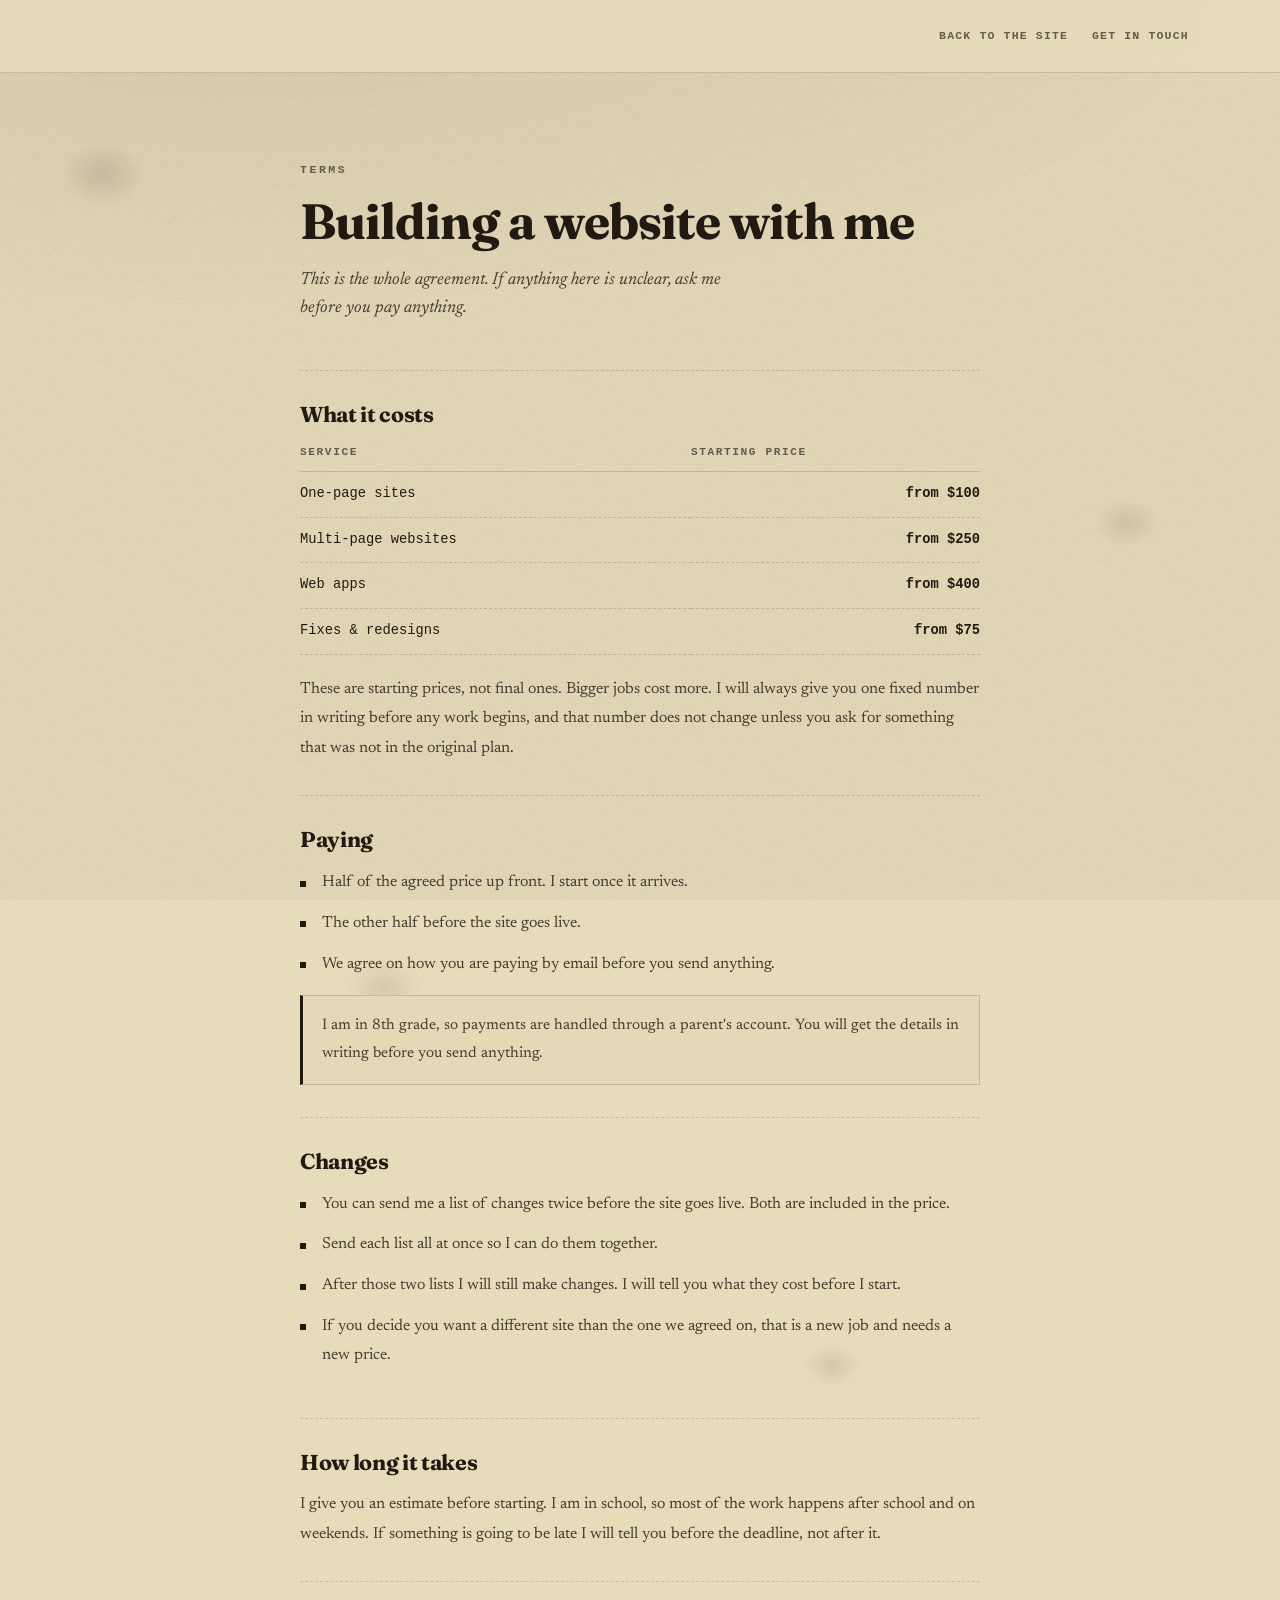
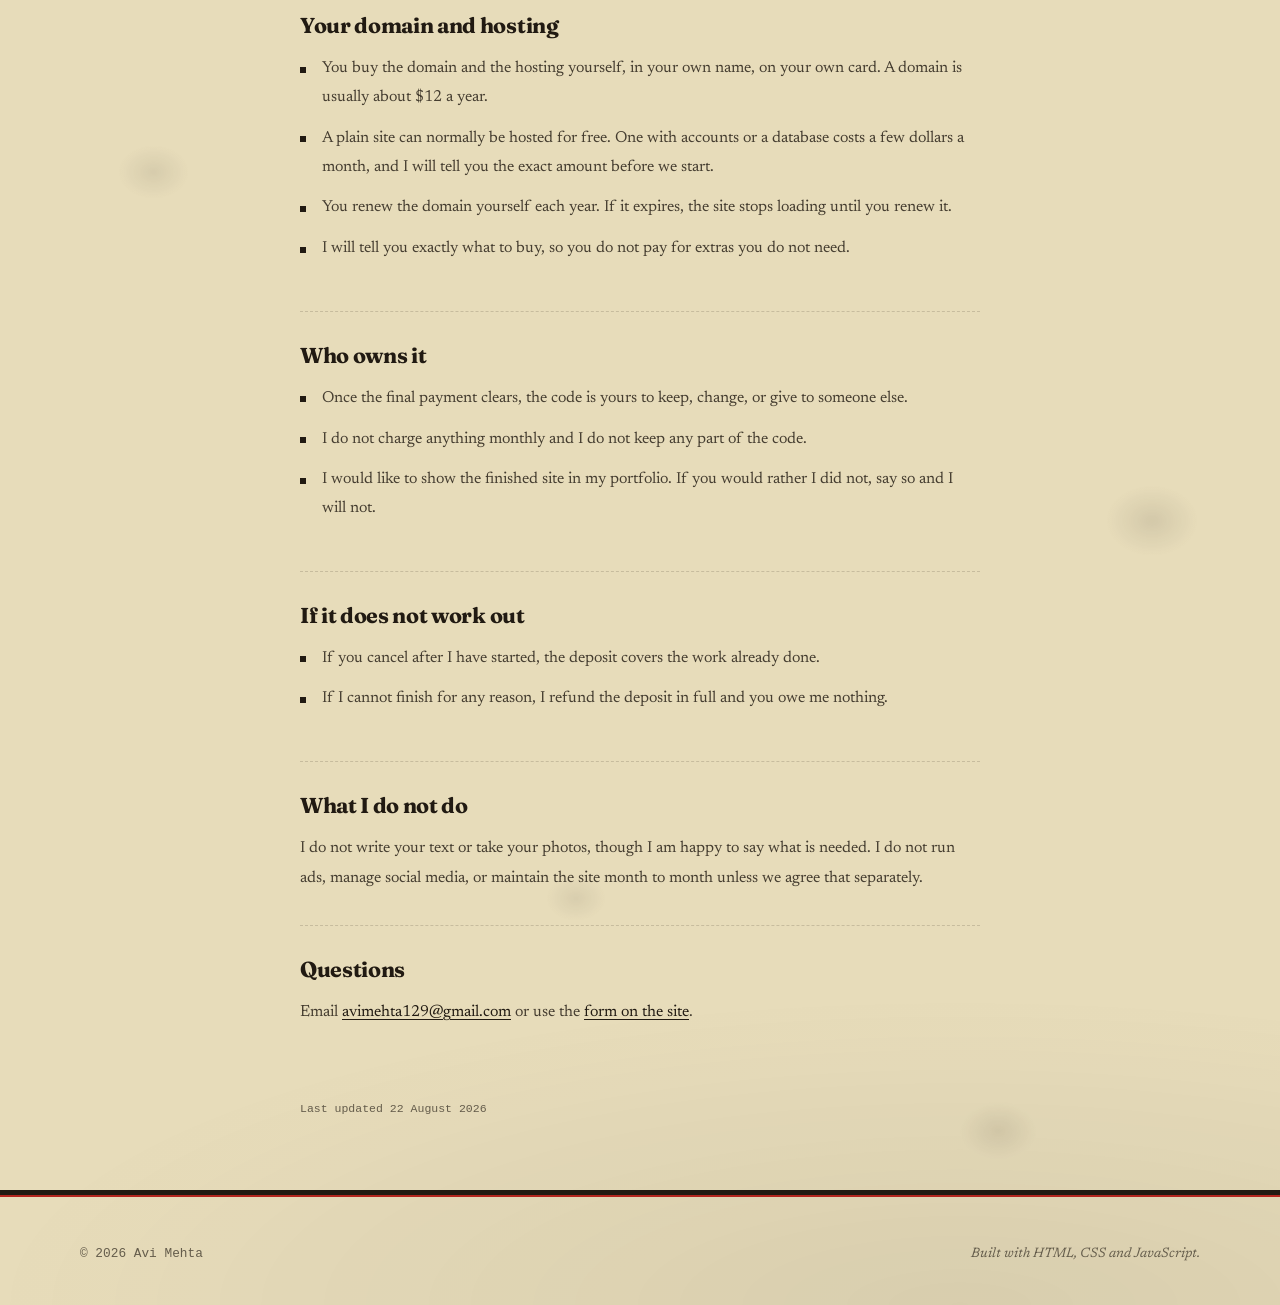
==== commit fa66b9ca: "Make the paper actually look old Shifted the base palette from a clean neutral off-white/gray to a y" ====
--- a/terms.html
+++ b/terms.html
@@ -28,6 +28,7 @@
 </head>
 <body>
   <div class="grain" aria-hidden="true"></div>
+  <div class="age-stains" aria-hidden="true"></div>
 
   <header class="topbar">
     <div class="wrap topbar-inner">
--- a/styles.css
+++ b/styles.css
@@ -1,8 +1,8 @@
 /* ============================================================
    Avi Mehta — Portfolio
-   Palette: newsprint grayscale, matched to a camo tee
-     #F2F0EA  paper   ·  #C9C5B9  fog
-     #736F63  slate   ·  #211E19  ink
+   Palette: aged newsprint
+     #E7DCBA  paper (yellowed)   ·  #C7B78E  fog
+     #7C6B4A  slate              ·  #211A12  ink
    Light (paper) by default. A dark "night edition" is available
    via the toggle.
    ============================================================ */
@@ -10,10 +10,10 @@
 /* ---------- The palette. Every other colour is one of these four,
      or a mix of two of them. Nothing else is introduced. ---------- */
 :root {
-  --paper: #F2F0EA;
-  --fog:   #C9C5B9;
-  --slate: #736F63;
-  --ink:   #211E19;
+  --paper: #E7DCBA;
+  --fog:   #C7B78E;
+  --slate: #7C6B4A;
+  --ink:   #211A12;
 }
 
 /* ---------- Tokens: light (default) ----------
@@ -53,15 +53,21 @@
   --mm-4: color-mix(in srgb, var(--slate) 68%, var(--paper));
   --mm-5: color-mix(in srgb, var(--fog) 55%, var(--ink));
 
+  /* One spot color, used narrowly: numerals, wayfinding, the misregistration
+     ghost, the price stamp and form errors. Never body text, links or fills
+     outside that list. 5.74:1 on paper, verified. */
+  --tabloid-red: #B3261E;
+
   --font-display: "Fraunces", Georgia, "Iowan Old Style", serif;
   --font-serif: "Newsreader", Georgia, "Iowan Old Style", serif;
   --font-mono: ui-monospace, SFMono-Regular, "SF Mono", Menlo, Consolas, monospace;
+  --font-stamp: "Anton", var(--font-mono);
 
   --wrap: 1120px;
-  --r-sm: 2px;
-  --r-md: 3px;
-  --r-lg: 4px;
-  --r-xl: 6px;
+  --r-sm: 0px;
+  --r-md: 0px;
+  --r-lg: 0px;
+  --r-xl: 2px;
 }
 
 /* ---------- Tokens: dark, "night edition" ----------
@@ -99,6 +105,9 @@
   --mm-3: var(--fog);
   --mm-4: color-mix(in srgb, var(--fog) 62%, var(--ink));
   --mm-5: var(--slate);
+
+  /* Lifted so the ghost/numerals still clear 4.5:1 against ink. 5.60:1 verified. */
+  --tabloid-red: color-mix(in srgb, #B3261E 55%, var(--paper) 45%);
 }
 
 /* ---------- Reset ---------- */
@@ -109,6 +118,7 @@
   -webkit-text-size-adjust: 100%;
 }
 body {
+  position: relative;
   margin: 0;
   background: var(--bg);
   color: var(--text);
@@ -160,10 +170,42 @@
 /* ---------- Newsprint texture ---------- */
 .grain {
   position: fixed; inset: 0; z-index: 1; pointer-events: none;
-  opacity: 0.45; mix-blend-mode: multiply;
+  opacity: 0.5; mix-blend-mode: multiply;
   background-image: url("data:image/svg+xml,%3Csvg xmlns='http://www.w3.org/2000/svg' width='200' height='200'%3E%3Cfilter id='n'%3E%3CfeTurbulence type='fractalNoise' baseFrequency='0.85' numOctaves='3' stitchTiles='stitch'/%3E%3CfeColorMatrix type='saturate' values='0'/%3E%3C/filter%3E%3Crect width='200' height='200' filter='url(%23n)' opacity='0.5'/%3E%3C/svg%3E");
 }
-:root[data-theme="dark"] .grain { opacity: 0.3; mix-blend-mode: overlay; }
+:root[data-theme="dark"] .grain { opacity: 0.32; mix-blend-mode: overlay; }
+
+/* ---------- Age: foxing stains and a worn top/bottom edge ----------
+   Real old newsprint doesn't yellow evenly — a handful of rust-brown
+   foxing spots, sparse, not a repeating pattern, plus a bit more wear at
+   the very top and bottom of the sheet than in the middle. This is
+   `absolute`, not `fixed`, and tied to `body` (position: relative, above)
+   so it sits on the PAGE and scrolls with it — a `fixed` version repeats
+   the exact same blotch at the same spot on every screenful, which reads
+   as dirt on the glass, not wear on the paper. Every spot below is a
+   one-off placed by percentage of the whole document, so it scales with
+   however long the page is instead of tiling into a visible grid. */
+.age-stains {
+  position: absolute; inset: 0; z-index: 1; pointer-events: none;
+  background-repeat: no-repeat;
+  background-image:
+    radial-gradient(ellipse 100% 14% at 20% 0%,   color-mix(in srgb, var(--ink) 16%, transparent), transparent 75%),
+    radial-gradient(ellipse 100% 14% at 75% 100%, color-mix(in srgb, var(--ink) 18%, transparent), transparent 75%),
+    radial-gradient(ellipse 60px 46px at 8% 6%,   color-mix(in srgb, var(--ink) 30%, transparent), transparent 70%),
+    radial-gradient(ellipse 45px 34px at 88% 18%, color-mix(in srgb, var(--ink) 24%, transparent), transparent 70%),
+    radial-gradient(ellipse 55px 42px at 30% 34%, color-mix(in srgb, var(--ink) 22%, transparent), transparent 70%),
+    radial-gradient(ellipse 40px 30px at 65% 47%, color-mix(in srgb, var(--ink) 26%, transparent), transparent 70%),
+    radial-gradient(ellipse 50px 38px at 12% 61%, color-mix(in srgb, var(--ink) 20%, transparent), transparent 70%),
+    radial-gradient(ellipse 65px 50px at 90% 73%, color-mix(in srgb, var(--ink) 24%, transparent), transparent 70%),
+    radial-gradient(ellipse 42px 32px at 45% 86%, color-mix(in srgb, var(--ink) 18%, transparent), transparent 70%),
+    radial-gradient(ellipse 55px 42px at 78% 94%, color-mix(in srgb, var(--ink) 22%, transparent), transparent 70%);
+  mix-blend-mode: multiply;
+  opacity: 0.4;
+}
+:root[data-theme="dark"] .age-stains { opacity: 0.3; mix-blend-mode: overlay; }
+
+@media print { .age-stains { display: none !important; } }
+
 .topbar, main, .footer { position: relative; z-index: 2; }
 
 /* ============================================================
@@ -191,10 +233,10 @@
   white-space: nowrap;
 }
 .nav a:hover { color: var(--text); }
-.nav a.active { color: var(--accent); }
+.nav a.active { color: var(--tabloid-red); }
 .nav a.active::after {
   content: ""; position: absolute; left: 0.7rem; right: 0.7rem; bottom: 0.1rem;
-  height: 2px; background: var(--accent);
+  height: 2px; background: var(--tabloid-red);
 }
 
 .topbar-actions { display: flex; align-items: center; gap: 0.5rem; margin-left: 0.5rem; }
@@ -212,7 +254,7 @@
 
 .scroll-progress {
   position: absolute; left: 0; bottom: -1px; height: 2px; width: 0%;
-  background: var(--accent-solid);
+  background: var(--tabloid-red);
   transition: width 0.1s linear;
 }
 
@@ -239,7 +281,6 @@
    ============================================================ */
 .hero {
   position: relative;
-  padding: clamp(4rem, 9vw, 7rem) 0 clamp(3.5rem, 7vw, 5.5rem);
   overflow: hidden;
   text-align: center;
 }
@@ -253,21 +294,75 @@
   -webkit-mask-image: radial-gradient(ellipse 70% 55% at 50% 0%, #000 20%, transparent 75%);
   opacity: 0.5; pointer-events: none;
 }
-.hero-inner { position: relative; z-index: 1; }
+.hero-inner {
+  position: relative; z-index: 1;
+  padding: clamp(4rem, 9vw, 7rem) 0 clamp(3.5rem, 7vw, 5.5rem);
+}
+
+/* ---------- Masthead: a band and an index, both full-bleed ----------
+   .hero has no ancestor .wrap and no side padding of its own, so a plain
+   100%-width child already reaches the true viewport edge. */
+.masthead-band, .masthead-index { position: relative; z-index: 1; width: 100%; }
+
+.masthead-band {
+  border-top: 3px solid var(--ink);
+  border-bottom: 1px solid var(--border-strong);
+}
+:root[data-theme="dark"] .masthead-band { border-top-color: var(--paper); }
+
+.masthead-band-inner {
+  display: flex; flex-wrap: wrap; justify-content: center; gap: 0.4rem 1.5rem;
+  padding-block: 0.55rem;
+  font-family: var(--font-mono); font-size: 0.72rem; letter-spacing: 0.1em;
+  text-transform: uppercase; color: var(--text-muted); text-align: center;
+}
+.masthead-band .masthead-dateline {
+  margin: 0; font-size: inherit; letter-spacing: inherit; color: inherit;
+}
+
+.masthead-index {
+  border-top: 1px dashed var(--border);
+  border-bottom: 4px double var(--ink);
+}
+:root[data-theme="dark"] .masthead-index { border-bottom-color: var(--paper); }
+
+.masthead-index-inner { display: flex; flex-wrap: wrap; list-style: none; margin: 0; padding: 0; }
+.masthead-index-inner li {
+  flex: 1 1 auto; border-left: 1px solid var(--border);
+  display: flex; align-items: baseline; justify-content: center; gap: 0.5rem;
+  padding: 0.6rem 1rem;
+  font-family: var(--font-mono); font-size: 0.72rem; font-weight: 600;
+  letter-spacing: 0.06em; text-transform: uppercase; color: var(--text-soft);
+}
+.masthead-index-inner li:first-child { border-left: none; }
+.mi-num { color: var(--tabloid-red); font-weight: 700; }
+
+@media (max-width: 640px) {
+  .masthead-index-inner { display: grid; grid-template-columns: repeat(2, 1fr); }
+  .masthead-index-inner li { border-left: none; border-bottom: 1px solid var(--border); }
+  .masthead-index-inner li:nth-child(odd) { border-right: 1px solid var(--border); }
+}
 
 .hero-copy { min-width: 0; max-width: 56ch; margin-inline: auto; }
 
 .masthead-kicker {
-  font-family: var(--font-mono); font-size: 0.72rem; font-weight: 700;
-  letter-spacing: 0.32em; text-transform: uppercase;
-  color: var(--text-muted); margin: 0 0 1rem;
+  display: inline-block;
+  font-family: var(--font-stamp); font-weight: 400;
+  font-size: 0.74rem; letter-spacing: 0.24em; text-transform: uppercase;
+  color: var(--on-accent); background: var(--tabloid-red);
+  padding: 0.4rem 0.95rem; margin: 0 0 1.5rem;
 }
 
 .hero-name {
-  font-size: clamp(3rem, 8.5vw, 5.4rem);
-  font-weight: 800; letter-spacing: -0.03em; line-height: 0.96;
-  margin: 0 0 0.9rem;
+  font-size: clamp(3.75rem, 13vw, 8.5rem);
+  font-weight: 900; letter-spacing: -0.035em; line-height: 0.88;
+  text-transform: uppercase;
+  margin: 0 0 1rem;
   color: var(--heading);
+  text-shadow: 6px 5px 0 var(--tabloid-red);
+}
+@media (max-width: 480px) {
+  .hero-name { text-shadow: 4px 3px 0 var(--tabloid-red); }
 }
 
 .masthead-dateline {
@@ -277,13 +372,24 @@
 }
 
 .masthead-rule {
-  width: 100%; max-width: 320px; margin: 1.5rem auto 2.25rem;
-  border-top: 3px solid var(--ink); border-bottom: 1px solid var(--ink);
-  padding-top: 3px;
-}
-:root[data-theme="dark"] .masthead-rule {
-  border-top-color: var(--paper); border-bottom-color: var(--paper);
-}
+  position: relative;
+  width: 100%; max-width: 420px; margin: 1.75rem auto 2.5rem;
+  border-top: 8px solid var(--ink); border-bottom: none;
+  padding-top: 6px;
+}
+.masthead-rule::after {
+  content: ""; position: absolute; top: 11px; left: 0; right: 0; height: 3px;
+  background: var(--tabloid-red);
+}
+.masthead-rule::before {
+  content: ""; position: absolute; left: 50%; top: 0;
+  width: 9px; height: 9px; z-index: 1;
+  background: var(--tabloid-red);
+  transform: translate(-50%, -50%) rotate(45deg);
+  box-shadow: 0 0 0 3px var(--paper);
+}
+:root[data-theme="dark"] .masthead-rule { border-top-color: var(--paper); }
+:root[data-theme="dark"] .masthead-rule::before { box-shadow: 0 0 0 3px var(--ink); }
 
 /* Stat strip — flex so it reads well at any number of stats. */
 .stat-strip {
@@ -293,12 +399,12 @@
 .stat { display: grid; gap: 0.15rem; }
 .stat-num {
   font-family: var(--font-mono); font-size: clamp(0.98rem, 1.5vw, 1.18rem);
-  font-weight: 700; line-height: 1.3; letter-spacing: -0.01em;
+  font-weight: 800; line-height: 1.3; letter-spacing: -0.01em;
   color: var(--heading);
 }
 .stat-label {
-  font-size: 0.72rem; letter-spacing: 0.07em; text-transform: uppercase;
-  color: var(--text-muted); font-weight: 500;
+  font-size: 0.72rem; letter-spacing: 0.09em; text-transform: uppercase;
+  color: var(--text-muted); font-weight: 700;
 }
 
 .hero-actions { display: flex; flex-wrap: wrap; justify-content: center; gap: 0.75rem; }
@@ -310,19 +416,28 @@
 .section-alt { background: var(--bg-alt); border-block: 1px solid var(--border); }
 
 .section-head {
-  display: flex; align-items: baseline; gap: 0.9rem;
-  padding-bottom: 0.9rem;
-  border-bottom: 3px solid var(--ink);
-  margin-bottom: clamp(2.25rem, 4vw, 3.25rem);
+  display: flex; align-items: flex-end; gap: 1.2rem;
+  padding-bottom: 1rem;
+  border-bottom: 6px solid var(--ink);
+  margin-bottom: clamp(2.75rem, 4.5vw, 3.75rem);
+  position: relative;
 }
 :root[data-theme="dark"] .section-head { border-bottom-color: var(--paper); }
+.section-head::after {
+  content: ""; position: absolute; left: 0; right: 0; bottom: -3px; height: 2px;
+  background: var(--tabloid-red);
+}
 .section-num {
-  font-family: var(--font-mono); font-size: 0.72rem; font-weight: 700;
-  color: var(--text-muted); letter-spacing: 0.14em; flex-shrink: 0;
+  font-family: var(--font-stamp); font-weight: 400;
+  font-size: clamp(2.75rem, 6.5vw, 4.75rem); line-height: 0.7;
+  letter-spacing: 0; text-transform: uppercase;
+  color: var(--tabloid-red); flex-shrink: 0;
 }
 .section-title {
-  font-size: clamp(1.9rem, 4.6vw, 2.9rem);
-  font-weight: 780; letter-spacing: -0.03em;
+  min-width: 0;
+  font-size: clamp(1.7rem, 5.5vw, 3.6rem);
+  font-weight: 900; letter-spacing: -0.035em; text-transform: uppercase;
+  text-shadow: 3px 3px 0 var(--tabloid-red);
 }
 .section-lede {
   max-width: 60ch; color: var(--text-soft); margin: 1rem 0 0;
@@ -331,8 +446,40 @@
 .section-head + .section-lede { margin-top: -1.5rem; margin-bottom: 2.5rem; }
 
 /* ---------- About ---------- */
-.prose { font-size: 1.05rem; color: var(--text-soft); max-width: 60ch; line-height: 1.8; }
+/* ---------- About: a real two-column story ----------
+   column-width caps at 2 columns and collapses to 1 on its own once the
+   container is too narrow — no breakpoint needed for that part. */
+.prose {
+  font-size: 1.02rem;
+  color: var(--text-soft);
+  max-width: 640px;
+  line-height: 1.6;
+  text-align: left;
+  column-width: 260px;
+  column-count: 2;
+  column-gap: 2.25rem;
+  column-rule: 1px solid var(--border-strong);
+  column-fill: balance;
+  hyphens: auto;
+  -webkit-hyphens: auto;
+  orphans: 2;
+  widows: 2;
+}
 .prose p + p { margin-top: 1.1rem; }
+
+.prose p:first-of-type::first-letter {
+  float: left;
+  font-family: var(--font-display);
+  font-weight: 900;
+  font-size: 3.2em;
+  line-height: 0.82;
+  padding: 0.02em 0.09em 0 0;
+  margin-top: 0.03em;
+  color: var(--heading);
+}
+
+@media (max-width: 480px) { .prose { column-count: 1; } }
+@media print { .prose { column-count: 1; } }
 
 /* ---------- Empty slots ----------
    Cards whose content is still a [placeholder] render as deliberate
@@ -359,23 +506,61 @@
   padding: 0.28rem 0.6rem; border-radius: var(--r-sm);
 }
 
+/* ---------- Shared card treatment ----------
+   Every card-like surface gets the same signature: a thick ink top border
+   with a thin red hairline right under it. On hover or focus the two merge
+   into one solid red edge — that's deliberate, not a rendering glitch. */
+.service, .learn-card, .contact-card, .contact-form, .mindmap {
+  position: relative;
+  background: var(--surface);
+  border: 1px solid var(--border);
+  border-top: 5px solid var(--ink);
+  border-radius: var(--r-lg);
+  transition: border-top-color 0.2s ease, transform 0.25s ease, box-shadow 0.25s ease;
+}
+:root[data-theme="dark"] .service,
+:root[data-theme="dark"] .learn-card,
+:root[data-theme="dark"] .contact-card,
+:root[data-theme="dark"] .contact-form,
+:root[data-theme="dark"] .mindmap { border-top-color: var(--paper); }
+
+.service::before, .learn-card::before, .contact-card::before,
+.contact-form::before, .mindmap::before {
+  content: ""; position: absolute; top: 0; left: -1px; right: -1px; height: 2px;
+  background: var(--tabloid-red); pointer-events: none;
+}
+
+.service:hover, .learn-card:hover,
+a.contact-card:hover, a.contact-card:focus-visible {
+  border-top-color: var(--tabloid-red);
+}
+/* The dark-theme override two rules up (:root[data-theme="dark"] .contact-card,
+   specificity 0,3,0) otherwise beats a.contact-card:focus-visible (0,2,1) and
+   silently wins, so hover/focus feedback would do nothing in dark mode. */
+:root[data-theme="dark"] .service:hover,
+:root[data-theme="dark"] .learn-card:hover,
+:root[data-theme="dark"] a.contact-card:hover,
+:root[data-theme="dark"] a.contact-card:focus-visible {
+  border-top-color: var(--tabloid-red);
+}
+
+/* Placeholder cards stay quiet — the ink/red signature would fight the
+   deliberately unfinished, dashed look .is-slot already has. */
+.is-slot { border-top-style: dashed; border-top-color: var(--border-strong); }
+.is-slot::before { display: none; }
+
 /* ---------- Skills mind map ---------- */
 .skills-grid { display: block; }
 
 .mindmap {
-  background: var(--surface);
-  border: 1px solid var(--border);
-  border-top: 3px solid var(--ink);
-  border-radius: var(--r-lg);
   padding: clamp(1.25rem, 3vw, 2.25rem);
   overflow: hidden;
 }
-:root[data-theme="dark"] .mindmap { border-top-color: var(--paper); }
 
 .mm-svg { display: block; width: 100%; height: auto; margin-inline: auto; max-width: 780px; }
 
 .mm-node { transition: fill 0.25s ease, stroke 0.25s ease; }
-.mm-node-root { fill: var(--accent-solid); stroke: none; }
+.mm-node-root { fill: var(--tabloid-red); stroke: none; }
 .mm-node-branch { stroke: none; }
 .mm-node-leaf { fill: var(--surface); stroke-width: 1.5; stroke-opacity: 0.55; }
 
@@ -412,17 +597,14 @@
 
 /* ---------- Currently learning ---------- */
 .learning-grid { display: grid; grid-template-columns: repeat(auto-fit, minmax(250px, 1fr)); gap: 1.25rem; }
-.learn-card {
-  background: var(--surface); border: 1px solid var(--border);
-  border-radius: var(--r-lg); padding: 1.5rem;
-  transition: transform 0.25s ease, border-color 0.25s ease, box-shadow 0.25s ease;
-}
-.learn-card:hover { transform: translateY(-3px); border-color: var(--accent-line); box-shadow: var(--shadow); }
+.learn-card { padding: 1.5rem; }
+.learn-card:hover { transform: translateY(-3px); box-shadow: var(--shadow); }
 .learn-icon {
   display: grid; place-items: center; width: 36px; height: 36px;
-  border-radius: var(--r-sm); margin-bottom: 0.9rem;
-  background: var(--accent-soft); color: var(--accent); font-size: 0.95rem;
-}
+  margin-bottom: 0.9rem;
+  background: var(--ink); color: var(--paper); font-size: 0.95rem;
+}
+:root[data-theme="dark"] .learn-icon { background: var(--paper); color: var(--ink); }
 .learn-card h3 { font-size: 0.98rem; margin-bottom: 0.4rem; font-family: var(--font-mono); letter-spacing: -0.01em; }
 .learn-card p { font-size: 0.88rem; color: var(--text-muted); line-height: 1.65; font-style: italic; }
 
@@ -434,14 +616,7 @@
 .contact-grid { display: grid; gap: 1rem; }
 
 /* ---------- Contact form ---------- */
-.contact-form {
-  background: var(--surface);
-  border: 1px solid var(--border);
-  border-top: 3px solid var(--ink);
-  border-radius: var(--r-lg);
-  padding: clamp(1.4rem, 2.5vw, 2rem);
-}
-:root[data-theme="dark"] .contact-form { border-top-color: var(--paper); }
+.contact-form { padding: clamp(1.4rem, 2.5vw, 2rem); }
 .field { margin-bottom: 1.1rem; }
 .field label {
   display: block;
@@ -470,11 +645,11 @@
   box-shadow: 0 0 0 3px var(--accent-soft);
 }
 .field input.invalid,
-.field textarea.invalid { border-color: var(--accent-solid); }
+.field textarea.invalid { border-color: var(--tabloid-red); }
 
 .field-error {
   margin: 0.4rem 0 0;
-  font-size: 0.8rem; color: var(--accent);
+  font-size: 0.8rem; color: var(--tabloid-red);
   min-height: 1em;
 }
 .field-error:empty { min-height: 0; }
@@ -493,30 +668,24 @@
   min-height: 1.2em;
 }
 .form-status.is-ok { color: var(--text-muted); }
-.form-status.is-error { color: var(--accent); font-weight: 600; }
+.form-status.is-error { color: var(--tabloid-red); font-weight: 600; }
 .form-status.is-error::before { content: "! "; }
 
 .contact-card {
   display: block; text-decoration: none;
-  background: var(--surface); border: 1px solid var(--border);
-  border-radius: var(--r-lg); padding: 1.6rem;
+  padding: 1.6rem;
   color: inherit;
-  transition: transform 0.25s ease, border-color 0.25s ease, box-shadow 0.25s ease;
-}
-a.contact-card:hover {
-  transform: translateY(-4px);
-  border-color: var(--accent-line);
-  box-shadow: var(--shadow);
-}
+}
+a.contact-card:hover { transform: translateY(-4px); box-shadow: var(--shadow); }
 .contact-card.is-static { cursor: default; }
 
 .contact-icon {
   display: grid; place-items: center; width: 38px; height: 38px;
-  border-radius: var(--r-sm); margin-bottom: 1rem;
-  background: var(--accent-soft); color: var(--accent);
-  border: 1px solid var(--accent-line);
+  margin-bottom: 1rem;
+  background: var(--ink); color: var(--paper);
   font-size: 1rem;
 }
+:root[data-theme="dark"] .contact-icon { background: var(--paper); color: var(--ink); }
 .contact-card h3 {
   font-family: var(--font-mono); font-size: 0.72rem; font-weight: 600;
   letter-spacing: 0.16em; text-transform: uppercase;
@@ -535,7 +704,12 @@
 .contact-note { font-size: 0.85rem; color: var(--text-muted); margin: 0; font-style: italic; }
 
 /* ---------- Footer ---------- */
-.footer { padding: 3rem 0; border-top: 1px solid var(--border); }
+.footer { position: relative; padding: 3rem 0 2.5rem; border-top: 5px solid var(--ink); }
+:root[data-theme="dark"] .footer { border-top-color: var(--paper); }
+.footer::before {
+  content: ""; position: absolute; top: 0; left: 0; right: 0; height: 2px;
+  background: var(--tabloid-red);
+}
 .footer-inner { display: flex; flex-wrap: wrap; gap: 0.75rem; justify-content: space-between; align-items: center; }
 .footer p { margin: 0; font-size: 0.8rem; color: var(--text-muted); font-family: var(--font-mono); }
 .footer p.footer-note { font-family: var(--font-serif); font-style: italic; font-size: 0.85rem; }
@@ -601,6 +775,11 @@
 @media (max-width: 480px) {
   body { font-size: 16px; }
   .hero-actions .btn { flex: 1 1 100%; }
+
+  /* The numeral and a long title (e.g. "Currently Learning") no longer fit
+     comfortably side by side at phone width, so the numeral moves above. */
+  .section-head { flex-direction: column; align-items: flex-start; gap: 0.3rem; }
+  .section-num { font-size: clamp(1.8rem, 11vw, 2.75rem); }
 }
 
 /* ============================================================
@@ -620,23 +799,29 @@
     --border: color-mix(in srgb, var(--ink) 22%, #fff);
     --border-strong: color-mix(in srgb, var(--ink) 45%, #fff);
     --shadow-sm: none; --shadow: none; --shadow-lg: none;
+    --tabloid-red: var(--ink);
   }
   .topbar, .hero-actions, .footer-note, .skip-link, .scroll-progress,
   .contact-form { display: none !important; }
   body { font-size: 10.5pt; line-height: 1.45; }
   .hero { padding: 0 0 1rem; }
   .hero::before, .hero::after { display: none; }
-  .hero-name { font-size: 24pt; color: var(--ink); }
+  .hero-name { font-size: 24pt; color: var(--ink); text-shadow: none; }
   .stat-num { color: var(--ink); }
   .section { padding: 0.9rem 0; break-inside: avoid; }
   .wrap { width: 100%; }
-  .section-title { font-size: 15pt; }
+  .section-title { font-size: 15pt; text-shadow: none; }
+  .chapter-title { text-shadow: none; }
   .contact-card, .learn-card, .mindmap {
     break-inside: avoid; box-shadow: none; border: 1px solid color-mix(in srgb, var(--ink) 20%, #fff);
   }
   .reveal { opacity: 1 !important; transform: none !important; }
   a { color: var(--ink); text-decoration: none; }
   .grain { display: none !important; }
+}
+
+@media (forced-colors: active) {
+  .hero-name, .section-title, .chapter-title { text-shadow: none; }
 }
 
 /* ============================================================
@@ -670,15 +855,16 @@
   .chapter.active { opacity: 1; transform: none; pointer-events: auto; }
 
   .chapter-num {
-    font-family: var(--font-mono); font-size: 0.72rem;
-    letter-spacing: 0.14em; color: var(--text-muted);
+    font-family: var(--font-stamp); font-weight: 400; font-size: 1.05rem;
+    letter-spacing: 0.12em; text-transform: uppercase; color: var(--tabloid-red);
     margin: 0 0 1.1rem;
   }
   .chapter-num span { color: var(--text-muted); }
   .chapter-title {
-    font-size: clamp(2.2rem, 4vw, 3.4rem);
-    font-weight: 780; letter-spacing: -0.035em;
+    font-size: clamp(2.4rem, 4.2vw, 3.8rem);
+    font-weight: 900; letter-spacing: -0.04em; text-transform: uppercase;
     line-height: 1.02; margin: 0 0 1.2rem;
+    text-shadow: 3px 3px 0 var(--tabloid-red);
   }
   .chapter-lede {
     font-size: 1rem; line-height: 1.75; font-style: italic;
@@ -708,8 +894,8 @@
   .rail-item a:hover::before,
   .rail-item a:focus-visible::before { width: 30px; background: var(--accent); }
 
-  .rail-item.on a { color: var(--accent); opacity: 1; }
-  .rail-item.on a::before { width: 42px; background: var(--accent); }
+  .rail-item.on a { color: var(--tabloid-red); opacity: 1; }
+  .rail-item.on a::before { width: 42px; background: var(--tabloid-red); }
 
   .split-right .section {
     display: grid; align-content: center;
@@ -753,25 +939,30 @@
    SERVICES & PROCESS
    ============================================================ */
 
-.services-grid { display: grid; gap: 1.1rem; }
+.services-grid { display: block; }
+
+.briefs-box { border: 2px solid var(--ink); background: var(--surface); }
+:root[data-theme="dark"] .briefs-box { border-color: var(--paper); }
 
 .service {
-  position: relative;
-  background: var(--surface);
-  border: 1px solid var(--border);
-  border-radius: var(--r-lg);
-  padding: 1.7rem 1.8rem;
-  transition: border-color 0.25s ease, transform 0.25s ease;
-}
-.service:hover { border-color: var(--accent-line); transform: translateX(5px); }
+  padding: 1.25rem 1.5rem;
+  border: none;
+  border-radius: 0;
+  background: transparent;
+  border-bottom: 1px dashed var(--border);
+  transition: background 0.2s ease;
+}
+.service:last-child { border-bottom: none; }
+.service::before { display: none; }
+.service:hover { transform: none; background: var(--surface-2); }
 
 .service-icon {
   display: inline-grid; place-items: center;
-  width: 34px; height: 34px; border-radius: var(--r-sm);
-  background: var(--accent-soft); color: var(--accent);
-  border: 1px solid var(--accent-line);
+  width: 34px; height: 34px;
+  background: var(--ink); color: var(--paper);
   font-size: 0.9rem; margin-bottom: 1rem;
 }
+:root[data-theme="dark"] .service-icon { background: var(--paper); color: var(--ink); }
 .service h3 { font-size: 1.2rem; letter-spacing: -0.02em; margin-bottom: 0.6rem; padding-right: 6.5rem; }
 .service-desc {
   font-size: 0.98rem; line-height: 1.8; font-style: italic;
@@ -784,21 +975,20 @@
   color: var(--text-muted);
   background: var(--surface-2);
   border: 1px solid var(--border);
-  border-radius: var(--r-sm);
   padding: 0.26rem 0.6rem;
 }
 
 .service-price {
   position: absolute; top: 1.5rem; right: 1.6rem;
-  font-family: var(--font-mono); font-size: 0.74rem; font-weight: 600;
-  letter-spacing: 0.04em;
-  color: var(--text);
-  background: var(--surface-2);
-  border: 1px solid var(--border-strong);
-  border-radius: var(--r-sm);
+  font-family: var(--font-stamp); font-weight: 400;
+  font-size: 0.8rem; letter-spacing: 0.06em;
+  color: var(--paper);
+  background: var(--ink);
   padding: 0.28rem 0.65rem;
   white-space: nowrap;
-}
+  transform: rotate(-2deg);
+}
+:root[data-theme="dark"] .service-price { background: var(--paper); color: var(--ink); }
 
 .pricing-note {
   margin: 1.6rem 0 0;
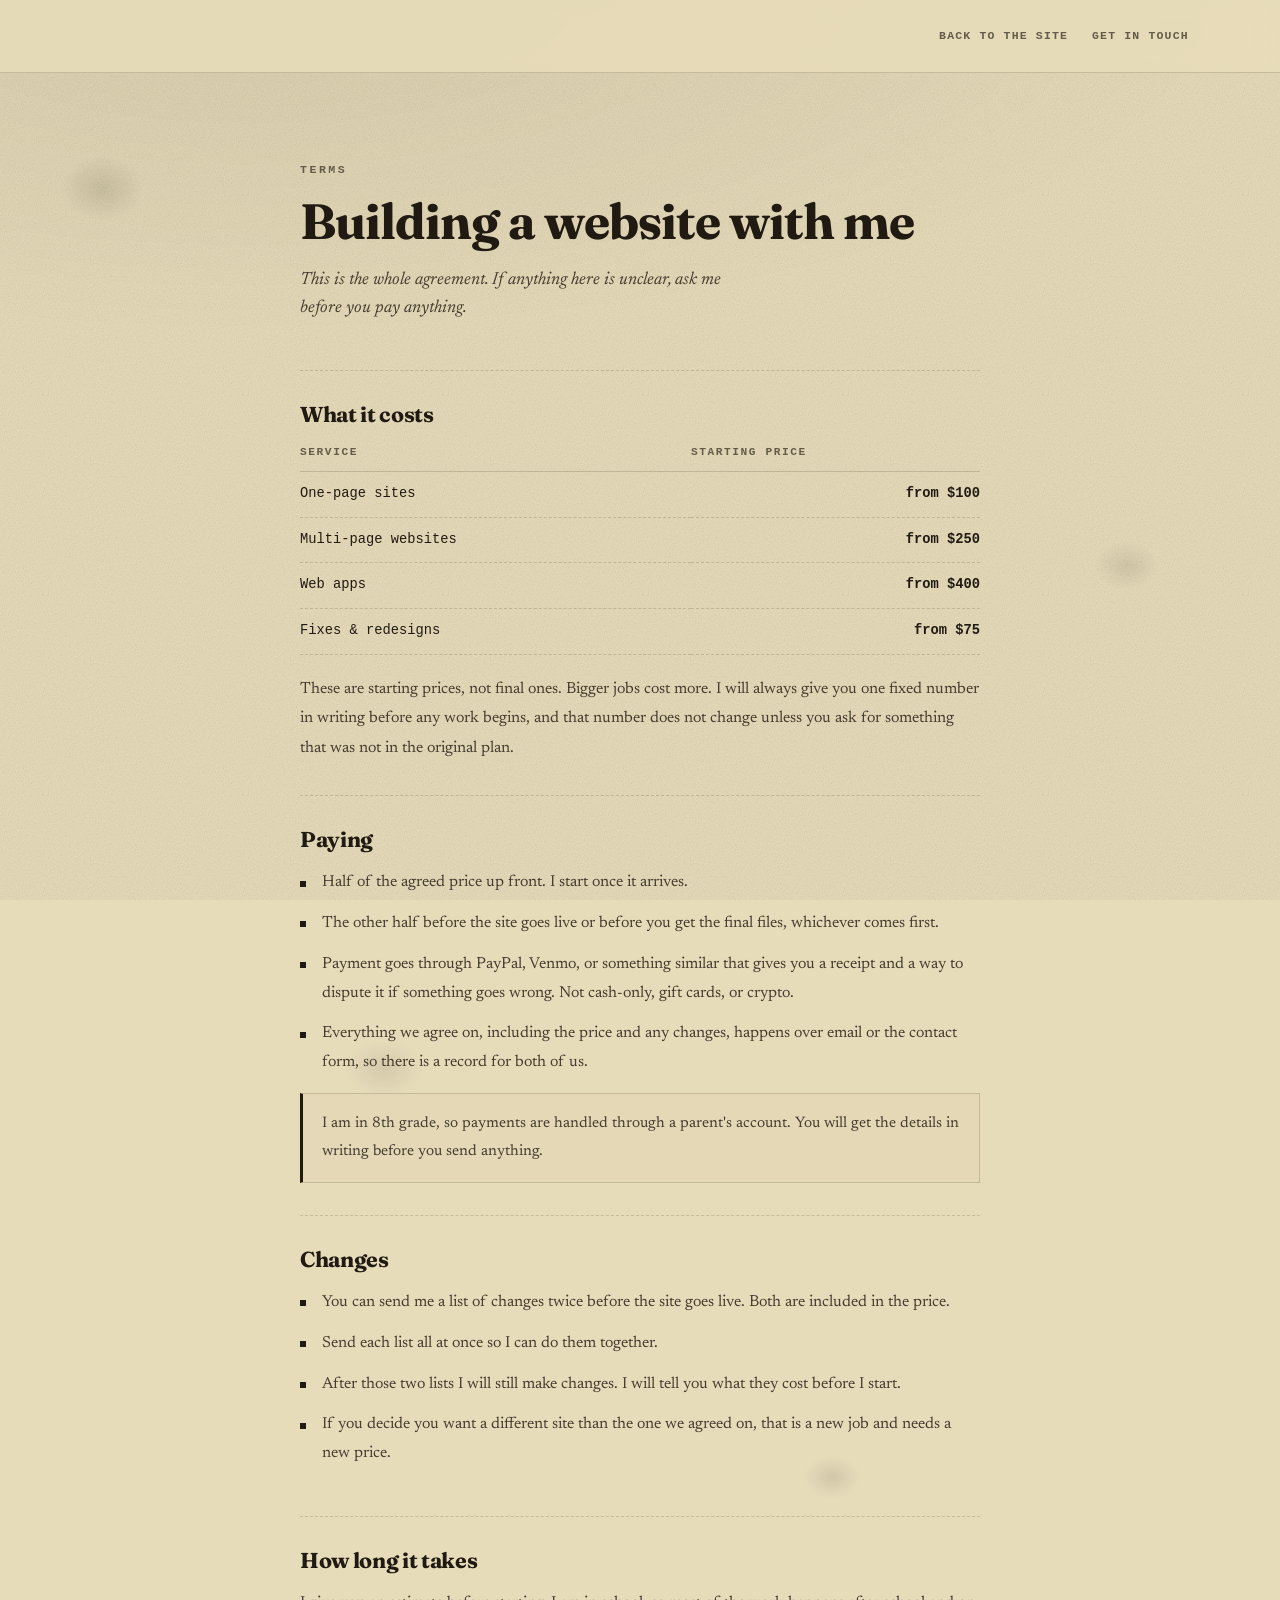
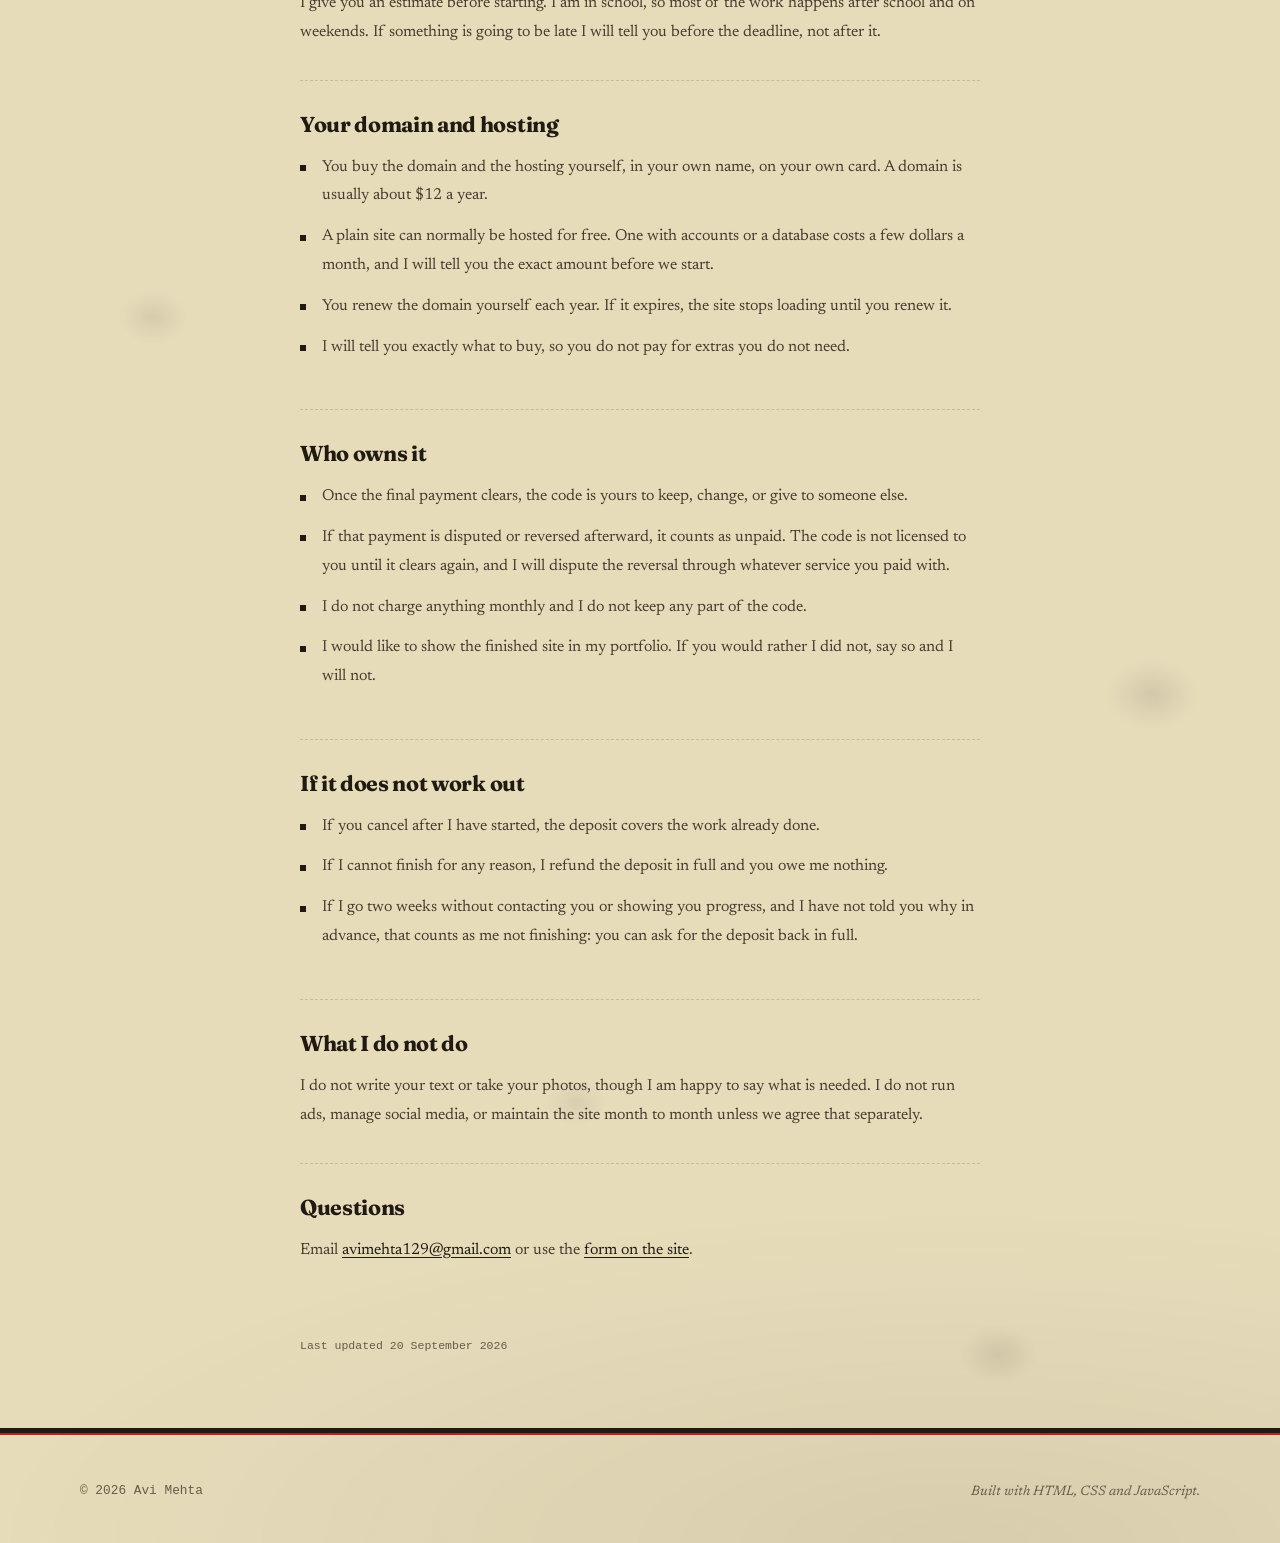
==== commit 29d1cff2: "Add real protection against getting scammed, both directions Paying: payment now has to go through s" ====
--- a/terms.html
+++ b/terms.html
@@ -73,8 +73,17 @@
         <h2>Paying</h2>
         <ul>
           <li>Half of the agreed price up front. I start once it arrives.</li>
-          <li>The other half before the site goes live.</li>
-          <li>We agree on how you are paying by email before you send anything.</li>
+          <li>The other half before the site goes live or before you get the final files, whichever comes first.</li>
+          <li>
+            Payment goes through PayPal, Venmo, or something similar that
+            gives you a receipt and a way to dispute it if something goes
+            wrong. Not cash-only, gift cards, or crypto.
+          </li>
+          <li>
+            Everything we agree on, including the price and any changes,
+            happens over email or the contact form, so there is a record for
+            both of us.
+          </li>
         </ul>
         <p class="legal-note">
           I am in 8th grade, so payments are handled through a parent's
@@ -139,6 +148,12 @@
         <h2>Who owns it</h2>
         <ul>
           <li>Once the final payment clears, the code is yours to keep, change, or give to someone else.</li>
+          <li>
+            If that payment is disputed or reversed afterward, it counts as
+            unpaid. The code is not licensed to you until it clears again,
+            and I will dispute the reversal through whatever service you
+            paid with.
+          </li>
           <li>I do not charge anything monthly and I do not keep any part of the code.</li>
           <li>
             I would like to show the finished site in my portfolio. If you
@@ -157,6 +172,11 @@
           <li>
             If I cannot finish for any reason, I refund the deposit in full
             and you owe me nothing.
+          </li>
+          <li>
+            If I go two weeks without contacting you or showing you progress,
+            and I have not told you why in advance, that counts as me not
+            finishing: you can ask for the deposit back in full.
           </li>
         </ul>
       </section>
@@ -178,7 +198,7 @@
         </p>
       </section>
 
-      <p class="legal-updated">Last updated 22 August 2026</p>
+      <p class="legal-updated">Last updated 20 September 2026</p>
     </div>
   </main>
 
--- a/styles.css
+++ b/styles.css
@@ -296,7 +296,7 @@
 }
 .hero-inner {
   position: relative; z-index: 1;
-  padding: clamp(4rem, 9vw, 7rem) 0 clamp(3.5rem, 7vw, 5.5rem);
+  padding: clamp(2.5rem, 5vw, 4rem) 0 clamp(2.25rem, 4vw, 3.25rem);
 }
 
 /* ---------- Masthead: a band and an index, both full-bleed ----------
@@ -412,14 +412,14 @@
 /* ============================================================
    Sections
    ============================================================ */
-.section { padding: clamp(4rem, 9vw, 6.5rem) 0; position: relative; }
+.section { padding: clamp(2.5rem, 5vw, 4rem) 0; position: relative; }
 .section-alt { background: var(--bg-alt); border-block: 1px solid var(--border); }
 
 .section-head {
   display: flex; align-items: flex-end; gap: 1.2rem;
   padding-bottom: 1rem;
   border-bottom: 6px solid var(--ink);
-  margin-bottom: clamp(2.75rem, 4.5vw, 3.75rem);
+  margin-bottom: clamp(1.5rem, 2.5vw, 2.25rem);
   position: relative;
 }
 :root[data-theme="dark"] .section-head { border-bottom-color: var(--paper); }
@@ -898,8 +898,7 @@
   .rail-item.on a::before { width: 42px; background: var(--tabloid-red); }
 
   .split-right .section {
-    display: grid; align-content: center;
-    padding: clamp(3.5rem, 7vw, 5.5rem) 0;
+    padding: clamp(2.25rem, 4vw, 3.25rem) 0;
   }
   .split-right .wrap {
     width: min(100% - 4rem, 660px);
@@ -924,14 +923,6 @@
 }
 
 @media (min-width: 1000px) {
-  /* Each chapter holds the screen for longer than it needs, so you
-     arrive, settle, read, and only then move on. */
-  .split-right .section { min-height: 112vh; scroll-snap-align: center; }
-
-  /* Snapping is for browsers doing their own scrolling. When the damped
-     scroller is active it drives the page, so snap would fight it. */
-  html:not(.js-scroll) { scroll-snap-type: y proximity; }
-
   .chapter-deck { min-height: 240px; }
 }
 
@@ -1091,10 +1082,6 @@
   transform: rotate(45deg);
 }
 
-/* The damped scroller positions the page itself; native smooth scrolling
-   would animate on top of it and the two would stutter. */
-html.js-scroll { scroll-behavior: auto; }
-
 /* ============================================================
    TERMS PAGE
    ============================================================ */
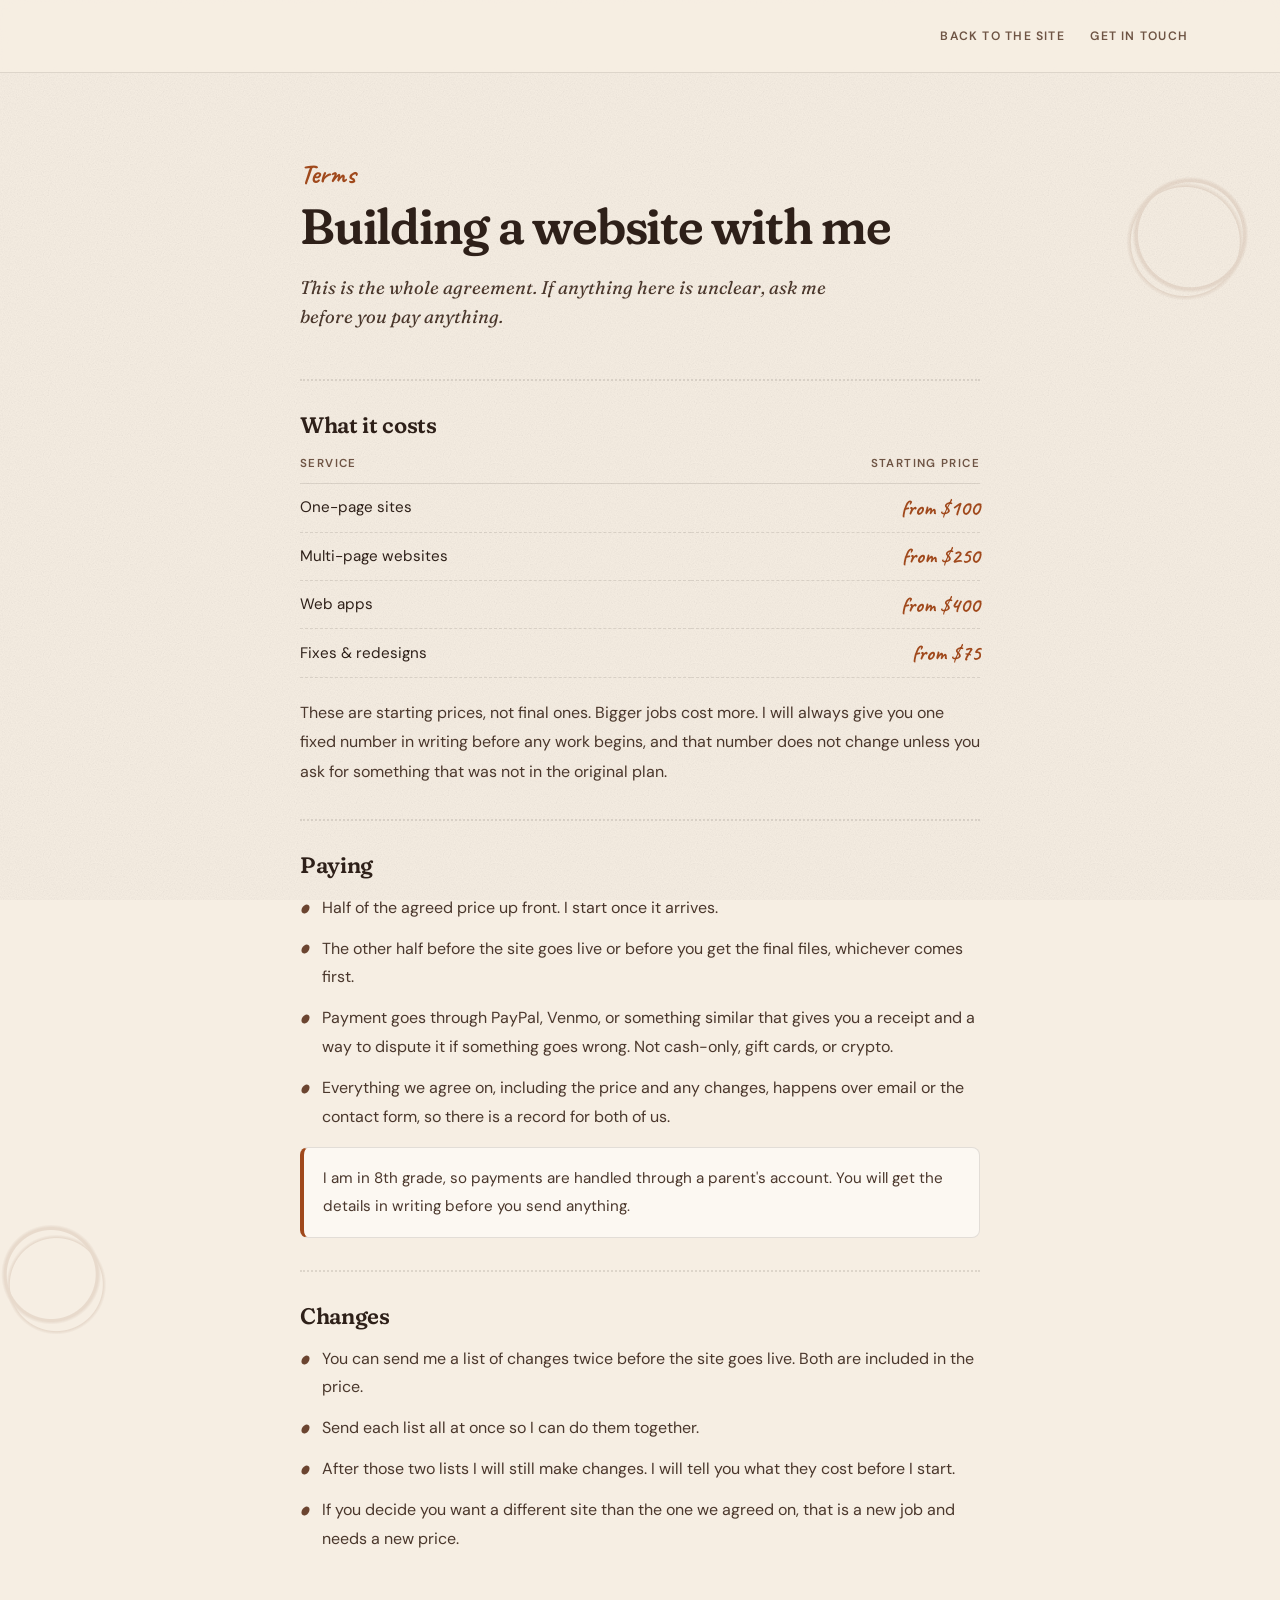
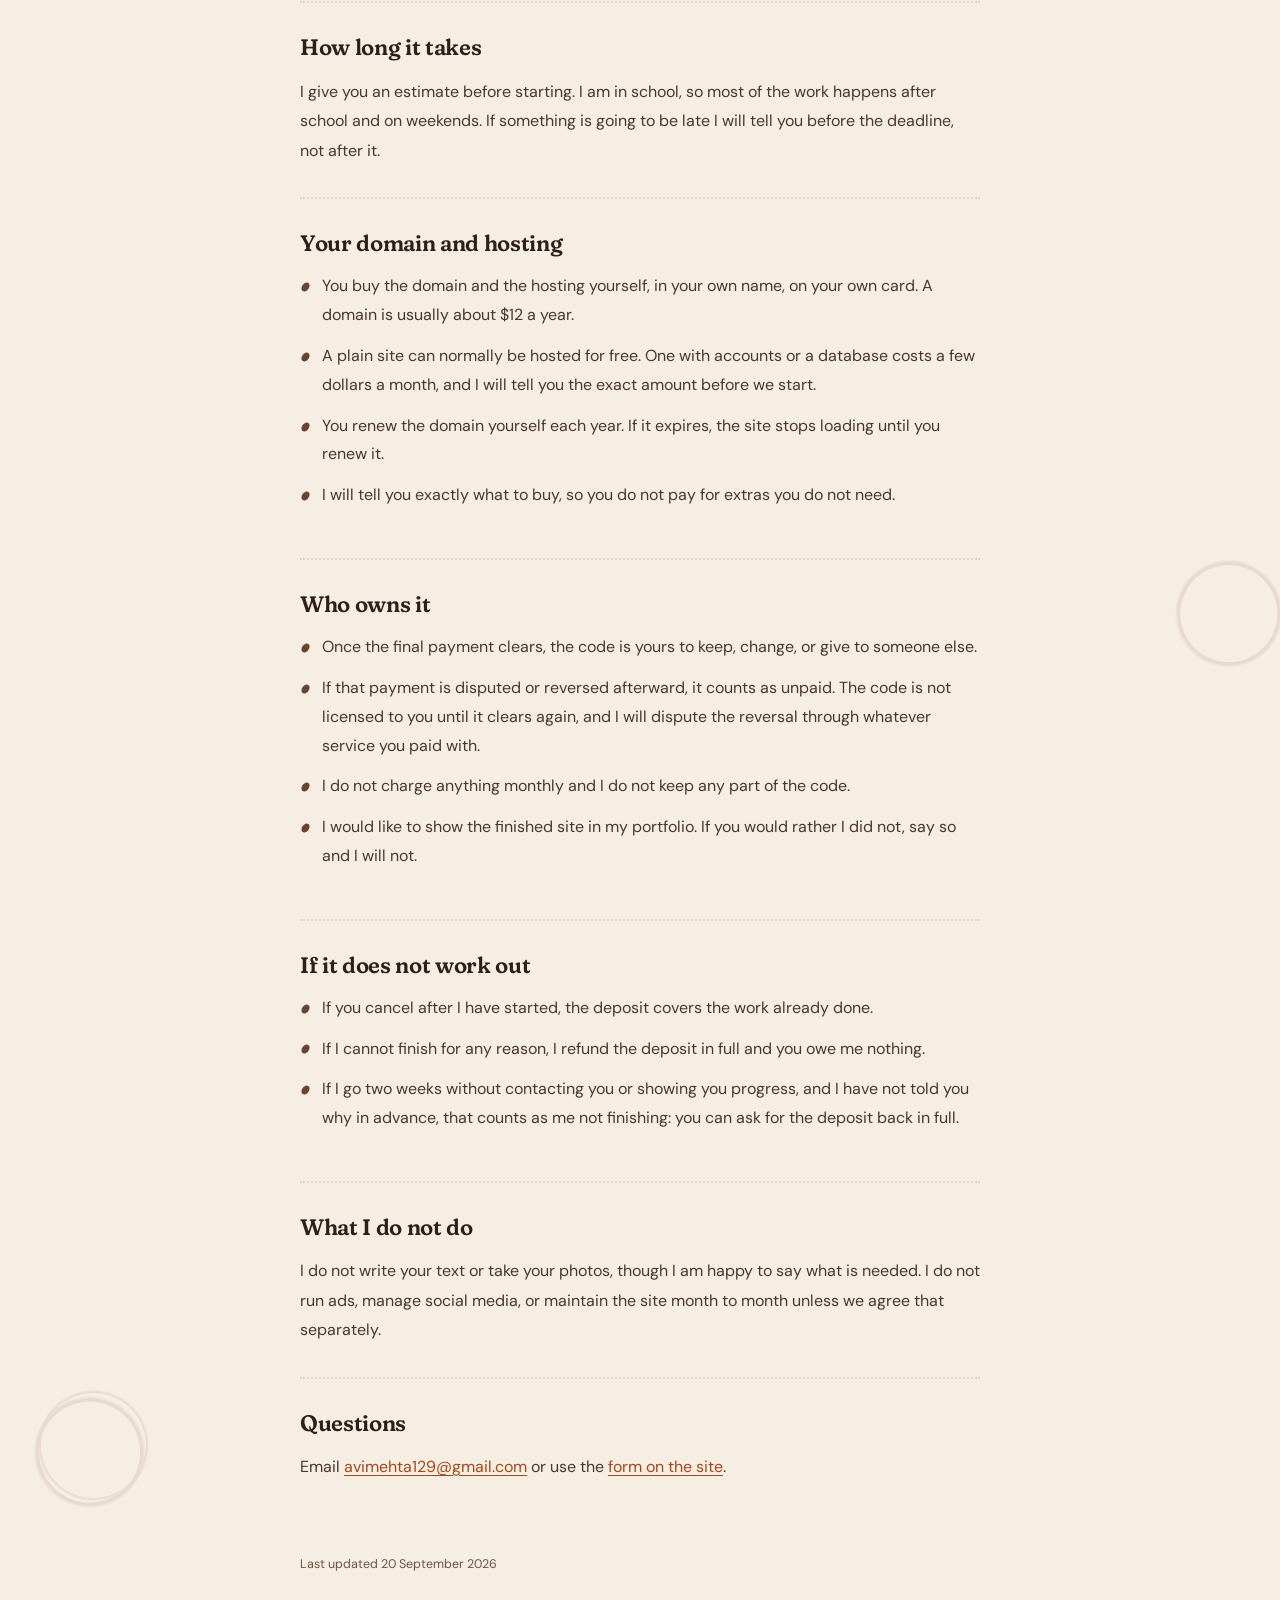
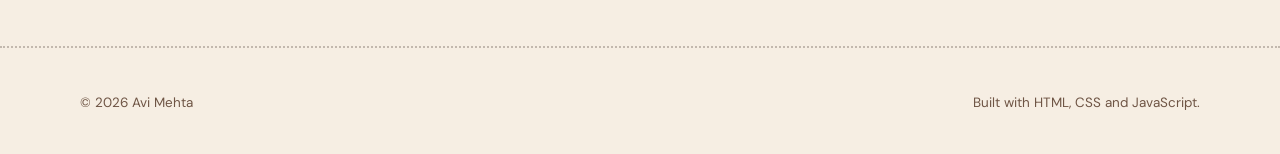
==== commit e3837f9f: "Retheme the site as a coffee shop Swap the newspaper look for a café: cream and espresso palette wit" ====
--- a/terms.html
+++ b/terms.html
@@ -7,7 +7,7 @@
   <meta name="description" content="How pricing, payment, changes, domains and ownership work when Avi Mehta builds you a website.">
   <link rel="preconnect" href="https://fonts.googleapis.com">
   <link rel="preconnect" href="https://fonts.gstatic.com" crossorigin>
-  <link rel="stylesheet" href="https://fonts.googleapis.com/css2?family=Fraunces:ital,opsz,wght@0,9..144,400..900;1,9..144,400..700&family=Newsreader:ital,opsz,wght@0,6..72,400..700;1,6..72,400..600&display=swap">
+  <link rel="stylesheet" href="https://fonts.googleapis.com/css2?family=Caveat:wght@500..700&family=DM+Sans:ital,opsz,wght@0,9..40,400..700;1,9..40,400..600&family=Fraunces:ital,opsz,wght,SOFT,WONK@0,9..144,400..800,0..100,0..1;1,9..144,400..700,0..100,0..1&display=swap">
   <link rel="stylesheet" href="styles.css">
   <script>
     /* Match whatever theme they chose on the main page. */
@@ -28,7 +28,7 @@
 </head>
 <body>
   <div class="grain" aria-hidden="true"></div>
-  <div class="age-stains" aria-hidden="true"></div>
+  <div class="coffee-rings" aria-hidden="true"></div>
 
   <header class="topbar">
     <div class="wrap topbar-inner">
@@ -209,4 +209,4 @@
     </div>
   </footer>
 </body>
-</html>
+</html>
--- a/styles.css
+++ b/styles.css
@@ -1,113 +1,123 @@
 /* ============================================================
    Avi Mehta — Portfolio
-   Palette: aged newsprint
-     #E7DCBA  paper (yellowed)   ·  #C7B78E  fog
-     #7C6B4A  slate              ·  #211A12  ink
-   Light (paper) by default. A dark "night edition" is available
+   Theme: corner café
+     #F6EEE3  cream (the page)    ·  #FCF8F2  foam (cards)
+     #A0491C  cinnamon (accent)   ·  #2E2019  espresso (text)
+   Light by default. A dark "after hours" roast is available
    via the toggle.
    ============================================================ */
 
-/* ---------- The palette. Every other colour is one of these four,
-     or a mix of two of them. Nothing else is introduced. ---------- */
+/* ---------- The palette ---------- */
 :root {
-  --paper: #E7DCBA;
-  --fog:   #C7B78E;
-  --slate: #7C6B4A;
-  --ink:   #211A12;
+  --cream:    #F6EEE3;
+  --foam:     #FCF8F2;
+  --latte:    #E8D8C3;
+  --mocha:    #6E5444;
+  --espresso: #2E2019;
+  --cinnamon: #A0491C;
 }
 
 /* ---------- Tokens: light (default) ----------
-   Paper is the ground. Surfaces deepen by mixing fog into paper. */
+   Every text/background pair below clears 4.5:1, verified. */
 :root {
-  --bg:            var(--paper);
-  --bg-alt:        color-mix(in srgb, var(--fog) 22%, var(--paper));
-  --surface:       color-mix(in srgb, var(--fog) 10%, var(--paper));
-  --surface-2:     color-mix(in srgb, var(--fog) 30%, var(--paper));
-  --surface-3:     color-mix(in srgb, var(--fog) 46%, var(--paper));
-
-  --text:          var(--ink);
-  --text-soft:     color-mix(in srgb, var(--ink) 82%, var(--paper));
-  --text-muted:    color-mix(in srgb, var(--ink) 66%, var(--paper));
-  --heading:       var(--ink);
-
-  --accent:        var(--ink);
-  --accent-solid:  var(--ink);
-  --accent-deep:   color-mix(in srgb, var(--ink) 85%, var(--slate));
-  --accent-soft:   color-mix(in srgb, var(--ink) 8%, transparent);
-  --accent-line:   color-mix(in srgb, var(--ink) 32%, transparent);
-
-  --border:        color-mix(in srgb, var(--ink) 16%, transparent);
-  --border-strong: color-mix(in srgb, var(--ink) 34%, transparent);
-
-  --shadow-sm: 0 1px 2px color-mix(in srgb, var(--ink) 10%, transparent);
-  --shadow:    0 1px 0 color-mix(in srgb, var(--ink) 14%, transparent),
-               0 8px 20px color-mix(in srgb, var(--ink) 8%, transparent);
-  --shadow-lg: 0 2px 0 color-mix(in srgb, var(--ink) 16%, transparent),
-               0 16px 34px color-mix(in srgb, var(--ink) 12%, transparent);
-  --on-accent: var(--paper);
-
-  /* Mind-map branches: a tonal ramp, since there is no accent hue. */
-  --mm-1: var(--ink);
-  --mm-2: color-mix(in srgb, var(--ink) 78%, var(--paper));
-  --mm-3: var(--slate);
-  --mm-4: color-mix(in srgb, var(--slate) 68%, var(--paper));
-  --mm-5: color-mix(in srgb, var(--fog) 55%, var(--ink));
-
-  /* One spot color, used narrowly: numerals, wayfinding, the misregistration
-     ghost, the price stamp and form errors. Never body text, links or fills
-     outside that list. 5.74:1 on paper, verified. */
-  --tabloid-red: #B3261E;
+  --bg:            var(--cream);
+  --bg-alt:        #EFE3D3;
+  --surface:       var(--foam);
+  --surface-2:     #F1E6D7;
+  --surface-3:     var(--latte);
+
+  --text:          var(--espresso);
+  --text-soft:     #4A372C;
+  --text-muted:    var(--mocha);
+  --heading:       var(--espresso);
+
+  --accent:        var(--cinnamon);
+  --accent-solid:  var(--espresso);
+  --accent-soft:   color-mix(in srgb, var(--cinnamon) 10%, transparent);
+  --accent-line:   color-mix(in srgb, var(--cinnamon) 42%, transparent);
+  --on-accent:     var(--foam);
+
+  --border:        color-mix(in srgb, var(--espresso) 12%, transparent);
+  --border-strong: color-mix(in srgb, var(--espresso) 26%, transparent);
+
+  --shadow-sm: 0 1px 2px color-mix(in srgb, var(--espresso) 8%, transparent);
+  --shadow:    0 2px 4px color-mix(in srgb, var(--espresso) 6%, transparent),
+               0 10px 24px color-mix(in srgb, var(--espresso) 9%, transparent);
+  --shadow-lg: 0 4px 8px color-mix(in srgb, var(--espresso) 8%, transparent),
+               0 20px 40px color-mix(in srgb, var(--espresso) 14%, transparent);
+
+  /* Mind-map branches: a roast ramp. Foam labels clear 5.7:1 on each. */
+  --mm-root:  var(--cinnamon);
+  --mm-label: var(--foam);
+  --mm-1: #3B2A20;
+  --mm-2: #6F4E37;
+  --mm-3: #A0491C;
+  --mm-4: #56684A;
+  --mm-5: #7D5A2E;
+
+  --error:     #A3231A;
+  --bean:      #6B4430;
+  --ring:      #8B5A3C;
+  --awning-a:  var(--cinnamon);
+  --awning-b:  var(--foam);
+  --sign-bg:   var(--espresso);
+  --sign-ink:  var(--foam);
+  --glow:      color-mix(in srgb, var(--latte) 75%, transparent);
 
   --font-display: "Fraunces", Georgia, "Iowan Old Style", serif;
-  --font-serif: "Newsreader", Georgia, "Iowan Old Style", serif;
-  --font-mono: ui-monospace, SFMono-Regular, "SF Mono", Menlo, Consolas, monospace;
-  --font-stamp: "Anton", var(--font-mono);
+  --font-body: "DM Sans", system-ui, -apple-system, "Segoe UI", sans-serif;
+  --font-hand: "Caveat", "Bradley Hand", "Segoe Print", cursive;
 
   --wrap: 1120px;
-  --r-sm: 0px;
-  --r-md: 0px;
-  --r-lg: 0px;
-  --r-xl: 2px;
-}
-
-/* ---------- Tokens: dark, "night edition" ----------
-   Ink is the ground. Surfaces lift by mixing paper into ink. */
+  --r-sm: 8px;
+  --r-md: 999px;
+  --r-lg: 18px;
+}
+
+/* ---------- Tokens: dark, "after hours" ---------- */
 :root[data-theme="dark"] {
-  --bg:            var(--ink);
-  --bg-alt:        color-mix(in srgb, var(--paper) 6%, var(--ink));
-  --surface:       color-mix(in srgb, var(--paper) 9%, var(--ink));
-  --surface-2:     color-mix(in srgb, var(--paper) 14%, var(--ink));
-  --surface-3:     color-mix(in srgb, var(--paper) 21%, var(--ink));
-
-  --text:          var(--paper);
-  --text-soft:     color-mix(in srgb, var(--paper) 80%, var(--ink));
-  --text-muted:    color-mix(in srgb, var(--paper) 58%, var(--ink));
-  --heading:       var(--paper);
-
-  --accent:        var(--paper);
-  --accent-solid:  var(--paper);
-  --accent-deep:   color-mix(in srgb, var(--paper) 85%, var(--fog));
-  --accent-soft:   color-mix(in srgb, var(--paper) 10%, transparent);
-  --accent-line:   color-mix(in srgb, var(--paper) 34%, transparent);
-
-  --border:        color-mix(in srgb, var(--paper) 13%, transparent);
-  --border-strong: color-mix(in srgb, var(--paper) 27%, transparent);
+  --bg:            #1C1410;
+  --bg-alt:        #231A15;
+  --surface:       #2A1F19;
+  --surface-2:     #33271F;
+  --surface-3:     #3E3027;
+
+  --text:          #F2E6D6;
+  --text-soft:     #DCCBB6;
+  --text-muted:    #B8A48F;
+  --heading:       #F2E6D6;
+
+  --accent:        #E3A26B;
+  --accent-solid:  #F2E6D6;
+  --accent-soft:   color-mix(in srgb, #E3A26B 12%, transparent);
+  --accent-line:   color-mix(in srgb, #E3A26B 45%, transparent);
+  --on-accent:     #1C1410;
+
+  --border:        color-mix(in srgb, #F2E6D6 11%, transparent);
+  --border-strong: color-mix(in srgb, #F2E6D6 24%, transparent);
 
   --shadow-sm: 0 1px 2px color-mix(in srgb, black 40%, transparent);
-  --shadow:    0 1px 0 color-mix(in srgb, black 50%, transparent),
-               0 12px 28px color-mix(in srgb, black 45%, transparent);
-  --shadow-lg: 0 2px 0 color-mix(in srgb, black 55%, transparent),
-               0 22px 46px color-mix(in srgb, black 55%, transparent);
-  --on-accent: var(--ink);
-
-  --mm-1: var(--paper);
-  --mm-2: color-mix(in srgb, var(--paper) 78%, var(--ink));
-  --mm-3: var(--fog);
-  --mm-4: color-mix(in srgb, var(--fog) 62%, var(--ink));
-  --mm-5: var(--slate);
-
-  /* Lifted so the ghost/numerals still clear 4.5:1 against ink. 5.60:1 verified. */
-  --tabloid-red: color-mix(in srgb, #B3261E 55%, var(--paper) 45%);
+  --shadow:    0 2px 4px color-mix(in srgb, black 35%, transparent),
+               0 12px 28px color-mix(in srgb, black 40%, transparent);
+  --shadow-lg: 0 4px 8px color-mix(in srgb, black 40%, transparent),
+               0 22px 46px color-mix(in srgb, black 50%, transparent);
+
+  --mm-root:  #E3A26B;
+  --mm-label: #1C1410;
+  --mm-1: #F2E6D6;
+  --mm-2: #D9BFA0;
+  --mm-3: #E3A26B;
+  --mm-4: #A9BD98;
+  --mm-5: #CFA77A;
+
+  --error:     #F08A7E;
+  --bean:      #C79A73;
+  --ring:      #C79A73;
+  --awning-a:  #8A3E18;
+  --awning-b:  #3A2B22;
+  --sign-bg:   #F2E6D6;
+  --sign-ink:  #1C1410;
+  --glow:      color-mix(in srgb, #E3A26B 9%, transparent);
 }
 
 /* ---------- Reset ---------- */
@@ -122,9 +132,9 @@
   margin: 0;
   background: var(--bg);
   color: var(--text);
-  font-family: var(--font-serif);
+  font-family: var(--font-body);
   font-size: 16.5px;
-  line-height: 1.62;
+  line-height: 1.65;
   -webkit-font-smoothing: antialiased;
   -moz-osx-font-smoothing: grayscale;
   overflow-x: hidden;
@@ -132,11 +142,12 @@
 h1, h2, h3, h4 {
   font-family: var(--font-display);
   font-optical-sizing: auto;
+  font-variation-settings: "SOFT" 100, "WONK" 0;
   color: var(--heading);
-  line-height: 1.1;
+  line-height: 1.12;
   letter-spacing: -0.02em;
   margin: 0;
-  font-weight: 750;
+  font-weight: 600;
 }
 p { margin: 0 0 1rem; }
 p:last-child { margin-bottom: 0; }
@@ -145,7 +156,7 @@
 li { list-style: none; }
 img { max-width: 100%; height: auto; display: block; }
 pre { margin: 0; }
-::selection { background: var(--accent-solid); color: var(--on-accent); }
+::selection { background: var(--accent); color: var(--on-accent); }
 
 :focus-visible { outline: 2px solid var(--accent); outline-offset: 3px; border-radius: var(--r-sm); }
 
@@ -167,44 +178,35 @@
   opacity: 0.85;
 }
 
-/* ---------- Newsprint texture ---------- */
+/* ---------- Paper texture, like a kraft menu ---------- */
 .grain {
   position: fixed; inset: 0; z-index: 1; pointer-events: none;
-  opacity: 0.5; mix-blend-mode: multiply;
+  opacity: 0.32; mix-blend-mode: multiply;
   background-image: url("data:image/svg+xml,%3Csvg xmlns='http://www.w3.org/2000/svg' width='200' height='200'%3E%3Cfilter id='n'%3E%3CfeTurbulence type='fractalNoise' baseFrequency='0.85' numOctaves='3' stitchTiles='stitch'/%3E%3CfeColorMatrix type='saturate' values='0'/%3E%3C/filter%3E%3Crect width='200' height='200' filter='url(%23n)' opacity='0.5'/%3E%3C/svg%3E");
 }
-:root[data-theme="dark"] .grain { opacity: 0.32; mix-blend-mode: overlay; }
-
-/* ---------- Age: foxing stains and a worn top/bottom edge ----------
-   Real old newsprint doesn't yellow evenly — a handful of rust-brown
-   foxing spots, sparse, not a repeating pattern, plus a bit more wear at
-   the very top and bottom of the sheet than in the middle. This is
-   `absolute`, not `fixed`, and tied to `body` (position: relative, above)
-   so it sits on the PAGE and scrolls with it — a `fixed` version repeats
-   the exact same blotch at the same spot on every screenful, which reads
-   as dirt on the glass, not wear on the paper. Every spot below is a
-   one-off placed by percentage of the whole document, so it scales with
-   however long the page is instead of tiling into a visible grid. */
-.age-stains {
+:root[data-theme="dark"] .grain { opacity: 0.22; mix-blend-mode: overlay; }
+
+/* ---------- Coffee rings ----------
+   A few mug marks left on the page. `absolute` on body (not `fixed`) so
+   they sit on the page and scroll with it instead of following the
+   viewport. Each ring is two slightly offset circles, so the edge comes
+   out uneven the way a real one does. */
+.coffee-rings {
   position: absolute; inset: 0; z-index: 1; pointer-events: none;
   background-repeat: no-repeat;
   background-image:
-    radial-gradient(ellipse 100% 14% at 20% 0%,   color-mix(in srgb, var(--ink) 16%, transparent), transparent 75%),
-    radial-gradient(ellipse 100% 14% at 75% 100%, color-mix(in srgb, var(--ink) 18%, transparent), transparent 75%),
-    radial-gradient(ellipse 60px 46px at 8% 6%,   color-mix(in srgb, var(--ink) 30%, transparent), transparent 70%),
-    radial-gradient(ellipse 45px 34px at 88% 18%, color-mix(in srgb, var(--ink) 24%, transparent), transparent 70%),
-    radial-gradient(ellipse 55px 42px at 30% 34%, color-mix(in srgb, var(--ink) 22%, transparent), transparent 70%),
-    radial-gradient(ellipse 40px 30px at 65% 47%, color-mix(in srgb, var(--ink) 26%, transparent), transparent 70%),
-    radial-gradient(ellipse 50px 38px at 12% 61%, color-mix(in srgb, var(--ink) 20%, transparent), transparent 70%),
-    radial-gradient(ellipse 65px 50px at 90% 73%, color-mix(in srgb, var(--ink) 24%, transparent), transparent 70%),
-    radial-gradient(ellipse 42px 32px at 45% 86%, color-mix(in srgb, var(--ink) 18%, transparent), transparent 70%),
-    radial-gradient(ellipse 55px 42px at 78% 94%, color-mix(in srgb, var(--ink) 22%, transparent), transparent 70%);
-  mix-blend-mode: multiply;
-  opacity: 0.4;
-}
-:root[data-theme="dark"] .age-stains { opacity: 0.3; mix-blend-mode: overlay; }
-
-@media print { .age-stains { display: none !important; } }
+    radial-gradient(circle at 93% 7%,     transparent 52px, var(--ring) 53px, var(--ring) 55px, transparent 58px),
+    radial-gradient(circle at 92.6% 7.2%, transparent 54px, var(--ring) 55px, transparent 59px),
+    radial-gradient(circle at 4% 38%,     transparent 44px, var(--ring) 45px, var(--ring) 47px, transparent 50px),
+    radial-gradient(circle at 4.4% 38.3%, transparent 46px, var(--ring) 47px, transparent 50px),
+    radial-gradient(circle at 96% 66%,    transparent 48px, var(--ring) 49px, var(--ring) 51px, transparent 54px),
+    radial-gradient(circle at 7% 91%,     transparent 50px, var(--ring) 51px, var(--ring) 53px, transparent 56px),
+    radial-gradient(circle at 7.3% 90.8%, transparent 52px, var(--ring) 53px, transparent 56px);
+  opacity: 0.13;
+}
+:root[data-theme="dark"] .coffee-rings { opacity: 0.08; }
+
+@media print { .coffee-rings { display: none !important; } }
 
 .topbar, main, .footer { position: relative; z-index: 2; }
 
@@ -226,24 +228,25 @@
 .nav a {
   position: relative;
   color: var(--text-muted); text-decoration: none;
-  font-family: var(--font-mono); font-size: 0.72rem; font-weight: 600;
+  font-size: 0.76rem; font-weight: 600;
   letter-spacing: 0.1em; text-transform: uppercase;
-  padding: 0.45rem 0.7rem; border-radius: var(--r-sm);
-  transition: color 0.18s ease;
+  padding: 0.45rem 0.75rem; border-radius: var(--r-md);
+  transition: color 0.18s ease, background 0.18s ease;
   white-space: nowrap;
 }
-.nav a:hover { color: var(--text); }
-.nav a.active { color: var(--tabloid-red); }
+.nav a:hover { color: var(--text); background: var(--accent-soft); }
+.nav a.active { color: var(--accent); }
 .nav a.active::after {
-  content: ""; position: absolute; left: 0.7rem; right: 0.7rem; bottom: 0.1rem;
-  height: 2px; background: var(--tabloid-red);
+  content: ""; position: absolute; left: 50%; bottom: 0.05rem;
+  width: 5px; height: 5px; border-radius: 50%;
+  background: var(--accent); transform: translateX(-50%);
 }
 
 .topbar-actions { display: flex; align-items: center; gap: 0.5rem; margin-left: 0.5rem; }
 
 .icon-btn {
   display: grid; place-items: center;
-  width: 34px; height: 34px; border-radius: var(--r-sm);
+  width: 36px; height: 36px; border-radius: 50%;
   background: var(--surface); color: var(--text-soft);
   border: 1px solid var(--border); cursor: pointer;
   font-size: 0.95rem; line-height: 1;
@@ -253,17 +256,18 @@
 .nav-toggle { display: none; }
 
 .scroll-progress {
-  position: absolute; left: 0; bottom: -1px; height: 2px; width: 0%;
-  background: var(--tabloid-red);
+  position: absolute; left: 0; bottom: -1px; height: 3px; width: 0%;
+  background: linear-gradient(90deg, var(--mm-2), var(--accent));
+  border-radius: 0 3px 3px 0;
   transition: width 0.1s linear;
 }
 
 /* ---------- Buttons ---------- */
 .btn {
   display: inline-flex; align-items: center; justify-content: center; gap: 0.45rem;
-  font: inherit; font-family: var(--font-mono); font-size: 0.82rem; font-weight: 650;
-  letter-spacing: 0.06em; text-transform: uppercase;
-  padding: 0.75rem 1.4rem; border-radius: var(--r-md);
+  font: inherit; font-size: 0.92rem; font-weight: 600;
+  letter-spacing: 0.01em;
+  padding: 0.8rem 1.6rem; border-radius: var(--r-md);
   border: 1px solid transparent; cursor: pointer; text-decoration: none;
   transition: transform 0.16s ease, box-shadow 0.2s ease, background 0.2s ease,
               color 0.2s ease, border-color 0.2s ease;
@@ -273,138 +277,141 @@
   color: var(--on-accent);
 }
 .btn-solid:hover { transform: translateY(-2px); box-shadow: var(--shadow); }
-.btn-ghost { background: transparent; color: var(--text); border-color: var(--border-strong); }
+.btn-ghost { background: var(--surface); color: var(--text); border-color: var(--border-strong); }
 .btn-ghost:hover { border-color: var(--accent); color: var(--accent); transform: translateY(-2px); }
 
 /* ============================================================
-   Hero / masthead
+   Hero: the shopfront
    ============================================================ */
 .hero {
   position: relative;
   overflow: hidden;
   text-align: center;
 }
+/* Warm light falling on the counter. */
 .hero::after {
-  content: ""; position: absolute; inset: 0;
-  background-image:
-    linear-gradient(var(--border) 1px, transparent 1px),
-    linear-gradient(90deg, var(--border) 1px, transparent 1px);
-  background-size: 64px 64px;
-  mask-image: radial-gradient(ellipse 70% 55% at 50% 0%, #000 20%, transparent 75%);
-  -webkit-mask-image: radial-gradient(ellipse 70% 55% at 50% 0%, #000 20%, transparent 75%);
-  opacity: 0.5; pointer-events: none;
+  content: ""; position: absolute; inset: 0; pointer-events: none;
+  background: radial-gradient(ellipse 55% 60% at 50% 35%, var(--glow), transparent 70%);
 }
 .hero-inner {
   position: relative; z-index: 1;
-  padding: clamp(2.5rem, 5vw, 4rem) 0 clamp(2.25rem, 4vw, 3.25rem);
-}
-
-/* ---------- Masthead: a band and an index, both full-bleed ----------
-   .hero has no ancestor .wrap and no side padding of its own, so a plain
-   100%-width child already reaches the true viewport edge. */
-.masthead-band, .masthead-index { position: relative; z-index: 1; width: 100%; }
-
-.masthead-band {
-  border-top: 3px solid var(--ink);
-  border-bottom: 1px solid var(--border-strong);
-}
-:root[data-theme="dark"] .masthead-band { border-top-color: var(--paper); }
-
-.masthead-band-inner {
-  display: flex; flex-wrap: wrap; justify-content: center; gap: 0.4rem 1.5rem;
-  padding-block: 0.55rem;
-  font-family: var(--font-mono); font-size: 0.72rem; letter-spacing: 0.1em;
-  text-transform: uppercase; color: var(--text-muted); text-align: center;
-}
-.masthead-band .masthead-dateline {
-  margin: 0; font-size: inherit; letter-spacing: inherit; color: inherit;
-}
-
-.masthead-index {
-  border-top: 1px dashed var(--border);
-  border-bottom: 4px double var(--ink);
-}
-:root[data-theme="dark"] .masthead-index { border-bottom-color: var(--paper); }
-
-.masthead-index-inner { display: flex; flex-wrap: wrap; list-style: none; margin: 0; padding: 0; }
-.masthead-index-inner li {
-  flex: 1 1 auto; border-left: 1px solid var(--border);
-  display: flex; align-items: baseline; justify-content: center; gap: 0.5rem;
-  padding: 0.6rem 1rem;
-  font-family: var(--font-mono); font-size: 0.72rem; font-weight: 600;
-  letter-spacing: 0.06em; text-transform: uppercase; color: var(--text-soft);
-}
-.masthead-index-inner li:first-child { border-left: none; }
-.mi-num { color: var(--tabloid-red); font-weight: 700; }
-
-@media (max-width: 640px) {
-  .masthead-index-inner { display: grid; grid-template-columns: repeat(2, 1fr); }
-  .masthead-index-inner li { border-left: none; border-bottom: 1px solid var(--border); }
-  .masthead-index-inner li:nth-child(odd) { border-right: 1px solid var(--border); }
+  padding: clamp(1.75rem, 4vw, 2.75rem) 0 clamp(2.5rem, 5vw, 4rem);
+}
+
+/* ---------- Awning ----------
+   Stripes are 40px each, and each scallop is a 20px-radius circle centred
+   on its stripe, so the scallops line up with the stripes at any width.
+   .hero has no side padding, so 100% reaches the viewport edge. */
+.awning {
+  position: relative; z-index: 2;
+  width: 100%; height: 46px;
+  background: repeating-linear-gradient(90deg, var(--awning-a) 0 40px, var(--awning-b) 40px 80px);
+}
+.awning::before {
+  content: ""; position: absolute; inset: 0;
+  background: linear-gradient(to bottom,
+    color-mix(in srgb, black 16%, transparent),
+    transparent 45%,
+    color-mix(in srgb, black 6%, transparent));
+}
+.awning::after {
+  content: ""; position: absolute; left: 0; right: 0; top: 100%; height: 20px;
+  background:
+    radial-gradient(circle at 20px 0, var(--awning-a) 19.5px, transparent 20px) 0 0 / 80px 20px repeat-x,
+    radial-gradient(circle at 60px 0, var(--awning-b) 19.5px, transparent 20px) 0 0 / 80px 20px repeat-x;
+  filter: drop-shadow(0 3px 2px color-mix(in srgb, var(--espresso) 18%, transparent));
+}
+
+/* ---------- The sign hanging under it ---------- */
+.hang-sign-wrap { position: relative; z-index: 1; display: flex; justify-content: center; }
+.hang-sign {
+  position: relative;
+  margin: 40px 0 0;
+  font-family: var(--font-hand); font-size: 1.45rem; font-weight: 700; line-height: 1;
+  color: var(--sign-ink); background: var(--sign-bg);
+  padding: 0.55rem 1.25rem 0.65rem;
+  border-radius: var(--r-sm);
+  box-shadow: inset 0 0 0 3px color-mix(in srgb, var(--bean) 70%, var(--sign-bg)), var(--shadow);
+  transform-origin: 50% -40px;
+  animation: sway 6s ease-in-out infinite;
+}
+.hang-sign::before, .hang-sign::after {
+  content: ""; position: absolute; bottom: 100%;
+  width: 2px; height: 42px; background: var(--text-muted);
+}
+.hang-sign::before { left: 20%; }
+.hang-sign::after  { right: 20%; }
+@keyframes sway {
+  0%, 100% { transform: rotate(-1.8deg); }
+  50%      { transform: rotate(1.4deg); }
 }
 
 .hero-copy { min-width: 0; max-width: 56ch; margin-inline: auto; }
 
+/* ---------- Cup with steam ---------- */
+.cup { width: 68px; margin: 0 auto 0.5rem; color: var(--heading); }
+.cup svg { display: block; width: 100%; height: auto; overflow: visible; }
+.cup .cup-body { fill: var(--surface); stroke: currentColor; stroke-width: 2.6; stroke-linejoin: round; }
+.cup .cup-coffee { fill: var(--bean); }
+.cup .cup-handle, .cup .saucer { fill: none; stroke: currentColor; stroke-width: 2.6; stroke-linecap: round; }
+.cup .steam {
+  fill: none; stroke: var(--text-muted); stroke-width: 2.4; stroke-linecap: round;
+  transform-box: fill-box; transform-origin: center;
+  animation: steam 3.4s ease-in-out infinite;
+}
+.cup .s2 { animation-delay: 1.1s; }
+.cup .s3 { animation-delay: 2.2s; }
+@keyframes steam {
+  0%   { transform: translateY(5px) scaleY(0.8); opacity: 0; }
+  35%  { opacity: 0.85; }
+  100% { transform: translateY(-9px) scaleY(1.1); opacity: 0; }
+}
+
 .masthead-kicker {
-  display: inline-block;
-  font-family: var(--font-stamp); font-weight: 400;
-  font-size: 0.74rem; letter-spacing: 0.24em; text-transform: uppercase;
-  color: var(--on-accent); background: var(--tabloid-red);
-  padding: 0.4rem 0.95rem; margin: 0 0 1.5rem;
+  font-family: var(--font-hand); font-weight: 700;
+  font-size: 1.7rem; line-height: 1;
+  color: var(--accent);
+  margin: 0 0 0.6rem;
 }
 
 .hero-name {
-  font-size: clamp(3.75rem, 13vw, 8.5rem);
-  font-weight: 900; letter-spacing: -0.035em; line-height: 0.88;
-  text-transform: uppercase;
-  margin: 0 0 1rem;
+  font-size: clamp(3.25rem, 11vw, 7rem);
+  font-weight: 600; letter-spacing: -0.035em; line-height: 0.95;
+  margin: 0 0 0.5rem;
   color: var(--heading);
-  text-shadow: 6px 5px 0 var(--tabloid-red);
-}
-@media (max-width: 480px) {
-  .hero-name { text-shadow: 4px 3px 0 var(--tabloid-red); }
-}
-
-.masthead-dateline {
-  font-family: var(--font-mono); font-size: 0.82rem;
-  letter-spacing: 0.04em;
-  color: var(--text-muted); margin: 0;
-}
-
+}
+
+/* ---------- Divider with a coffee bean in the middle ---------- */
 .masthead-rule {
   position: relative;
-  width: 100%; max-width: 420px; margin: 1.75rem auto 2.5rem;
-  border-top: 8px solid var(--ink); border-bottom: none;
-  padding-top: 6px;
-}
+  width: 100%; max-width: 260px; height: 20px; margin: 1.5rem auto 2.25rem;
+  background:
+    linear-gradient(var(--border-strong), var(--border-strong)) left center / calc(50% - 24px) 1px no-repeat,
+    linear-gradient(var(--border-strong), var(--border-strong)) right center / calc(50% - 24px) 1px no-repeat;
+}
+.masthead-rule::before,
 .masthead-rule::after {
-  content: ""; position: absolute; top: 11px; left: 0; right: 0; height: 3px;
-  background: var(--tabloid-red);
-}
-.masthead-rule::before {
-  content: ""; position: absolute; left: 50%; top: 0;
-  width: 9px; height: 9px; z-index: 1;
-  background: var(--tabloid-red);
-  transform: translate(-50%, -50%) rotate(45deg);
-  box-shadow: 0 0 0 3px var(--paper);
-}
-:root[data-theme="dark"] .masthead-rule { border-top-color: var(--paper); }
-:root[data-theme="dark"] .masthead-rule::before { box-shadow: 0 0 0 3px var(--ink); }
+  content: ""; position: absolute; left: 50%; top: 50%;
+  transform: translate(-50%, -50%) rotate(35deg);
+}
+.masthead-rule::before { width: 14px; height: 19px; border-radius: 50%; background: var(--bean); }
+.masthead-rule::after  { width: 2px; height: 13px; border-radius: 2px; background: var(--bg); }
 
 /* Stat strip — flex so it reads well at any number of stats. */
 .stat-strip {
   display: flex; flex-wrap: wrap; justify-content: center;
-  gap: 2.75rem; margin: 0 0 2.25rem;
-}
-.stat { display: grid; gap: 0.15rem; }
+  gap: 1rem 2.75rem; margin: 0 0 2.25rem;
+}
+.stat { display: grid; gap: 0.1rem; }
 .stat-num {
-  font-family: var(--font-mono); font-size: clamp(0.98rem, 1.5vw, 1.18rem);
-  font-weight: 800; line-height: 1.3; letter-spacing: -0.01em;
+  font-family: var(--font-display); font-variation-settings: "SOFT" 100;
+  font-size: clamp(1.1rem, 1.6vw, 1.3rem);
+  font-weight: 600; line-height: 1.3;
   color: var(--heading);
 }
 .stat-label {
-  font-size: 0.72rem; letter-spacing: 0.09em; text-transform: uppercase;
-  color: var(--text-muted); font-weight: 700;
+  font-size: 0.7rem; letter-spacing: 0.12em; text-transform: uppercase;
+  color: var(--text-muted); font-weight: 600;
 }
 
 .hero-actions { display: flex; flex-wrap: wrap; justify-content: center; gap: 0.75rem; }
@@ -416,70 +423,36 @@
 .section-alt { background: var(--bg-alt); border-block: 1px solid var(--border); }
 
 .section-head {
-  display: flex; align-items: flex-end; gap: 1.2rem;
-  padding-bottom: 1rem;
-  border-bottom: 6px solid var(--ink);
+  display: flex; align-items: baseline; gap: 0.9rem;
+  padding-bottom: 0.9rem;
+  border-bottom: 2px dotted var(--border-strong);
   margin-bottom: clamp(1.5rem, 2.5vw, 2.25rem);
-  position: relative;
-}
-:root[data-theme="dark"] .section-head { border-bottom-color: var(--paper); }
-.section-head::after {
-  content: ""; position: absolute; left: 0; right: 0; bottom: -3px; height: 2px;
-  background: var(--tabloid-red);
 }
 .section-num {
-  font-family: var(--font-stamp); font-weight: 400;
-  font-size: clamp(2.75rem, 6.5vw, 4.75rem); line-height: 0.7;
-  letter-spacing: 0; text-transform: uppercase;
-  color: var(--tabloid-red); flex-shrink: 0;
+  font-family: var(--font-hand); font-weight: 700;
+  font-size: clamp(1.7rem, 3vw, 2.2rem); line-height: 1;
+  color: var(--accent); flex-shrink: 0;
 }
 .section-title {
   min-width: 0;
-  font-size: clamp(1.7rem, 5.5vw, 3.6rem);
-  font-weight: 900; letter-spacing: -0.035em; text-transform: uppercase;
-  text-shadow: 3px 3px 0 var(--tabloid-red);
+  font-size: clamp(1.8rem, 4.5vw, 3rem);
+  font-weight: 600; letter-spacing: -0.03em;
 }
 .section-lede {
   max-width: 60ch; color: var(--text-soft); margin: 1rem 0 0;
-  font-size: 1.02rem; line-height: 1.7; font-style: italic;
+  font-family: var(--font-display); font-style: italic;
+  font-size: 1.08rem; line-height: 1.6;
 }
 .section-head + .section-lede { margin-top: -1.5rem; margin-bottom: 2.5rem; }
 
 /* ---------- About ---------- */
-/* ---------- About: a real two-column story ----------
-   column-width caps at 2 columns and collapses to 1 on its own once the
-   container is too narrow — no breakpoint needed for that part. */
 .prose {
-  font-size: 1.02rem;
+  font-size: 1.04rem;
   color: var(--text-soft);
-  max-width: 640px;
-  line-height: 1.6;
-  text-align: left;
-  column-width: 260px;
-  column-count: 2;
-  column-gap: 2.25rem;
-  column-rule: 1px solid var(--border-strong);
-  column-fill: balance;
-  hyphens: auto;
-  -webkit-hyphens: auto;
-  orphans: 2;
-  widows: 2;
+  max-width: 62ch;
+  line-height: 1.75;
 }
 .prose p + p { margin-top: 1.1rem; }
-
-.prose p:first-of-type::first-letter {
-  float: left;
-  font-family: var(--font-display);
-  font-weight: 900;
-  font-size: 3.2em;
-  line-height: 0.82;
-  padding: 0.02em 0.09em 0 0;
-  margin-top: 0.03em;
-  color: var(--heading);
-}
-
-@media (max-width: 480px) { .prose { column-count: 1; } }
-@media print { .prose { column-count: 1; } }
 
 /* ---------- Empty slots ----------
    Cards whose content is still a [placeholder] render as deliberate
@@ -499,55 +472,24 @@
 /* ---------- Tags ---------- */
 .tag-row { display: flex; flex-wrap: wrap; gap: 0.4rem; }
 .tag {
-  font-family: var(--font-mono); font-size: 0.7rem; font-weight: 500;
-  letter-spacing: 0.02em;
+  font-size: 0.76rem; font-weight: 500;
   background: var(--surface-2); color: var(--text-soft);
   border: 1px solid var(--border);
-  padding: 0.28rem 0.6rem; border-radius: var(--r-sm);
+  padding: 0.28rem 0.75rem; border-radius: var(--r-md);
 }
 
 /* ---------- Shared card treatment ----------
-   Every card-like surface gets the same signature: a thick ink top border
-   with a thin red hairline right under it. On hover or focus the two merge
-   into one solid red edge — that's deliberate, not a rendering glitch. */
+   Soft, rounded, a little like a saucer on the counter. */
 .service, .learn-card, .contact-card, .contact-form, .mindmap {
   position: relative;
   background: var(--surface);
   border: 1px solid var(--border);
-  border-top: 5px solid var(--ink);
   border-radius: var(--r-lg);
-  transition: border-top-color 0.2s ease, transform 0.25s ease, box-shadow 0.25s ease;
-}
-:root[data-theme="dark"] .service,
-:root[data-theme="dark"] .learn-card,
-:root[data-theme="dark"] .contact-card,
-:root[data-theme="dark"] .contact-form,
-:root[data-theme="dark"] .mindmap { border-top-color: var(--paper); }
-
-.service::before, .learn-card::before, .contact-card::before,
-.contact-form::before, .mindmap::before {
-  content: ""; position: absolute; top: 0; left: -1px; right: -1px; height: 2px;
-  background: var(--tabloid-red); pointer-events: none;
-}
-
-.service:hover, .learn-card:hover,
-a.contact-card:hover, a.contact-card:focus-visible {
-  border-top-color: var(--tabloid-red);
-}
-/* The dark-theme override two rules up (:root[data-theme="dark"] .contact-card,
-   specificity 0,3,0) otherwise beats a.contact-card:focus-visible (0,2,1) and
-   silently wins, so hover/focus feedback would do nothing in dark mode. */
-:root[data-theme="dark"] .service:hover,
-:root[data-theme="dark"] .learn-card:hover,
-:root[data-theme="dark"] a.contact-card:hover,
-:root[data-theme="dark"] a.contact-card:focus-visible {
-  border-top-color: var(--tabloid-red);
-}
-
-/* Placeholder cards stay quiet — the ink/red signature would fight the
-   deliberately unfinished, dashed look .is-slot already has. */
-.is-slot { border-top-style: dashed; border-top-color: var(--border-strong); }
-.is-slot::before { display: none; }
+  box-shadow: var(--shadow-sm);
+  transition: border-color 0.2s ease, transform 0.25s ease, box-shadow 0.25s ease;
+}
+.learn-card:hover,
+a.contact-card:hover, a.contact-card:focus-visible { border-color: var(--accent-line); }
 
 /* ---------- Skills mind map ---------- */
 .skills-grid { display: block; }
@@ -560,25 +502,24 @@
 .mm-svg { display: block; width: 100%; height: auto; margin-inline: auto; max-width: 780px; }
 
 .mm-node { transition: fill 0.25s ease, stroke 0.25s ease; }
-.mm-node-root { fill: var(--tabloid-red); stroke: none; }
+.mm-node-root { fill: var(--mm-root); stroke: none; }
 .mm-node-branch { stroke: none; }
 .mm-node-leaf { fill: var(--surface); stroke-width: 1.5; stroke-opacity: 0.55; }
 
-.mm-spoke { stroke-width: 2; stroke-opacity: 0.5; }
-
-.mm-label { font-family: var(--font-serif); dominant-baseline: middle; }
+.mm-spoke { stroke-width: 2; stroke-opacity: 0.45; stroke-linecap: round; stroke-dasharray: 1 6; }
+
+.mm-label { font-family: var(--font-body); dominant-baseline: middle; }
 .mm-label-root {
   font-family: var(--font-display);
-  font-size: 19px; font-weight: 800; letter-spacing: -0.02em;
+  font-size: 20px; font-weight: 600; letter-spacing: -0.02em;
   fill: var(--on-accent);
 }
+:root[data-theme="dark"] .mm-label-root { fill: var(--mm-label); }
 .mm-label-branch {
-  font-family: var(--font-mono);
   font-size: 12.5px; font-weight: 700; letter-spacing: 0.04em;
   text-transform: uppercase;
-  fill: var(--paper);
-}
-:root[data-theme="dark"] .mm-label-branch { fill: var(--ink); }
+  fill: var(--mm-label);
+}
 .mm-label-leaf { font-size: 11.5px; font-weight: 600; fill: var(--text); }
 
 .mm-leaf { cursor: default; }
@@ -593,20 +534,19 @@
   position: absolute; width: 1px; height: 1px;
   padding: 0; overflow: hidden; clip: rect(0 0 0 0); white-space: nowrap; border: 0;
 }
-.mm-item h3 { font-size: 0.95rem; margin-bottom: 0.6rem; font-style: normal; }
+.mm-item h3 { font-size: 1.05rem; margin-bottom: 0.6rem; }
 
 /* ---------- Currently learning ---------- */
 .learning-grid { display: grid; grid-template-columns: repeat(auto-fit, minmax(250px, 1fr)); gap: 1.25rem; }
 .learn-card { padding: 1.5rem; }
 .learn-card:hover { transform: translateY(-3px); box-shadow: var(--shadow); }
 .learn-icon {
-  display: grid; place-items: center; width: 36px; height: 36px;
-  margin-bottom: 0.9rem;
-  background: var(--ink); color: var(--paper); font-size: 0.95rem;
-}
-:root[data-theme="dark"] .learn-icon { background: var(--paper); color: var(--ink); }
-.learn-card h3 { font-size: 0.98rem; margin-bottom: 0.4rem; font-family: var(--font-mono); letter-spacing: -0.01em; }
-.learn-card p { font-size: 0.88rem; color: var(--text-muted); line-height: 1.65; font-style: italic; }
+  display: grid; place-items: center; width: 40px; height: 40px;
+  margin-bottom: 0.9rem; border-radius: 50%;
+  background: var(--surface-3); color: var(--heading); font-size: 0.95rem;
+}
+.learn-card h3 { font-size: 1.15rem; margin-bottom: 0.4rem; }
+.learn-card p { font-size: 0.92rem; color: var(--text-muted); line-height: 1.65; }
 
 /* ---------- Contact ---------- */
 .contact-layout {
@@ -620,19 +560,19 @@
 .field { margin-bottom: 1.1rem; }
 .field label {
   display: block;
-  font-family: var(--font-mono); font-size: 0.7rem; font-weight: 600;
-  letter-spacing: 0.14em; text-transform: uppercase;
+  font-size: 0.72rem; font-weight: 600;
+  letter-spacing: 0.12em; text-transform: uppercase;
   color: var(--text-muted); margin-bottom: 0.45rem;
 }
 .field input,
 .field textarea {
   width: 100%;
-  font: inherit; font-family: var(--font-serif); font-size: 0.96rem;
+  font: inherit; font-size: 0.96rem;
   color: var(--text);
   background: var(--bg);
   border: 1px solid var(--border-strong);
-  border-radius: var(--r-sm);
-  padding: 0.7rem 0.85rem;
+  border-radius: 12px;
+  padding: 0.75rem 0.95rem;
   transition: border-color 0.2s ease, box-shadow 0.2s ease;
 }
 .field textarea { resize: vertical; min-height: 120px; line-height: 1.6; }
@@ -645,11 +585,11 @@
   box-shadow: 0 0 0 3px var(--accent-soft);
 }
 .field input.invalid,
-.field textarea.invalid { border-color: var(--tabloid-red); }
+.field textarea.invalid { border-color: var(--error); }
 
 .field-error {
   margin: 0.4rem 0 0;
-  font-size: 0.8rem; color: var(--tabloid-red);
+  font-size: 0.8rem; color: var(--error);
   min-height: 1em;
 }
 .field-error:empty { min-height: 0; }
@@ -668,7 +608,7 @@
   min-height: 1.2em;
 }
 .form-status.is-ok { color: var(--text-muted); }
-.form-status.is-error { color: var(--tabloid-red); font-weight: 600; }
+.form-status.is-error { color: var(--error); font-weight: 600; }
 .form-status.is-error::before { content: "! "; }
 
 .contact-card {
@@ -680,15 +620,14 @@
 .contact-card.is-static { cursor: default; }
 
 .contact-icon {
-  display: grid; place-items: center; width: 38px; height: 38px;
-  margin-bottom: 1rem;
-  background: var(--ink); color: var(--paper);
+  display: grid; place-items: center; width: 42px; height: 42px;
+  margin-bottom: 1rem; border-radius: 50%;
+  background: var(--surface-3); color: var(--heading);
   font-size: 1rem;
 }
-:root[data-theme="dark"] .contact-icon { background: var(--paper); color: var(--ink); }
 .contact-card h3 {
-  font-family: var(--font-mono); font-size: 0.72rem; font-weight: 600;
-  letter-spacing: 0.16em; text-transform: uppercase;
+  font-family: var(--font-body); font-size: 0.72rem; font-weight: 600;
+  letter-spacing: 0.14em; text-transform: uppercase;
   color: var(--text-muted); margin-bottom: 0.5rem;
 }
 .contact-value {
@@ -701,18 +640,12 @@
   transition: transform 0.22s ease;
 }
 a.contact-card:hover .contact-arrow { transform: translate(2px, -2px); }
-.contact-note { font-size: 0.85rem; color: var(--text-muted); margin: 0; font-style: italic; }
+.contact-note { font-size: 0.86rem; color: var(--text-muted); margin: 0; }
 
 /* ---------- Footer ---------- */
-.footer { position: relative; padding: 3rem 0 2.5rem; border-top: 5px solid var(--ink); }
-:root[data-theme="dark"] .footer { border-top-color: var(--paper); }
-.footer::before {
-  content: ""; position: absolute; top: 0; left: 0; right: 0; height: 2px;
-  background: var(--tabloid-red);
-}
+.footer { position: relative; padding: 2.75rem 0 2.5rem; border-top: 2px dotted var(--border-strong); }
 .footer-inner { display: flex; flex-wrap: wrap; gap: 0.75rem; justify-content: space-between; align-items: center; }
-.footer p { margin: 0; font-size: 0.8rem; color: var(--text-muted); font-family: var(--font-mono); }
-.footer p.footer-note { font-family: var(--font-serif); font-style: italic; font-size: 0.85rem; }
+.footer p { margin: 0; font-size: 0.84rem; color: var(--text-muted); }
 
 /* ---------- Reveal ---------- */
 .reveal { opacity: 0; transform: translateY(16px); transition: opacity 0.5s ease, transform 0.5s cubic-bezier(0.22, 1, 0.36, 1); }
@@ -728,7 +661,8 @@
 }
 .reveal-title.visible .section-title .w i { transform: translateY(0); opacity: 1; }
 
-.hero-name { animation: settle 0.9s cubic-bezier(0.22, 1, 0.36, 1) both; }
+.cup          { animation: settle 0.9s cubic-bezier(0.22, 1, 0.36, 1) both; }
+.hero-name    { animation: settle 0.9s cubic-bezier(0.22, 1, 0.36, 1) 0.05s both; }
 .stat-strip   { animation: settle 0.9s cubic-bezier(0.22, 1, 0.36, 1) 0.15s both; }
 .hero-actions { animation: settle 0.9s cubic-bezier(0.22, 1, 0.36, 1) 0.25s both; }
 @keyframes settle {
@@ -741,7 +675,10 @@
   *, *::before, *::after { animation-duration: 0.001ms !important; transition-duration: 0.001ms !important; }
   .reveal { opacity: 1; transform: none; }
   .section-title .w i { transform: none; opacity: 1; }
-  .hero-name, .stat-strip, .hero-actions { animation: none !important; }
+  .cup, .hero-name, .stat-strip, .hero-actions, .hang-sign { animation: none !important; }
+  /* Looping animations at near-zero duration would flicker, so the steam
+     just sits still instead. */
+  .cup .steam { animation: none !important; opacity: 0.7; }
 }
 
 /* ============================================================
@@ -749,7 +686,7 @@
    ============================================================ */
 @media (max-width: 980px) {
   .wrap { width: min(var(--wrap), 100% - 2rem); }
-  .stat-strip { gap: 2rem; }
+  .stat-strip { gap: 1rem 2rem; }
   .contact-layout { grid-template-columns: 1fr; }
 
   /* Below this width the map's labels get too small to read, so the
@@ -768,18 +705,18 @@
     box-shadow: var(--shadow-lg); padding: 0.5rem; display: none;
   }
   .nav.open { display: flex; }
-  .nav a { padding: 0.75rem 1rem; }
+  .nav a { padding: 0.75rem 1rem; border-radius: var(--r-sm); }
   .nav a.active::after { display: none; }
 }
 
 @media (max-width: 480px) {
   body { font-size: 16px; }
   .hero-actions .btn { flex: 1 1 100%; }
+  .awning { height: 36px; }
 
   /* The numeral and a long title (e.g. "Currently Learning") no longer fit
      comfortably side by side at phone width, so the numeral moves above. */
-  .section-head { flex-direction: column; align-items: flex-start; gap: 0.3rem; }
-  .section-num { font-size: clamp(1.8rem, 11vw, 2.75rem); }
+  .section-head { flex-direction: column; align-items: flex-start; gap: 0.2rem; }
 }
 
 /* ============================================================
@@ -788,40 +725,34 @@
 @media print {
   :root, :root[data-theme="dark"] {
     --bg: #fff; --bg-alt: #fff; --surface: #fff;
-    --surface-2: color-mix(in srgb, var(--fog) 40%, #fff);
-    --surface-3: color-mix(in srgb, var(--fog) 25%, #fff);
-    --text: var(--ink);
-    --text-muted: color-mix(in srgb, var(--ink) 68%, #fff);
-    --text-soft: color-mix(in srgb, var(--ink) 85%, #fff);
-    --heading: var(--ink); --accent: var(--ink); --accent-solid: var(--ink); --accent-deep: var(--ink);
-    --accent-soft: color-mix(in srgb, var(--ink) 10%, #fff);
-    --accent-line: color-mix(in srgb, var(--ink) 32%, #fff);
-    --border: color-mix(in srgb, var(--ink) 22%, #fff);
-    --border-strong: color-mix(in srgb, var(--ink) 45%, #fff);
+    --surface-2: color-mix(in srgb, var(--latte) 40%, #fff);
+    --surface-3: color-mix(in srgb, var(--latte) 60%, #fff);
+    --text: var(--espresso);
+    --text-muted: color-mix(in srgb, var(--espresso) 68%, #fff);
+    --text-soft: color-mix(in srgb, var(--espresso) 85%, #fff);
+    --heading: var(--espresso); --accent: var(--espresso); --accent-solid: var(--espresso);
+    --accent-soft: color-mix(in srgb, var(--espresso) 10%, #fff);
+    --accent-line: color-mix(in srgb, var(--espresso) 32%, #fff);
+    --border: color-mix(in srgb, var(--espresso) 22%, #fff);
+    --border-strong: color-mix(in srgb, var(--espresso) 45%, #fff);
     --shadow-sm: none; --shadow: none; --shadow-lg: none;
-    --tabloid-red: var(--ink);
   }
   .topbar, .hero-actions, .footer-note, .skip-link, .scroll-progress,
-  .contact-form { display: none !important; }
+  .contact-form, .awning, .hang-sign-wrap, .cup { display: none !important; }
   body { font-size: 10.5pt; line-height: 1.45; }
   .hero { padding: 0 0 1rem; }
   .hero::before, .hero::after { display: none; }
-  .hero-name { font-size: 24pt; color: var(--ink); text-shadow: none; }
-  .stat-num { color: var(--ink); }
+  .hero-name { font-size: 24pt; color: var(--espresso); }
+  .stat-num { color: var(--espresso); }
   .section { padding: 0.9rem 0; break-inside: avoid; }
   .wrap { width: 100%; }
-  .section-title { font-size: 15pt; text-shadow: none; }
-  .chapter-title { text-shadow: none; }
+  .section-title { font-size: 15pt; }
   .contact-card, .learn-card, .mindmap {
-    break-inside: avoid; box-shadow: none; border: 1px solid color-mix(in srgb, var(--ink) 20%, #fff);
+    break-inside: avoid; box-shadow: none; border: 1px solid color-mix(in srgb, var(--espresso) 20%, #fff);
   }
   .reveal { opacity: 1 !important; transform: none !important; }
-  a { color: var(--ink); text-decoration: none; }
+  a { color: var(--espresso); text-decoration: none; }
   .grain { display: none !important; }
-}
-
-@media (forced-colors: active) {
-  .hero-name, .section-title, .chapter-title { text-shadow: none; }
 }
 
 /* ============================================================
@@ -842,7 +773,7 @@
     height: 100vh;
     display: grid; align-content: center;
     padding: 0 clamp(2rem, 4vw, 4.5rem);
-    border-right: 1px dashed var(--border);
+    border-right: 2px dotted var(--border);
   }
 
   .chapter-deck { position: relative; }
@@ -855,20 +786,20 @@
   .chapter.active { opacity: 1; transform: none; pointer-events: auto; }
 
   .chapter-num {
-    font-family: var(--font-stamp); font-weight: 400; font-size: 1.05rem;
-    letter-spacing: 0.12em; text-transform: uppercase; color: var(--tabloid-red);
-    margin: 0 0 1.1rem;
-  }
-  .chapter-num span { color: var(--text-muted); }
+    font-family: var(--font-hand); font-weight: 700; font-size: 1.7rem; line-height: 1;
+    color: var(--accent);
+    margin: 0 0 0.8rem;
+  }
+  .chapter-num span { color: var(--text-muted); font-size: 0.8em; }
   .chapter-title {
-    font-size: clamp(2.4rem, 4.2vw, 3.8rem);
-    font-weight: 900; letter-spacing: -0.04em; text-transform: uppercase;
-    line-height: 1.02; margin: 0 0 1.2rem;
-    text-shadow: 3px 3px 0 var(--tabloid-red);
+    font-size: clamp(2.3rem, 4vw, 3.5rem);
+    font-weight: 600; letter-spacing: -0.035em;
+    line-height: 1.04; margin: 0 0 1.1rem;
   }
   .chapter-lede {
-    font-size: 1rem; line-height: 1.75; font-style: italic;
-    color: var(--text-muted); max-width: 34ch; margin: 0;
+    font-family: var(--font-display); font-style: italic;
+    font-size: 1.08rem; line-height: 1.65;
+    color: var(--text-muted); max-width: 32ch; margin: 0;
   }
 
   .chapter-rail { list-style: none; margin: 3rem 0 0; padding: 0; display: grid; gap: 0.7rem; }
@@ -878,24 +809,24 @@
   .rail-item a {
     display: flex; align-items: center; gap: 0.85rem;
     padding: 0.18rem 0;
-    font-family: var(--font-mono); font-size: 0.7rem;
-    letter-spacing: 0.14em; text-transform: uppercase;
-    color: var(--text-muted); opacity: 0.5;
+    font-size: 0.74rem; font-weight: 600;
+    letter-spacing: 0.12em; text-transform: uppercase;
+    color: var(--text-muted); opacity: 0.55;
     text-decoration: none; cursor: pointer;
     transition: color 0.25s ease, opacity 0.25s ease, gap 0.25s ease;
   }
   .rail-item a::before {
-    content: ""; width: 16px; height: 1px; flex-shrink: 0;
+    content: ""; width: 16px; height: 2px; flex-shrink: 0; border-radius: 2px;
     background: currentColor;
     transition: width 0.3s ease, background 0.3s ease;
   }
   .rail-item a:hover,
-  .rail-item a:focus-visible { color: var(--accent); opacity: 1; gap: 1.1rem; }
+  .rail-item a:focus-visible { color: var(--text); opacity: 1; gap: 1.1rem; }
   .rail-item a:hover::before,
-  .rail-item a:focus-visible::before { width: 30px; background: var(--accent); }
-
-  .rail-item.on a { color: var(--tabloid-red); opacity: 1; }
-  .rail-item.on a::before { width: 42px; background: var(--tabloid-red); }
+  .rail-item a:focus-visible::before { width: 30px; }
+
+  .rail-item.on a { color: var(--accent); opacity: 1; }
+  .rail-item.on a::before { width: 42px; background: var(--accent); }
 
   .split-right .section {
     padding: clamp(2.25rem, 4vw, 3.25rem) 0;
@@ -927,63 +858,67 @@
 }
 
 /* ============================================================
-   SERVICES & PROCESS
+   SERVICES (the menu board) & PROCESS
    ============================================================ */
 
 .services-grid { display: block; }
 
-.briefs-box { border: 2px solid var(--ink); background: var(--surface); }
-:root[data-theme="dark"] .briefs-box { border-color: var(--paper); }
+/* A framed menu card: the inset shadows draw the thin inner border. */
+.briefs-box {
+  background: var(--surface);
+  border: 1px solid var(--border-strong);
+  border-radius: var(--r-lg);
+  padding: clamp(1.25rem, 3vw, 2rem) clamp(1.1rem, 3vw, 2rem);
+  box-shadow: inset 0 0 0 7px var(--surface), inset 0 0 0 8px var(--border), var(--shadow);
+}
+.menu-heading {
+  font-family: var(--font-hand); font-weight: 700;
+  font-size: 2rem; line-height: 1; text-align: center;
+  color: var(--accent);
+  margin: 0 0 0.5rem;
+}
 
 .service {
-  padding: 1.25rem 1.5rem;
+  padding: 1.15rem 0.25rem;
   border: none;
   border-radius: 0;
   background: transparent;
+  box-shadow: none;
   border-bottom: 1px dashed var(--border);
-  transition: background 0.2s ease;
 }
 .service:last-child { border-bottom: none; }
-.service::before { display: none; }
-.service:hover { transform: none; background: var(--surface-2); }
-
-.service-icon {
-  display: inline-grid; place-items: center;
-  width: 34px; height: 34px;
-  background: var(--ink); color: var(--paper);
-  font-size: 0.9rem; margin-bottom: 1rem;
-}
-:root[data-theme="dark"] .service-icon { background: var(--paper); color: var(--ink); }
-.service h3 { font-size: 1.2rem; letter-spacing: -0.02em; margin-bottom: 0.6rem; padding-right: 6.5rem; }
+
+.service-head { display: flex; align-items: baseline; gap: 0.6rem; margin-bottom: 0.45rem; }
+.service h3 { font-size: 1.25rem; letter-spacing: -0.015em; min-width: 0; }
+.service-leader {
+  flex: 1 1 1.5rem; min-width: 1.5rem;
+  border-bottom: 2px dotted var(--border-strong);
+  transform: translateY(-0.3em);
+}
+.service-price {
+  font-family: var(--font-hand); font-weight: 700;
+  font-size: 1.5rem; line-height: 1;
+  color: var(--accent);
+  white-space: nowrap;
+}
 .service-desc {
-  font-size: 0.98rem; line-height: 1.8; font-style: italic;
-  color: var(--text-soft); margin-bottom: 1.1rem;
-}
-.service-points { display: flex; flex-wrap: wrap; gap: 0.45rem; }
+  font-size: 0.97rem; line-height: 1.7;
+  color: var(--text-soft); margin-bottom: 0.85rem; max-width: 54ch;
+}
+.service-points { display: flex; flex-wrap: wrap; gap: 0.4rem; }
 .service-points li {
-  font-family: var(--font-mono); font-size: 0.68rem;
-  letter-spacing: 0.06em;
+  font-size: 0.74rem; font-weight: 500;
   color: var(--text-muted);
   background: var(--surface-2);
   border: 1px solid var(--border);
-  padding: 0.26rem 0.6rem;
-}
-
-.service-price {
-  position: absolute; top: 1.5rem; right: 1.6rem;
-  font-family: var(--font-stamp); font-weight: 400;
-  font-size: 0.8rem; letter-spacing: 0.06em;
-  color: var(--paper);
-  background: var(--ink);
-  padding: 0.28rem 0.65rem;
-  white-space: nowrap;
-  transform: rotate(-2deg);
-}
-:root[data-theme="dark"] .service-price { background: var(--paper); color: var(--ink); }
+  padding: 0.24rem 0.7rem;
+  border-radius: var(--r-md);
+}
 
 .pricing-note {
   margin: 1.6rem 0 0;
-  font-size: 1rem; line-height: 1.6; font-style: italic;
+  font-family: var(--font-display); font-style: italic;
+  font-size: 1.02rem; line-height: 1.6;
   color: var(--text-muted);
   max-width: 52ch;
 }
@@ -995,19 +930,21 @@
 /* ---------- Process: a numbered walk ---------- */
 .process-list { list-style: none; margin: 0; padding: 0; display: grid; gap: 0; }
 .step {
-  display: grid; grid-template-columns: auto 1fr; gap: 1.4rem;
-  padding: 1.7rem 0;
+  display: grid; grid-template-columns: auto 1fr; gap: 1.25rem;
+  padding: 1.6rem 0;
   border-bottom: 1px dashed var(--border);
 }
 .step:last-child { border-bottom: none; }
 .step-num {
-  font-family: var(--font-mono); font-size: 0.78rem; font-weight: 700;
-  letter-spacing: 0.1em; color: var(--text-muted);
-  padding-top: 0.35rem;
-}
-.step-body h3 { font-size: 1.15rem; letter-spacing: -0.02em; margin-bottom: 0.45rem; }
+  display: grid; place-items: center;
+  width: 2.6rem; height: 2.6rem; border-radius: 50%;
+  background: var(--surface); border: 1.5px solid var(--accent-line);
+  font-family: var(--font-display); font-size: 0.92rem; font-weight: 600;
+  color: var(--accent);
+}
+.step-body h3 { font-size: 1.2rem; letter-spacing: -0.015em; margin: 0.45rem 0 0.4rem; }
 .step-body p {
-  font-size: 0.97rem; line-height: 1.8;
+  font-size: 0.97rem; line-height: 1.75;
   color: var(--text-soft); margin: 0;
 }
 
@@ -1019,12 +956,12 @@
 .select-btn {
   display: flex; align-items: center; justify-content: space-between; gap: 0.75rem;
   width: 100%;
-  font: inherit; font-family: var(--font-serif); font-size: 0.96rem; text-align: left;
+  font: inherit; font-size: 0.96rem; text-align: left;
   color: var(--text);
   background: var(--bg);
   border: 1px solid var(--border-strong);
-  border-radius: var(--r-sm);
-  padding: 0.7rem 0.85rem;
+  border-radius: 12px;
+  padding: 0.75rem 0.95rem;
   cursor: pointer;
   transition: border-color 0.2s ease, box-shadow 0.2s ease;
 }
@@ -1050,9 +987,9 @@
 .select-list {
   position: absolute; left: 0; right: 0; top: calc(100% + 0.4rem); z-index: 20;
   margin: 0; padding: 0.35rem; list-style: none;
-  background: var(--surface-2);
-  border: 1px solid var(--accent-line);
-  border-radius: var(--r-sm);
+  background: var(--surface);
+  border: 1px solid var(--border-strong);
+  border-radius: 12px;
   box-shadow: var(--shadow-lg);
   opacity: 0; visibility: hidden;
   transform: translateY(-6px);
@@ -1062,9 +999,9 @@
 .select-list:focus { outline: none; }
 
 .select-option {
-  padding: 0.55rem 0.7rem;
+  padding: 0.55rem 0.75rem;
   border-radius: var(--r-sm);
-  font-size: 0.9rem; color: var(--text-soft);
+  font-size: 0.92rem; color: var(--text-soft);
   cursor: pointer;
   transition: background 0.2s ease, color 0.2s ease;
 }
@@ -1089,25 +1026,25 @@
 .legal-wrap { width: min(680px, 100% - 3rem); }
 
 .legal-kicker {
-  font-family: var(--font-mono); font-size: 0.72rem; font-weight: 600;
-  letter-spacing: 0.22em; text-transform: uppercase;
-  color: var(--text-muted); margin: 0 0 0.9rem;
+  font-family: var(--font-hand); font-size: 1.7rem; font-weight: 700; line-height: 1;
+  color: var(--accent); margin: 0 0 0.7rem;
 }
 .legal-title {
-  font-size: clamp(2rem, 5vw, 3.1rem); font-weight: 700;
-  letter-spacing: -0.02em; margin: 0 0 1.1rem;
+  font-size: clamp(2rem, 5vw, 3.1rem);
+  letter-spacing: -0.025em; margin: 0 0 1.1rem;
 }
 .legal-lede {
-  font-size: 1.1rem; line-height: 1.6; font-style: italic;
+  font-family: var(--font-display); font-style: italic;
+  font-size: 1.15rem; line-height: 1.6;
   color: var(--text-soft); margin: 0 0 3rem; max-width: 46ch;
 }
 
 .legal-block {
   padding: 2rem 0;
-  border-top: 1px dashed var(--border);
+  border-top: 2px dotted var(--border);
 }
 .legal-block h2 {
-  font-size: 1.35rem; font-weight: 700; letter-spacing: -0.015em;
+  font-size: 1.4rem; letter-spacing: -0.015em;
   margin: 0 0 1rem;
 }
 .legal-block p {
@@ -1121,40 +1058,45 @@
   font-size: 1rem; line-height: 1.8;
   color: var(--text-soft);
 }
+/* Each bullet is a little coffee bean. */
 .legal-block li::before {
-  content: ""; position: absolute; left: 0; top: 0.78em;
-  width: 6px; height: 6px;
-  background: var(--accent);
+  content: ""; position: absolute; left: 0.1rem; top: 0.62em;
+  width: 7px; height: 10px; border-radius: 50%;
+  background: var(--bean);
+  transform: rotate(35deg);
 }
 
 .legal-table {
   width: 100%; border-collapse: collapse; margin: 0 0 1.25rem;
-  font-family: var(--font-mono); font-size: 0.86rem;
+  font-size: 0.95rem;
 }
 .legal-table th {
-  text-align: left; font-weight: 600; font-size: 0.7rem;
-  letter-spacing: 0.14em; text-transform: uppercase;
+  text-align: left; font-weight: 600; font-size: 0.72rem;
+  letter-spacing: 0.12em; text-transform: uppercase;
   color: var(--text-muted); padding: 0 0 0.6rem;
   border-bottom: 1px solid var(--border);
 }
+.legal-table th:last-child { text-align: right; }
 .legal-table td {
   padding: 0.7rem 0;
   border-bottom: 1px dashed var(--border);
   color: var(--text);
 }
-.legal-table td:last-child { text-align: right; color: var(--text); font-weight: 600; }
+.legal-table td:last-child {
+  text-align: right; color: var(--accent);
+  font-family: var(--font-hand); font-size: 1.35rem; font-weight: 700; line-height: 1;
+}
 
 .legal-note {
   background: var(--surface);
   border: 1px solid var(--border);
-  border-left: 3px solid var(--ink);
+  border-left: 4px solid var(--accent);
   border-radius: var(--r-sm);
   padding: 1rem 1.2rem;
   font-size: 0.95rem !important;
 }
-:root[data-theme="dark"] .legal-note { border-left-color: var(--paper); }
 .legal-updated {
   margin-top: 2.5rem;
-  font-family: var(--font-mono); font-size: 0.72rem;
+  font-size: 0.78rem;
   color: var(--text-muted);
 }
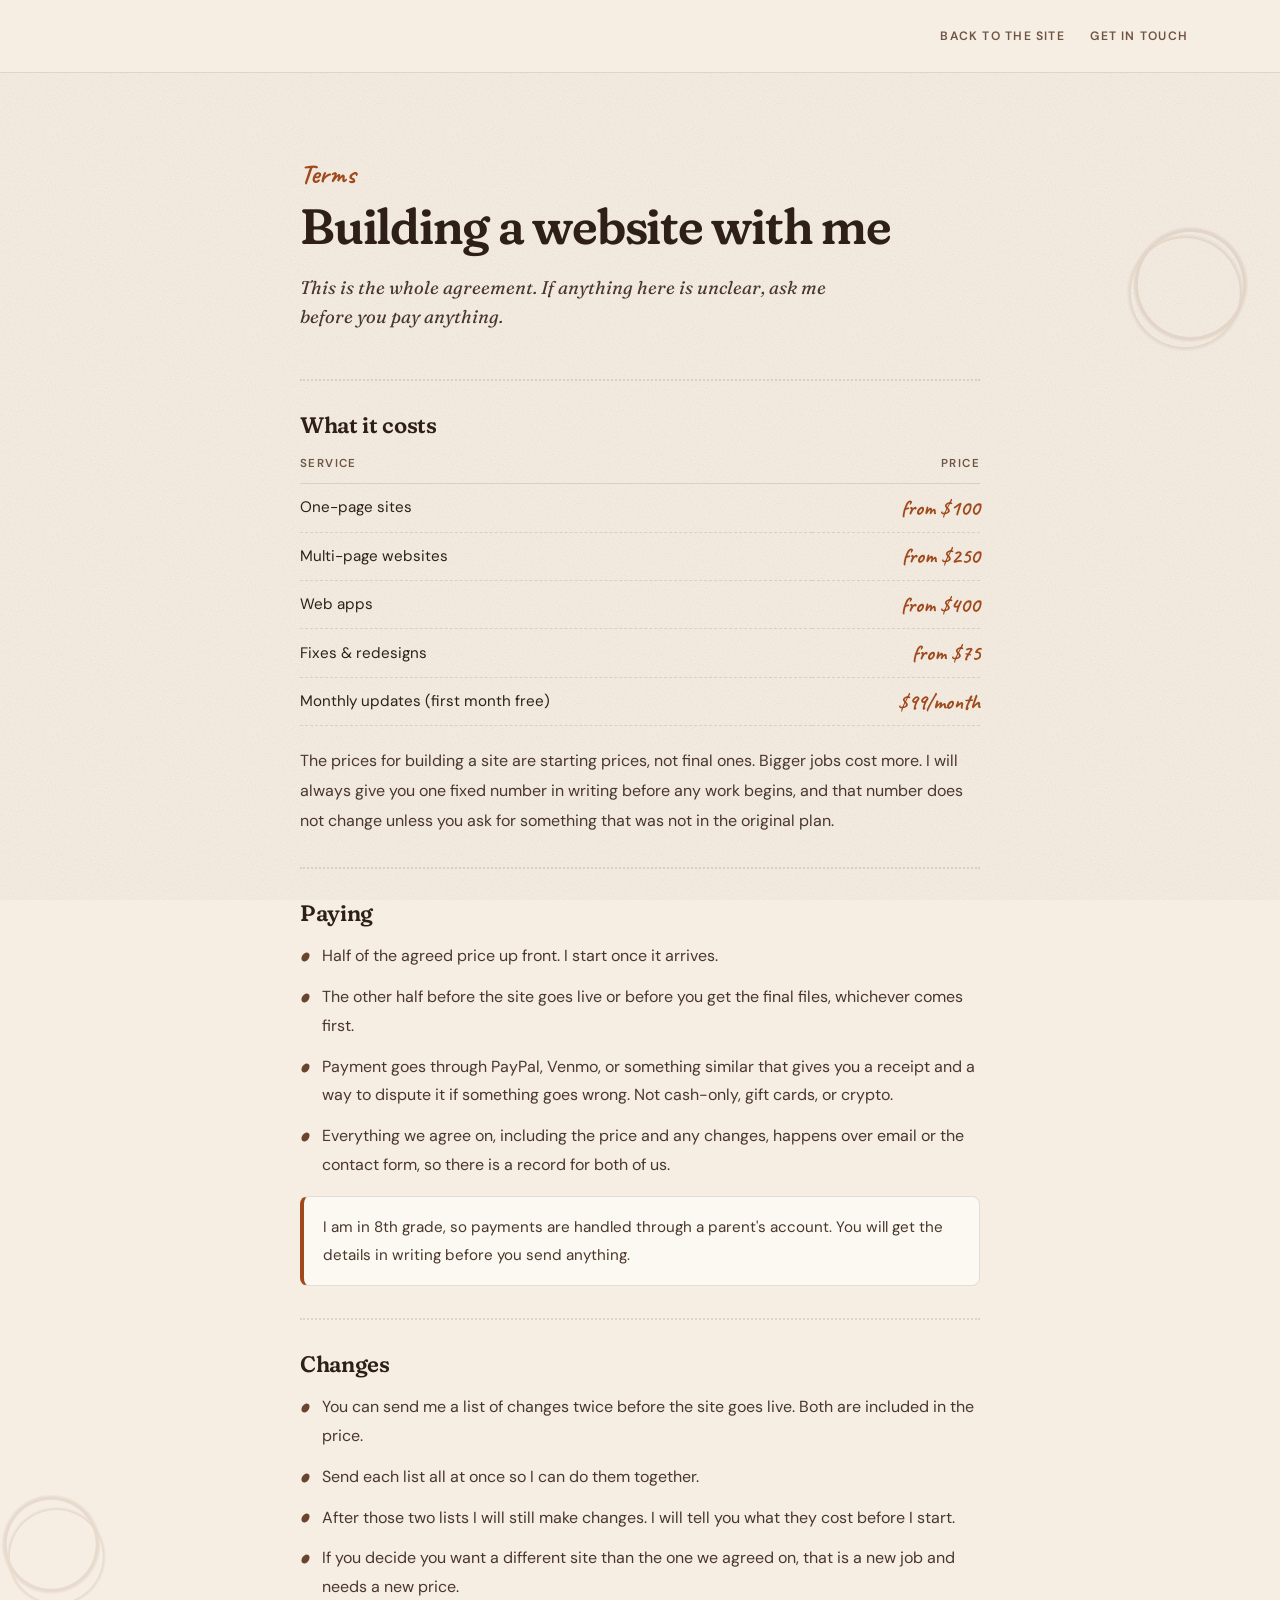
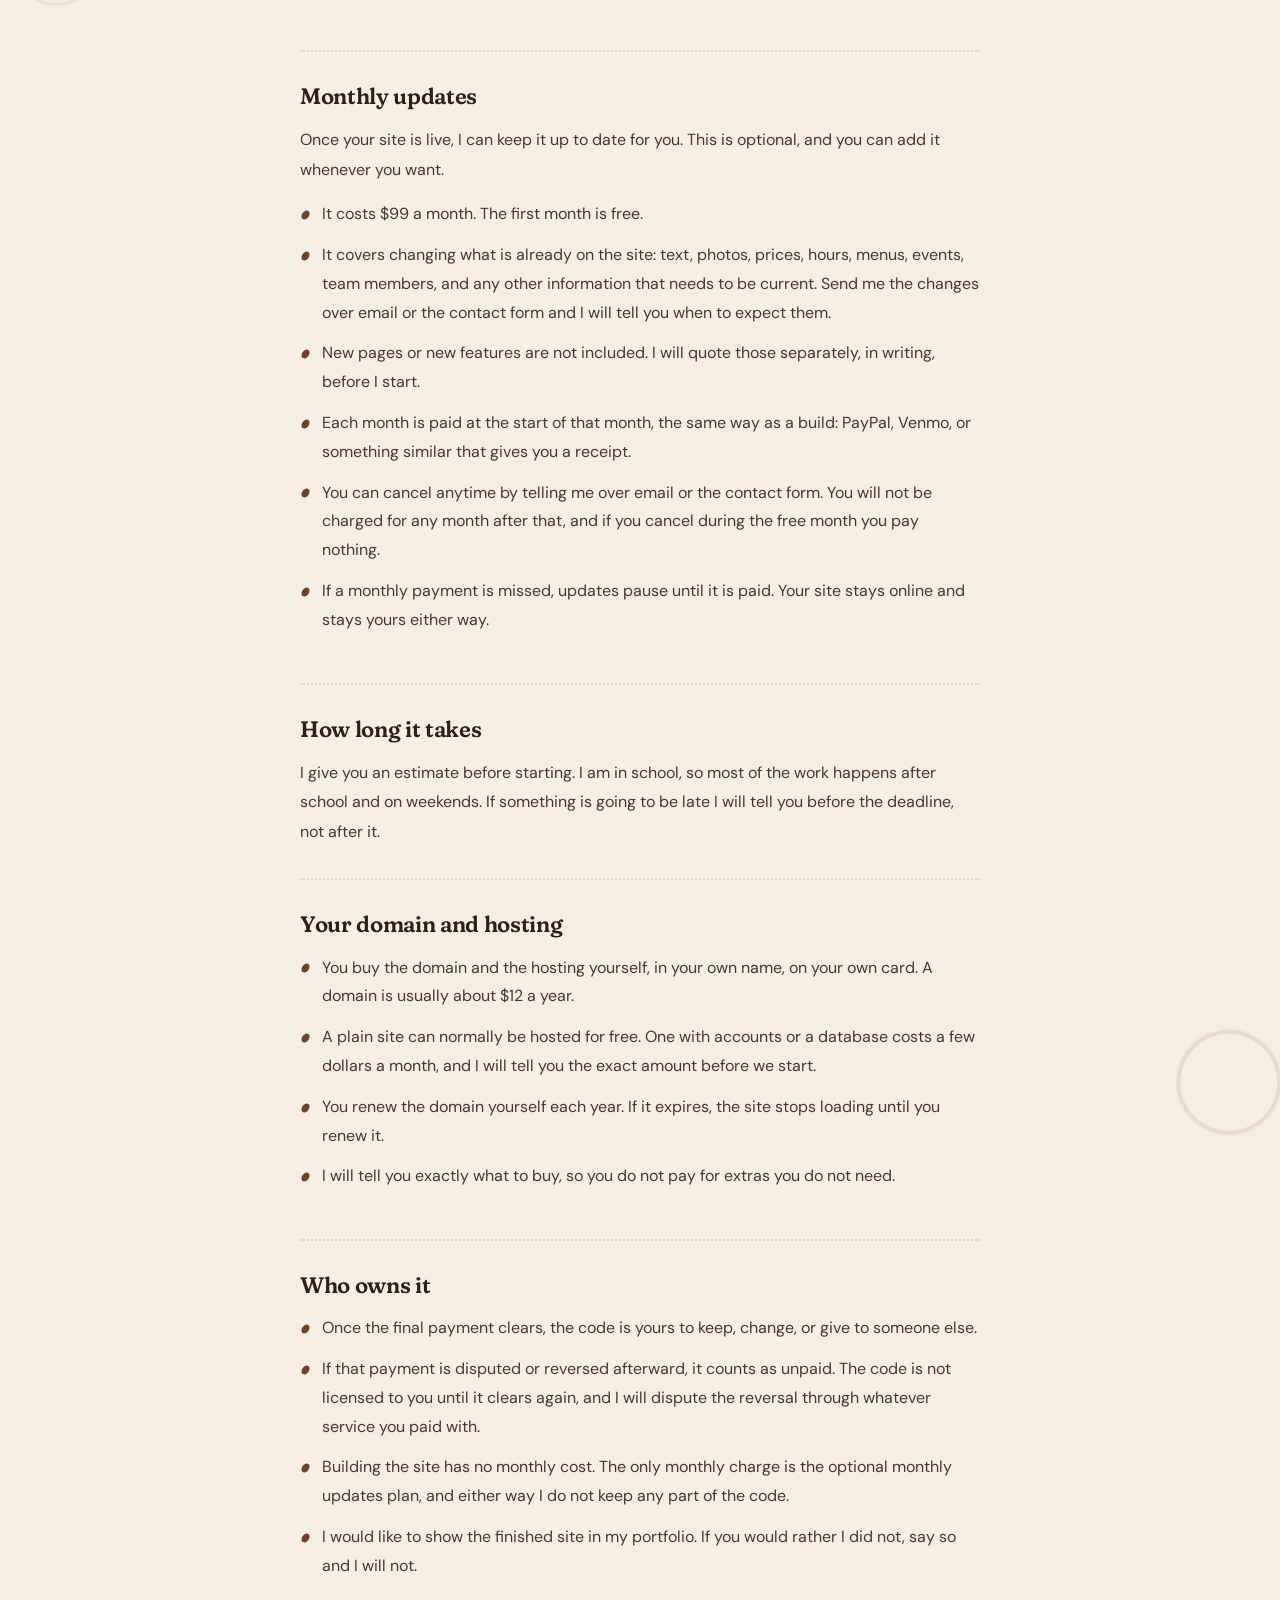
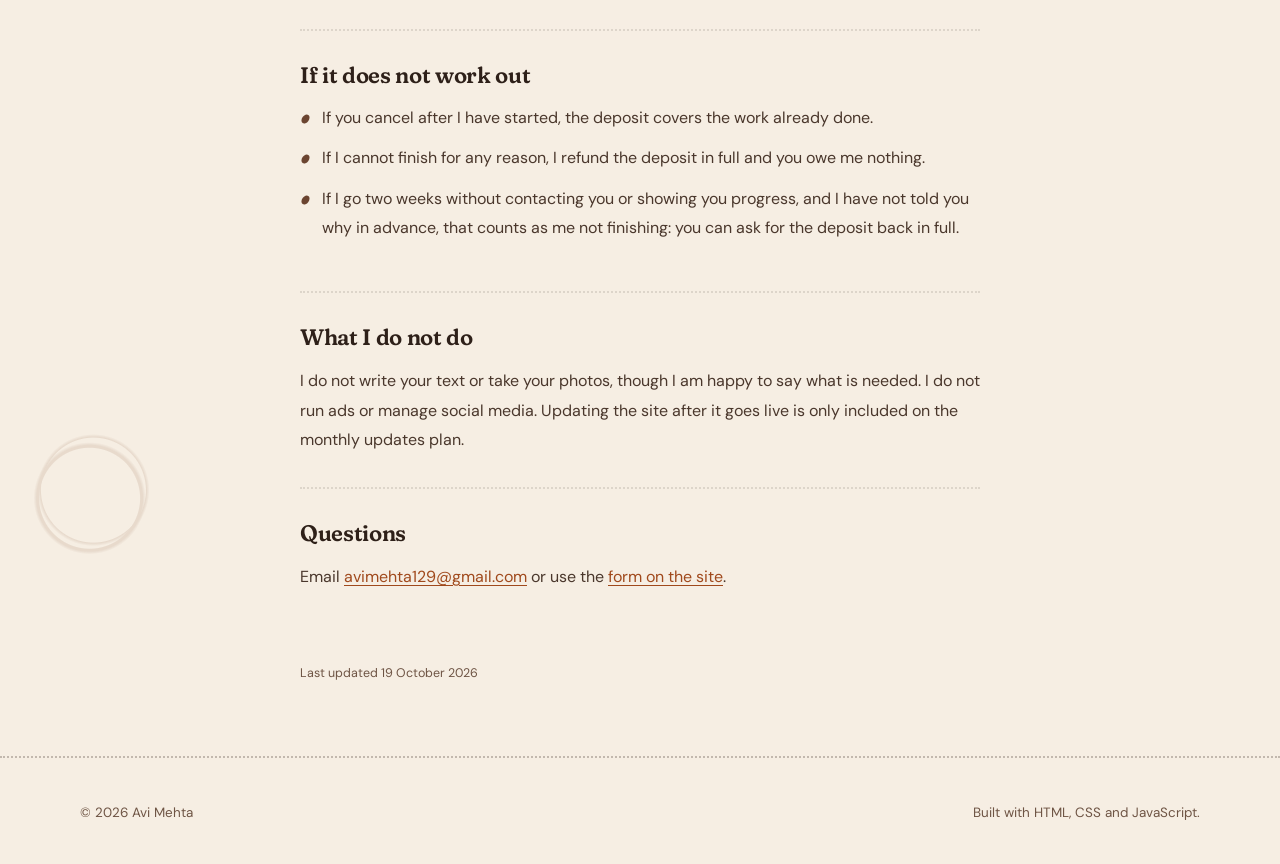
==== commit 4fa60d31: "Remove the About section and add a monthly updates plan Drop the About section, its nav link, data a" ====
--- a/terms.html
+++ b/terms.html
@@ -4,7 +4,7 @@
   <meta charset="UTF-8">
   <meta name="viewport" content="width=device-width, initial-scale=1.0">
   <title>Terms, Avi Mehta</title>
-  <meta name="description" content="How pricing, payment, changes, domains and ownership work when Avi Mehta builds you a website.">
+  <meta name="description" content="How pricing, payment, changes, monthly updates, domains and ownership work when Avi Mehta builds you a website.">
   <link rel="preconnect" href="https://fonts.googleapis.com">
   <link rel="preconnect" href="https://fonts.gstatic.com" crossorigin>
   <link rel="stylesheet" href="https://fonts.googleapis.com/css2?family=Caveat:wght@500..700&family=DM+Sans:ital,opsz,wght@0,9..40,400..700;1,9..40,400..600&family=Fraunces:ital,opsz,wght,SOFT,WONK@0,9..144,400..800,0..100,0..1;1,9..144,400..700,0..100,0..1&display=swap">
@@ -52,17 +52,19 @@
         <h2>What it costs</h2>
         <table class="legal-table">
           <thead>
-            <tr><th>Service</th><th>Starting price</th></tr>
+            <tr><th>Service</th><th>Price</th></tr>
           </thead>
           <tbody>
             <tr><td>One-page sites</td><td>from $100</td></tr>
             <tr><td>Multi-page websites</td><td>from $250</td></tr>
             <tr><td>Web apps</td><td>from $400</td></tr>
             <tr><td>Fixes &amp; redesigns</td><td>from $75</td></tr>
+            <tr><td>Monthly updates (first month free)</td><td>$99/month</td></tr>
           </tbody>
         </table>
         <p>
-          These are starting prices, not final ones. Bigger jobs cost more.
+          The prices for building a site are starting prices, not final ones.
+          Bigger jobs cost more.
           I will always give you one fixed number in writing before any work
           begins, and that number does not change unless you ask for
           something that was not in the original plan.
@@ -108,6 +110,40 @@
           <li>
             If you decide you want a different site than the one we agreed
             on, that is a new job and needs a new price.
+          </li>
+        </ul>
+      </section>
+
+      <section class="legal-block">
+        <h2>Monthly updates</h2>
+        <p>
+          Once your site is live, I can keep it up to date for you. This is
+          optional, and you can add it whenever you want.
+        </p>
+        <ul>
+          <li>It costs $99 a month. The first month is free.</li>
+          <li>
+            It covers changing what is already on the site: text, photos,
+            prices, hours, menus, events, team members, and any other
+            information that needs to be current. Send me the changes over
+            email or the contact form and I will tell you when to expect them.
+          </li>
+          <li>
+            New pages or new features are not included. I will quote those
+            separately, in writing, before I start.
+          </li>
+          <li>
+            Each month is paid at the start of that month, the same way as a
+            build: PayPal, Venmo, or something similar that gives you a receipt.
+          </li>
+          <li>
+            You can cancel anytime by telling me over email or the contact
+            form. You will not be charged for any month after that, and if you
+            cancel during the free month you pay nothing.
+          </li>
+          <li>
+            If a monthly payment is missed, updates pause until it is paid. Your
+            site stays online and stays yours either way.
           </li>
         </ul>
       </section>
@@ -154,7 +190,7 @@
             and I will dispute the reversal through whatever service you
             paid with.
           </li>
-          <li>I do not charge anything monthly and I do not keep any part of the code.</li>
+          <li>Building the site has no monthly cost. The only monthly charge is the optional monthly updates plan, and either way I do not keep any part of the code.</li>
           <li>
             I would like to show the finished site in my portfolio. If you
             would rather I did not, say so and I will not.
@@ -185,8 +221,9 @@
         <h2>What I do not do</h2>
         <p>
           I do not write your text or take your photos, though I am happy to
-          say what is needed. I do not run ads, manage social media, or
-          maintain the site month to month unless we agree that separately.
+          say what is needed. I do not run ads or manage social media. Updating
+          the site after it goes live is only included on the monthly updates
+          plan.
         </p>
       </section>
 
@@ -198,7 +235,7 @@
         </p>
       </section>
 
-      <p class="legal-updated">Last updated 20 September 2026</p>
+      <p class="legal-updated">Last updated 19 October 2026</p>
     </div>
   </main>
 
--- a/styles.css
+++ b/styles.css
@@ -445,15 +445,6 @@
 }
 .section-head + .section-lede { margin-top: -1.5rem; margin-bottom: 2.5rem; }
 
-/* ---------- About ---------- */
-.prose {
-  font-size: 1.04rem;
-  color: var(--text-soft);
-  max-width: 62ch;
-  line-height: 1.75;
-}
-.prose p + p { margin-top: 1.1rem; }
-
 /* ---------- Empty slots ----------
    Cards whose content is still a [placeholder] render as deliberate
    outlines rather than looking like broken content. */
